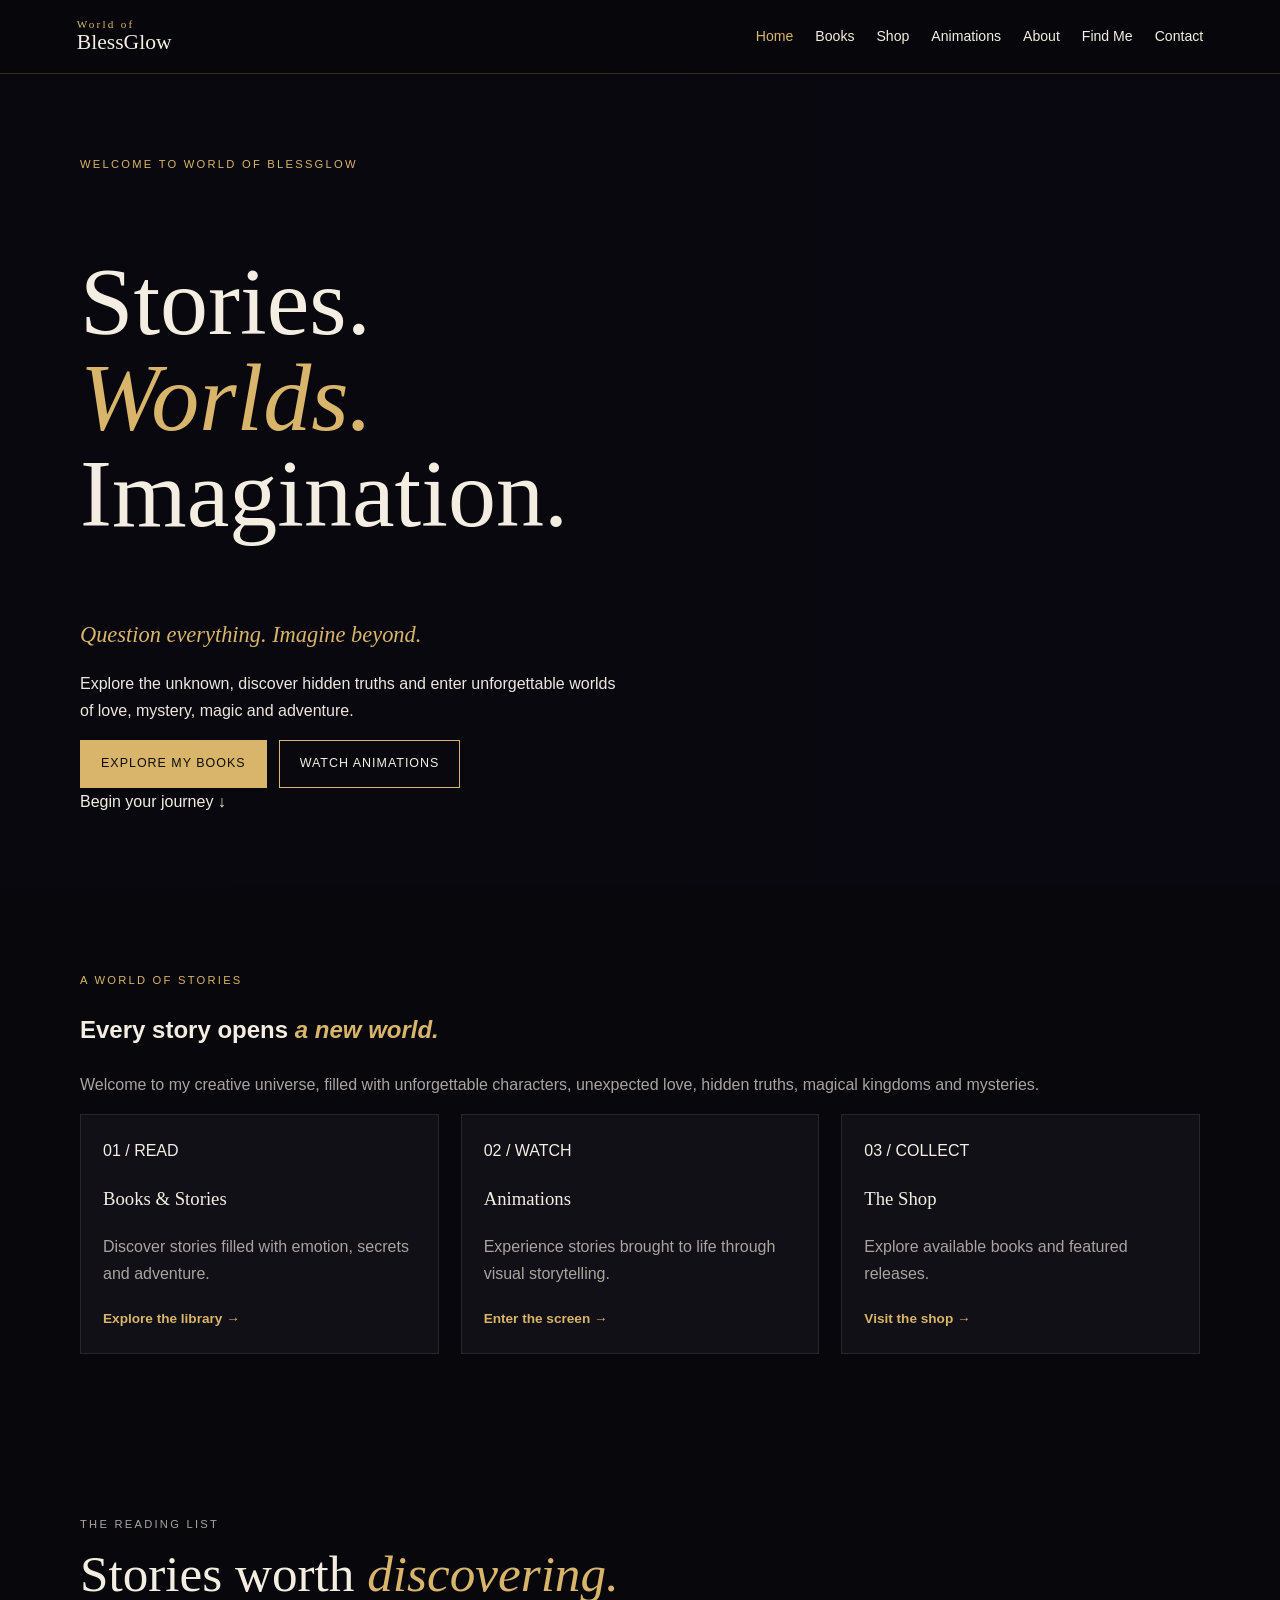
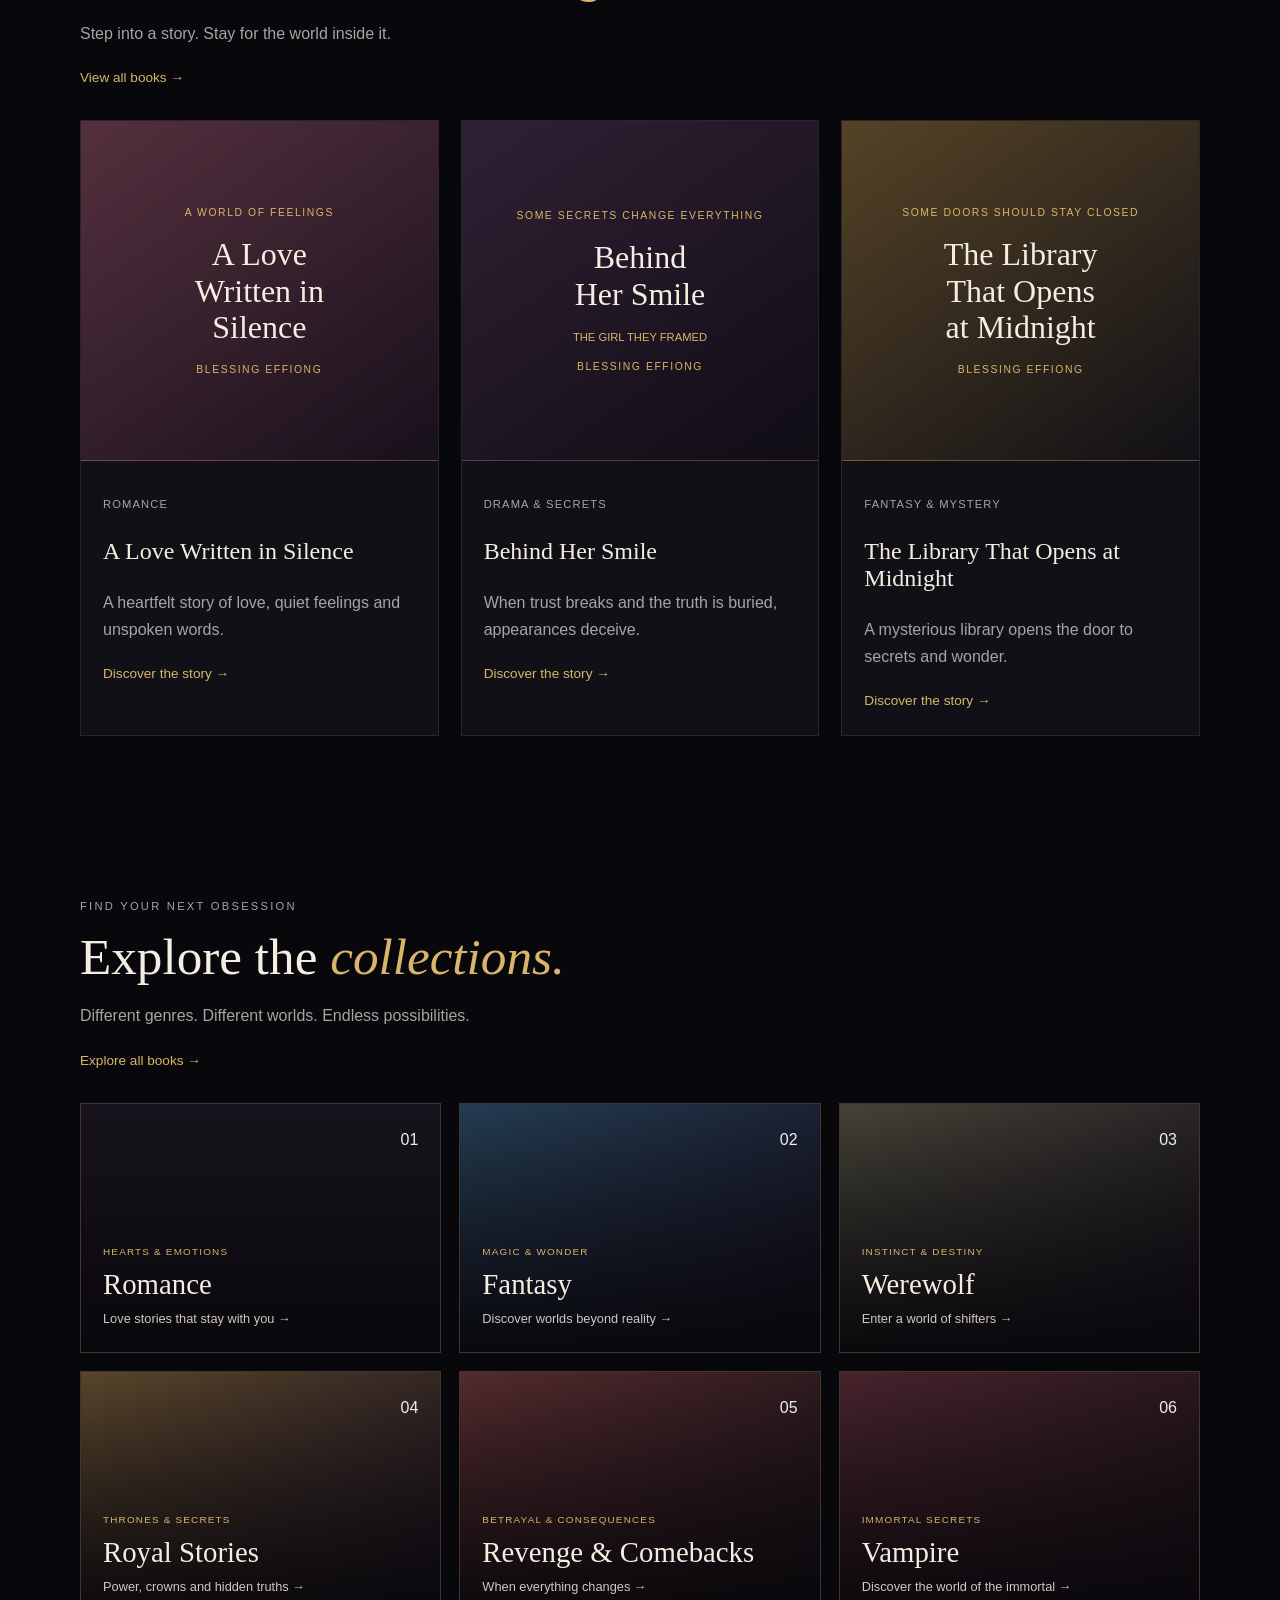
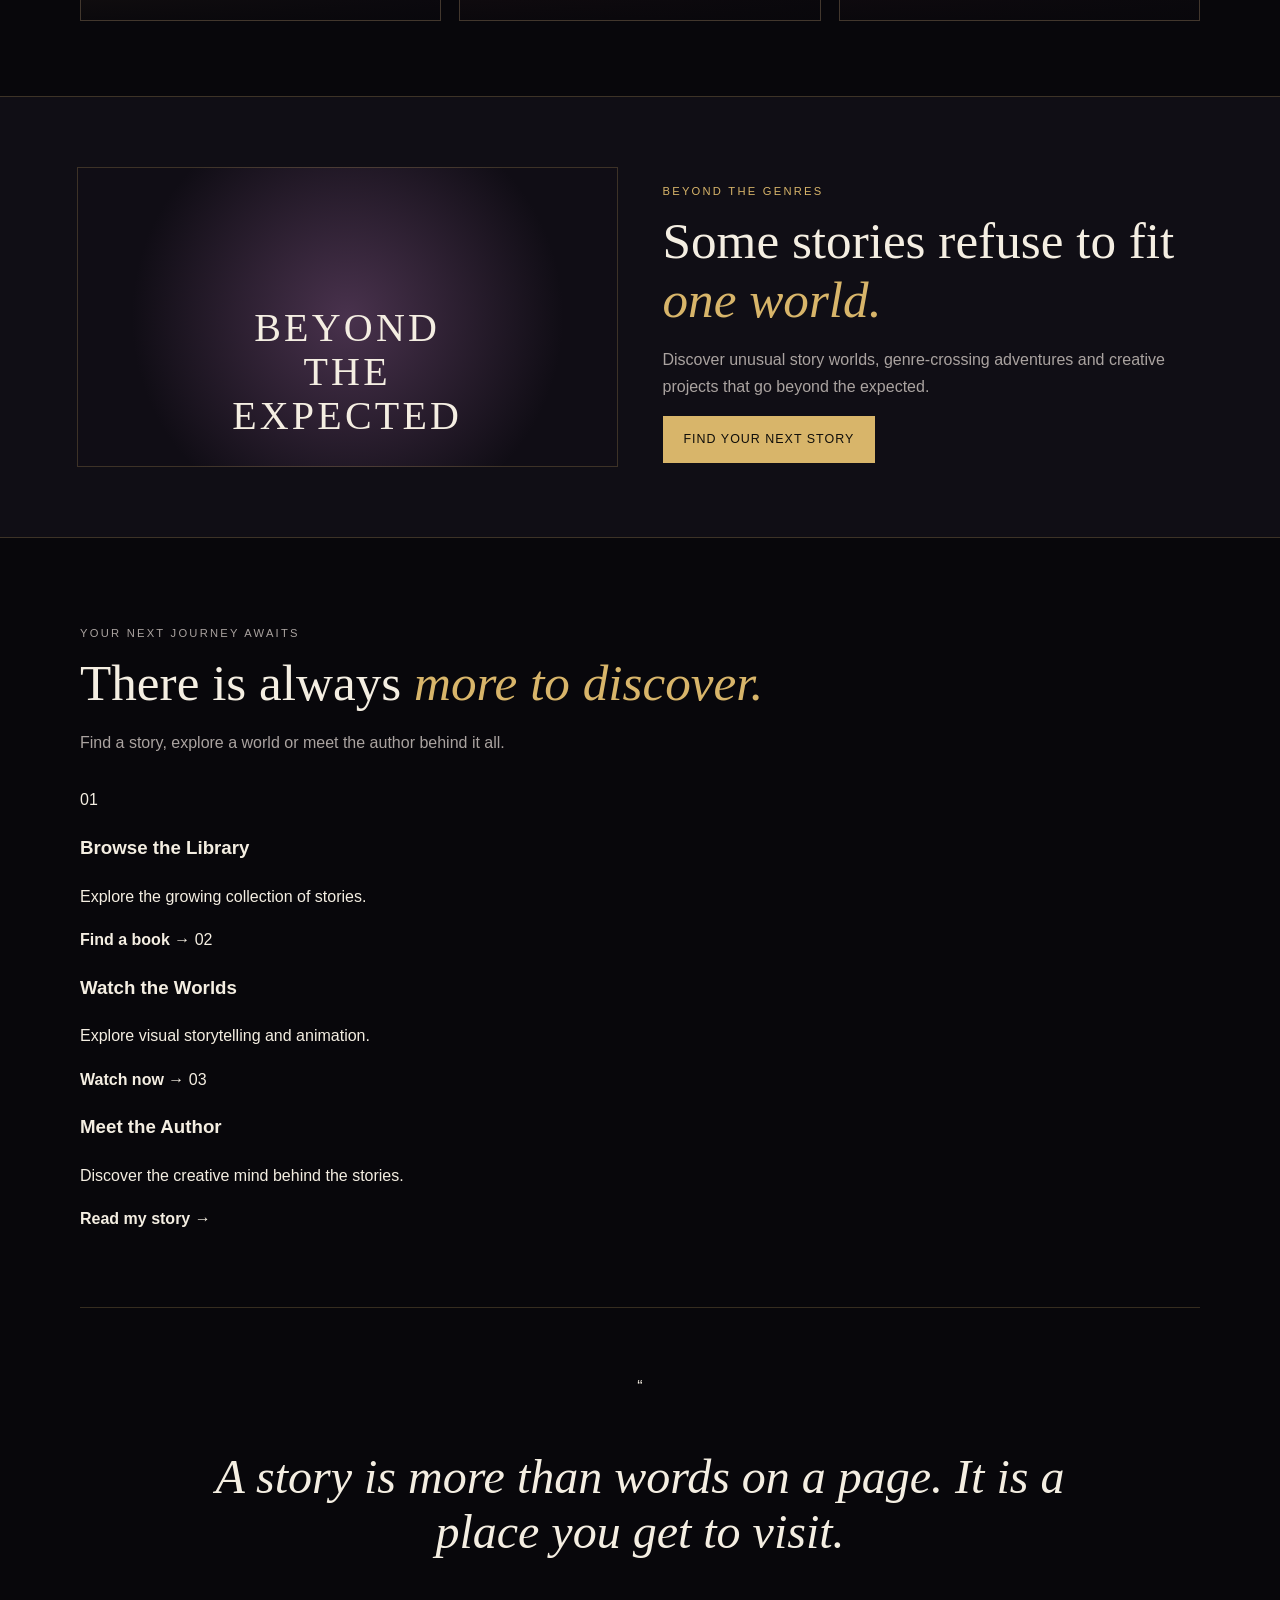
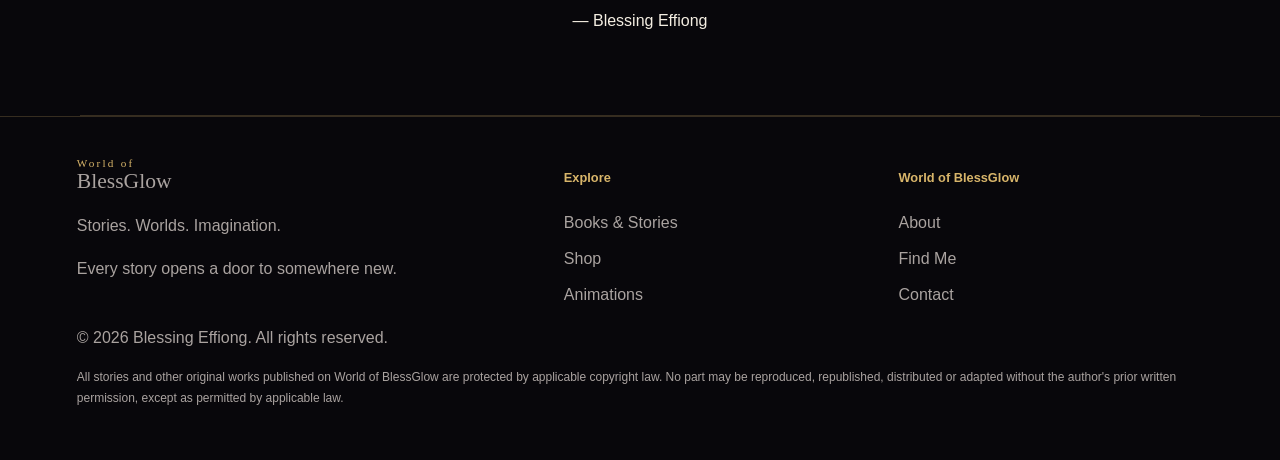
==== index.html @ dd4e397e "Update index.html" ====
<!DOCTYPE html>
<html lang="en">
<head>
  <meta charset="UTF-8">
  <meta name="viewport" content="width=device-width, initial-scale=1.0">
  <title>World of BlessGlow | Stories. Worlds. Imagination.</title>
  <meta name="description" content="Discover original books, fantasy, romance, royal stories, vampire worlds and animations by Blessing Effiong.">
  <meta name="theme-color" content="#08070b">
  <link rel="stylesheet" href="style.css">
</head>
<body>

<header class="site-header">
  <a class="brand" href="index.html"><span>World of</span> BlessGlow</a>
  <button class="menu-toggle" aria-label="Open navigation menu"
    aria-expanded="false" aria-controls="main-navigation">☰</button>
  <nav class="nav" id="main-navigation" aria-label="Main navigation">
    <a class="active" href="index.html" aria-current="page">Home</a>
    <a href="books.html">Books</a>
    <a href="shop.html">Shop</a>
    <a href="animations.html">Animations</a>
    <a href="about.html">About</a>
    <a href="find-me.html">Find Me</a>
    <a href="contact.html">Contact</a>
  </nav>
</header>

<main>

  <!-- HERO -->
  <section class="hero hero-home">
    <div class="hero-image" role="img" aria-label="A glowing portal into a magical world"></div>
    <div class="hero-shade"></div>
    <div class="hero-content">
      <p class="eyebrow">WELCOME TO WORLD OF BLESSGLOW</p>
      <h1>Stories.<br><em>Worlds.</em><br>Imagination.</h1>
      <p class="hero-slogan">Question everything. Imagine beyond.</p>
      <p class="hero-text">
        Explore the unknown, discover hidden truths and enter unforgettable
        worlds of love, mystery, magic and adventure.
      </p>
      <div class="hero-buttons">
        <a class="btn btn-gold" href="books.html">Explore My Books</a>
        <a class="btn btn-outline" href="animations.html">Watch Animations</a>
      </div>
      <a class="hero-discover" href="#discover">Begin your journey ↓</a>
    </div>
  </section>

  <!-- WELCOME -->
  <section class="section intro" id="discover">
    <p class="eyebrow">A WORLD OF STORIES</p>
    <h2>Every story opens <em>a new world.</em></h2>
    <p class="lead">
      Welcome to my creative universe, filled with unforgettable characters,
      unexpected love, hidden truths, magical kingdoms and mysteries.
    </p>

    <div class="feature-grid">
      <a class="feature-card" href="books.html">
        <span>01 / READ</span>
        <h3>Books & Stories</h3>
        <p>Discover stories filled with emotion, secrets and adventure.</p>
        <b>Explore the library →</b>
      </a>
      <a class="feature-card" href="animations.html">
        <span>02 / WATCH</span>
        <h3>Animations</h3>
        <p>Experience stories brought to life through visual storytelling.</p>
        <b>Enter the screen →</b>
      </a>
      <a class="feature-card" href="shop.html">
        <span>03 / COLLECT</span>
        <h3>The Shop</h3>
        <p>Explore available books and featured releases.</p>
        <b>Visit the shop →</b>
      </a>
    </div>
  </section>

  <!-- FEATURED BOOKS -->
  <section class="section home-featured">
    <div class="section-heading">
      <div>
        <p class="eyebrow">THE READING LIST</p>
        <h2>Stories worth <em>discovering.</em></h2>
        <p>Step into a story. Stay for the world inside it.</p>
      </div>
      <a class="text-link" href="books.html">View all books →</a>
    </div>

    <div class="featured-book-grid">

      <article class="featured-book">
        <a class="featured-cover love-cover" href="books.html"
          aria-label="A Love Written in Silence">
          <span class="cover-kicker">A WORLD OF FEELINGS</span>
          <span class="cover-title">A Love<br>Written in<br>Silence</span>
          <span class="cover-author">BLESSING EFFIONG</span>
        </a>
        <div class="featured-book-info">
          <p class="book-category">ROMANCE</p>
          <h3><a href="books.html">A Love Written in Silence</a></h3>
          <p>A heartfelt story of love, quiet feelings and unspoken words.</p>
          <a class="text-link" href="books.html">Discover the story →</a>
        </div>
      </article>

      <article class="featured-book">
        <a class="featured-cover smile-cover" href="books.html"
          aria-label="Behind Her Smile: The Girl They Framed">
          <span class="cover-kicker">SOME SECRETS CHANGE EVERYTHING</span>
          <span class="cover-title">Behind<br>Her Smile</span>
          <span class="cover-subtitle">THE GIRL THEY FRAMED</span>
          <span class="cover-author">BLESSING EFFIONG</span>
        </a>
        <div class="featured-book-info">
          <p class="book-category">DRAMA & SECRETS</p>
          <h3><a href="books.html">Behind Her Smile</a></h3>
          <p>When trust breaks and the truth is buried, appearances deceive.</p>
          <a class="text-link" href="books.html">Discover the story →</a>
        </div>
      </article>

      <article class="featured-book">
        <a class="featured-cover library-cover" href="books.html"
          aria-label="The Library That Opens at Midnight">
          <span class="cover-kicker">SOME DOORS SHOULD STAY CLOSED</span>
          <span class="cover-title">The Library<br>That Opens<br>at Midnight</span>
          <span class="cover-author">BLESSING EFFIONG</span>
        </a>
        <div class="featured-book-info">
          <p class="book-category">FANTASY & MYSTERY</p>
          <h3><a href="books.html">The Library That Opens at Midnight</a></h3>
          <p>A mysterious library opens the door to secrets and wonder.</p>
          <a class="text-link" href="books.html">Discover the story →</a>
        </div>
      </article>

    </div>
  </section>

  <!-- GENRE COLLECTIONS -->
  <section class="section home-collections">
    <div class="section-heading">
      <div>
        <p class="eyebrow">FIND YOUR NEXT OBSESSION</p>
        <h2>Explore the <em>collections.</em></h2>
        <p>Different genres. Different worlds. Endless possibilities.</p>
      </div>
      <a class="text-link" href="books.html">Explore all books →</a>
    </div>

    <div class="genre-grid">
      <a class="genre-card genre-romance" href="books.html">
        <span class="genre-number">01</span>
        <span class="genre-copy">
          <small>HEARTS & EMOTIONS</small>
          <strong>Romance</strong>
          <span>Love stories that stay with you →</span>
        </span>
      </a>

      <a class="genre-card genre-fantasy" href="books.html">
        <span class="genre-number">02</span>
        <span class="genre-copy">
          <small>MAGIC & WONDER</small>
          <strong>Fantasy</strong>
          <span>Discover worlds beyond reality →</span>
        </span>
      </a>

      <a class="genre-card genre-werewolf" href="books.html">
        <span class="genre-number">03</span>
        <span class="genre-copy">
          <small>INSTINCT & DESTINY</small>
          <strong>Werewolf</strong>
          <span>Enter a world of shifters →</span>
        </span>
      </a>

      <a class="genre-card genre-royal" href="books.html">
        <span class="genre-number">04</span>
        <span class="genre-copy">
          <small>THRONES & SECRETS</small>
          <strong>Royal Stories</strong>
          <span>Power, crowns and hidden truths →</span>
        </span>
      </a>

      <a class="genre-card genre-revenge" href="books.html">
        <span class="genre-number">05</span>
        <span class="genre-copy">
          <small>BETRAYAL & CONSEQUENCES</small>
          <strong>Revenge & Comebacks</strong>
          <span>When everything changes →</span>
        </span>
      </a>

      <a class="genre-card genre-vampire" href="books.html">
        <span class="genre-number">06</span>
        <span class="genre-copy">
          <small>IMMORTAL SECRETS</small>
          <strong>Vampire</strong>
          <span>Discover the world of the immortal →</span>
        </span>
      </a>
    </div>
  </section>

  <!-- BEYOND THE GENRES -->
  <section class="beyond-section">
    <div class="beyond-art" aria-hidden="true">
      <div class="beyond-orbit"></div>
      <div class="beyond-light"></div>
      <span>BEYOND<br>THE<br>EXPECTED</span>
    </div>
    <div class="beyond-copy">
      <p class="eyebrow">BEYOND THE GENRES</p>
      <h2>Some stories refuse to fit <em>one world.</em></h2>
      <p>
        Discover unusual story worlds, genre-crossing adventures and creative
        projects that go beyond the expected.
      </p>
      <a class="btn btn-gold" href="books.html">Find Your Next Story</a>
    </div>
  </section>

  <!-- DISCOVER MORE -->
  <section class="section discover-section">
    <div class="section-heading">
      <div>
        <p class="eyebrow">YOUR NEXT JOURNEY AWAITS</p>
        <h2>There is always <em>more to discover.</em></h2>
        <p>Find a story, explore a world or meet the author behind it all.</p>
      </div>
    </div>

    <div class="discover-grid">
      <a class="discover-card" href="books.html">
        <span>01</span>
        <h3>Browse the Library</h3>
        <p>Explore the growing collection of stories.</p>
        <b>Find a book →</b>
      </a>
      <a class="discover-card" href="animations.html">
        <span>02</span>
        <h3>Watch the Worlds</h3>
        <p>Explore visual storytelling and animation.</p>
        <b>Watch now →</b>
      </a>
      <a class="discover-card" href="about.html">
        <span>03</span>
        <h3>Meet the Author</h3>
        <p>Discover the creative mind behind the stories.</p>
        <b>Read my story →</b>
      </a>
    </div>
  </section>

  <!-- QUOTE -->
  <section class="section quote-section">
    <div class="quote-mark">“</div>
    <blockquote>
      A story is more than words on a page. It is a place you get to visit.
    </blockquote>
    <p>— Blessing Effiong</p>
  </section>

</main>

<footer class="site-footer">
  <div class="footer-main">
    <div class="footer-brand">
      <a class="brand" href="index.html"><span>World of</span> BlessGlow</a>
      <p>Stories. Worlds. Imagination.</p>
      <p class="footer-tagline">Every story opens a door to somewhere new.</p>
    </div>

    <div class="footer-column">
      <h2>Explore</h2>
      <a href="books.html">Books & Stories</a>
      <a href="shop.html">Shop</a>
      <a href="animations.html">Animations</a>
    </div>

    <div class="footer-column">
      <h2>World of BlessGlow</h2>
      <a href="about.html">About</a>
      <a href="find-me.html">Find Me</a>
      <a href="contact.html">Contact</a>
    </div>
  </div>

  <div class="footer-bottom">
    <p class="copyright">© 2026 Blessing Effiong. All rights reserved.</p>
    <p class="copyright-notice">
      All stories and other original works published on World of BlessGlow
      are protected by applicable copyright law. No part may be reproduced,
      republished, distributed or adapted without the author's prior written
      permission, except as permitted by applicable law.
    </p>
  </div>
</footer>

<script src="script.js"></script>
</body>
  </html>
---- style.css ----
:root {
  --bg: #08070b;
  --panel: #111016;
  --gold: #d8b56a;
  --cream: #f4eee2;
  --muted: #aaa3a0;
  --line: rgba(216,181,106,.22);
  --serif: Georgia, "Times New Roman", serif;
  --sans: Arial, Helvetica, sans-serif;
}

* { box-sizing: border-box; }
html { scroll-behavior: smooth; }
body {
  margin: 0;
  background: var(--bg);
  color: var(--cream);
  font-family: var(--sans);
  line-height: 1.7;
}
a { color: inherit; text-decoration: none; }
img { max-width: 100%; }

/* HEADER */
.site-header {
  position: sticky;
  top: 0;
  z-index: 20;
  display: flex;
  align-items: center;
  justify-content: space-between;
  padding: 18px 6%;
  background: rgba(8,7,11,.94);
  border-bottom: 1px solid var(--line);
  backdrop-filter: blur(14px);
}
.brand { font: 1.35rem var(--serif); }
.brand span {
  display: block;
  color: var(--gold);
  font-size: .7rem;
  letter-spacing: .2em;
}
.nav { display: flex; gap: 22px; font-size: .88rem; }
.nav a:hover, .nav a.active { color: var(--gold); }
.menu-toggle {
  display: none;
  color: var(--cream);
  background: none;
  border: 0;
  font-size: 1.5rem;
}

/* HERO — KEEP ORIGINAL IMAGE AND EMBEDDED TEXT */
.hero-home {
  position: relative;
  isolation: isolate;
  display: flex;
  align-items: center;
  min-height: 86vh;
  overflow: hidden;
  background: #090810;
}
.hero-image, .hero-shade {
  position: absolute;
  inset: 0;
  pointer-events: none;
}
.hero-image {
  z-index: -2;
  background: url("images/blessglow-hero.png") center/cover no-repeat;
}
.hero-shade {
  z-index: -1;
  background: linear-gradient(
    90deg, rgba(8,7,11,.5), rgba(8,7,11,.08) 75%
  );
}
.hero-home .hero-content {
  width: min(1120px, 88%);
  margin: auto;
  padding: 70px 0;
}
.eyebrow {
  color: var(--gold);
  font-size: .7rem;
  letter-spacing: .2em;
}
.hero-home h1, .page-hero h1 {
  font: 400 clamp(3rem, 8vw, 6rem)/1 Georgia, serif;
}
.hero-home h1 em, h2 em { color: var(--gold); }
.hero-slogan {
  color: var(--gold);
  font: italic 1.4rem var(--serif);
}
.hero-text { max-width: 540px; color: #eee7e0; }
.btn {
  display: inline-block;
  padding: 12px 20px;
  border: 1px solid var(--gold);
  font-size: .78rem;
  letter-spacing: .08em;
  text-transform: uppercase;
}
.btn-gold { background: var(--gold); color: #100e0a; }
.btn-outline { color: var(--cream); }
.btn:hover { opacity: .85; }
.hero-buttons { display: flex; flex-wrap: wrap; gap: 12px; }

/* GENERAL SECTIONS */
.section {
  width: min(1120px, 88%);
  margin: auto;
  padding: 75px 0;
}
.section-heading { margin-bottom: 30px; }
.section-heading h2, .beyond-copy h2 {
  margin: 0;
  font: 400 clamp(2rem, 4vw, 3.5rem)/1.15 var(--serif);
}
.section-heading p, .lead { color: var(--muted); }
.text-link, .feature-card b { color: var(--gold); font-size: .85rem; }

/* FEATURED BOOKS */
.featured-book-grid {
  display: grid;
  grid-template-columns: repeat(3, minmax(0, 1fr));
  gap: 22px;
}
.featured-book {
  min-width: 0;
  overflow: hidden;
  border: 1px solid rgba(255,255,255,.09);
  background: var(--panel);
  transition: .25s;
}
.featured-book:hover { transform: translateY(-4px); }
.featured-cover {
  min-height: 340px;
  padding: 25px;
  display: flex;
  flex-direction: column;
  align-items: center;
  justify-content: center;
  gap: 18px;
  text-align: center;
  font-family: var(--serif);
  border-bottom: 1px solid var(--line);
}
.love-cover { background: linear-gradient(145deg,#55303e,#17101b); }
.smile-cover { background: linear-gradient(145deg,#302034,#100d15); }
.library-cover { background: linear-gradient(145deg,#554326,#111016); }
.cover-kicker, .cover-author {
  color: var(--gold);
  font: .65rem var(--sans);
  letter-spacing: .15em;
}
.cover-title { font-size: 2rem; line-height: 1.15; }
.cover-subtitle { color: var(--gold); font: .7rem var(--sans); }
.featured-book-info { padding: 22px; }
.book-category { color: var(--gold); font-size: .7rem; letter-spacing: .1em; }
.featured-book-info h3 { font: 400 1.5rem var(--serif); }
.featured-book-info p { color: var(--muted); }

/* SEVEN COLLECTIONS */
.genre-grid {
  display: grid;
  grid-template-columns: repeat(3, minmax(0, 1fr));
  gap: 18px;
}
.genre-card {
  position: relative;
  isolation: isolate;
  min-height: 250px;
  padding: 22px;
  display: flex;
  flex-direction: column;
  justify-content: space-between;
  overflow: hidden;
  border: 1px solid var(--line);
  background: #17131c;
  transition: .25s;
}
.genre-card::before {
  content: "";
  position: absolute;
  inset: 0;
  z-index: -2;
  background-size: cover;
  background-position: center;
  transition: transform .4s;
}
.genre-card::after {
  content: "";
  position: absolute;
  inset: 0;
  z-index: -1;
  background: linear-gradient(0deg,rgba(8,7,11,.95),transparent);
}
.genre-card:hover { border-color: var(--gold); }
.genre-card:hover::before { transform: scale(1.05); }

.genre-romance::before {
  background-image: url("images/romance-collection.png");
}
.genre-dark-romance::before {
  background-image: linear-gradient(135deg,#512137,#100910);
}
.genre-fantasy::before {
  background-image: linear-gradient(135deg,#243d52,#151020);
}
.genre-werewolf::before {
  background-image: linear-gradient(135deg,#454337,#17121b);
}
.genre-royal::before {
  background-image: linear-gradient(135deg,#59452a,#1c1320);
}
.genre-revenge::before {
  background-image: linear-gradient(135deg,#542b2d,#171016);
}
.genre-vampire::before {
  background-image: linear-gradient(135deg,#48232c,#171016);
}
.genre-number { align-self: flex-end; color: #eee; }
.genre-copy { display: flex; flex-direction: column; gap: 7px; }
.genre-copy small {
  color: var(--gold);
  font-size: .62rem;
  letter-spacing: .12em;
}
.genre-copy strong { font: 400 1.8rem var(--serif); }
.genre-copy > span { color: #d0c7c1; font-size: .8rem; }

/* BEYOND THE GENRES */
.beyond-section {
  display: grid;
  grid-template-columns: 1fr 1fr;
  align-items: center;
  gap: 45px;
  padding: 70px 6%;
  border-block: 1px solid var(--line);
  background: #100e15;
}
.beyond-art {
  min-height: 300px;
  display: grid;
  place-items: center;
  text-align: center;
  border: 1px solid var(--line);
  background: radial-gradient(circle,#49324d,#100d15 70%);
}
.beyond-art > span {
  font: 2.5rem/1.1 var(--serif);
  letter-spacing: .08em;
}
.beyond-copy p:not(.eyebrow) { color: var(--muted); }

/* OTHER PAGE COMPONENTS */
.page-hero { padding: 80px 6%; text-align: center; }
.feature-grid, .shop-grid, .video-grid, .social-grid {
  display: grid;
  grid-template-columns: repeat(3, minmax(0,1fr));
  gap: 22px;
}
.feature-card, .book-card, .product, .video-card, .social-card {
  padding: 22px;
  border: 1px solid rgba(255,255,255,.09);
  background: var(--panel);
}
.feature-card h3, .about-layout h2, .contact-layout h2 {
  font-family: var(--serif);
  font-weight: 400;
}
.feature-card p, .book-info p, .product p, .video-card p,
.social-card p { color: var(--muted); }
.book-grid { display: grid; grid-template-columns: repeat(2,minmax(0,1fr)); gap: 25px; }
.book-card { display: grid; grid-template-columns: 150px 1fr; gap: 20px; }
.cover {
  min-height: 240px;
  padding: 18px;
  display: flex;
  flex-direction: column;
  justify-content: center;
  align-items: center;
  text-align: center;
  font-family: var(--serif);
  background: linear-gradient(145deg,#40372c,#17131a);
  border: 1px solid var(--line);
}
.book-cover-image img { width: 100%; aspect-ratio: 3/4; object-fit: contain; }
.tag, .price, .email-link { color: var(--gold); }
.product { display: grid; grid-template-columns: 180px 1fr; gap: 25px; }
.quote-section { padding: 65px 6%; text-align: center; border-block: 1px solid var(--line); }
.quote-section blockquote { font: italic clamp(1.6rem,4vw,3rem) var(--serif); }
.about-layout, .contact-layout { display: grid; grid-template-columns: 1fr 1fr; gap: 40px; }
.portrait-placeholder, .video-placeholder {
  min-height: 250px;
  display: grid;
  place-items: center;
  background: #17131c;
  border: 1px solid var(--line);
}
.social-card { text-align: center; }
.social-card span { color: var(--gold); }
form { display: grid; gap: 15px; }
label { display: grid; gap: 7px; }
input, textarea {
  width: 100%;
  padding: 12px;
  color: var(--cream);
  background: #0d0c11;
  border: 1px solid var(--line);
  font: inherit;
}
#form-message { color: var(--gold); }

/* FOOTER */
footer, .site-footer {
  padding: 40px 6%;
  border-top: 1px solid var(--line);
  color: var(--muted);
}
.footer-links { display: flex; flex-wrap: wrap; gap: 16px; }
.footer-main { display: grid; grid-template-columns: 1.5fr 1fr 1fr; gap: 30px; }
.footer-column { display: flex; flex-direction: column; gap: 9px; }
.footer-column h2 { color: var(--gold); font-size: .8rem; }
.copyright-notice { font-size: .75rem; }

/* TABLET */
@media (max-width: 850px) {
  .menu-toggle { display: block; }
  .nav {
    display: none;
    position: absolute;
    top: 100%;
    left: 0;
    right: 0;
    padding: 22px 6%;
    flex-direction: column;
    align-items: flex-start;
    background: #0b0a0f;
  }
  .nav.open { display: flex; }
  .featured-book-grid, .genre-grid { grid-template-columns: repeat(2,minmax(0,1fr)); }
  .feature-grid, .video-grid, .social-grid { grid-template-columns: 1fr; }
  .beyond-section, .about-layout, .contact-layout { grid-template-columns: 1fr; }
  .footer-main { grid-template-columns: 1fr 1fr; }
}

/* PHONE */
@media (max-width: 520px) {
  .site-header { padding: 15px 5%; }
  .hero-home { min-height: 84svh; }
  .hero-image { background-position: 60% center; }
  .hero-home .hero-content { width: 90%; }
  .hero-home h1 { font-size: clamp(2.8rem,13vw,4rem); }
  .section { width: 90%; padding: 55px 0; }
  .featured-book-grid, .genre-grid, .book-grid, .shop-grid,
  .footer-main { grid-template-columns: 1fr; }
  .book-card, .product { grid-template-columns: 1fr; }
  .genre-card { min-height: 230px; }
  .beyond-section { padding: 45px 5%; }
  .footer-brand { grid-column: 1 / -1; }
}
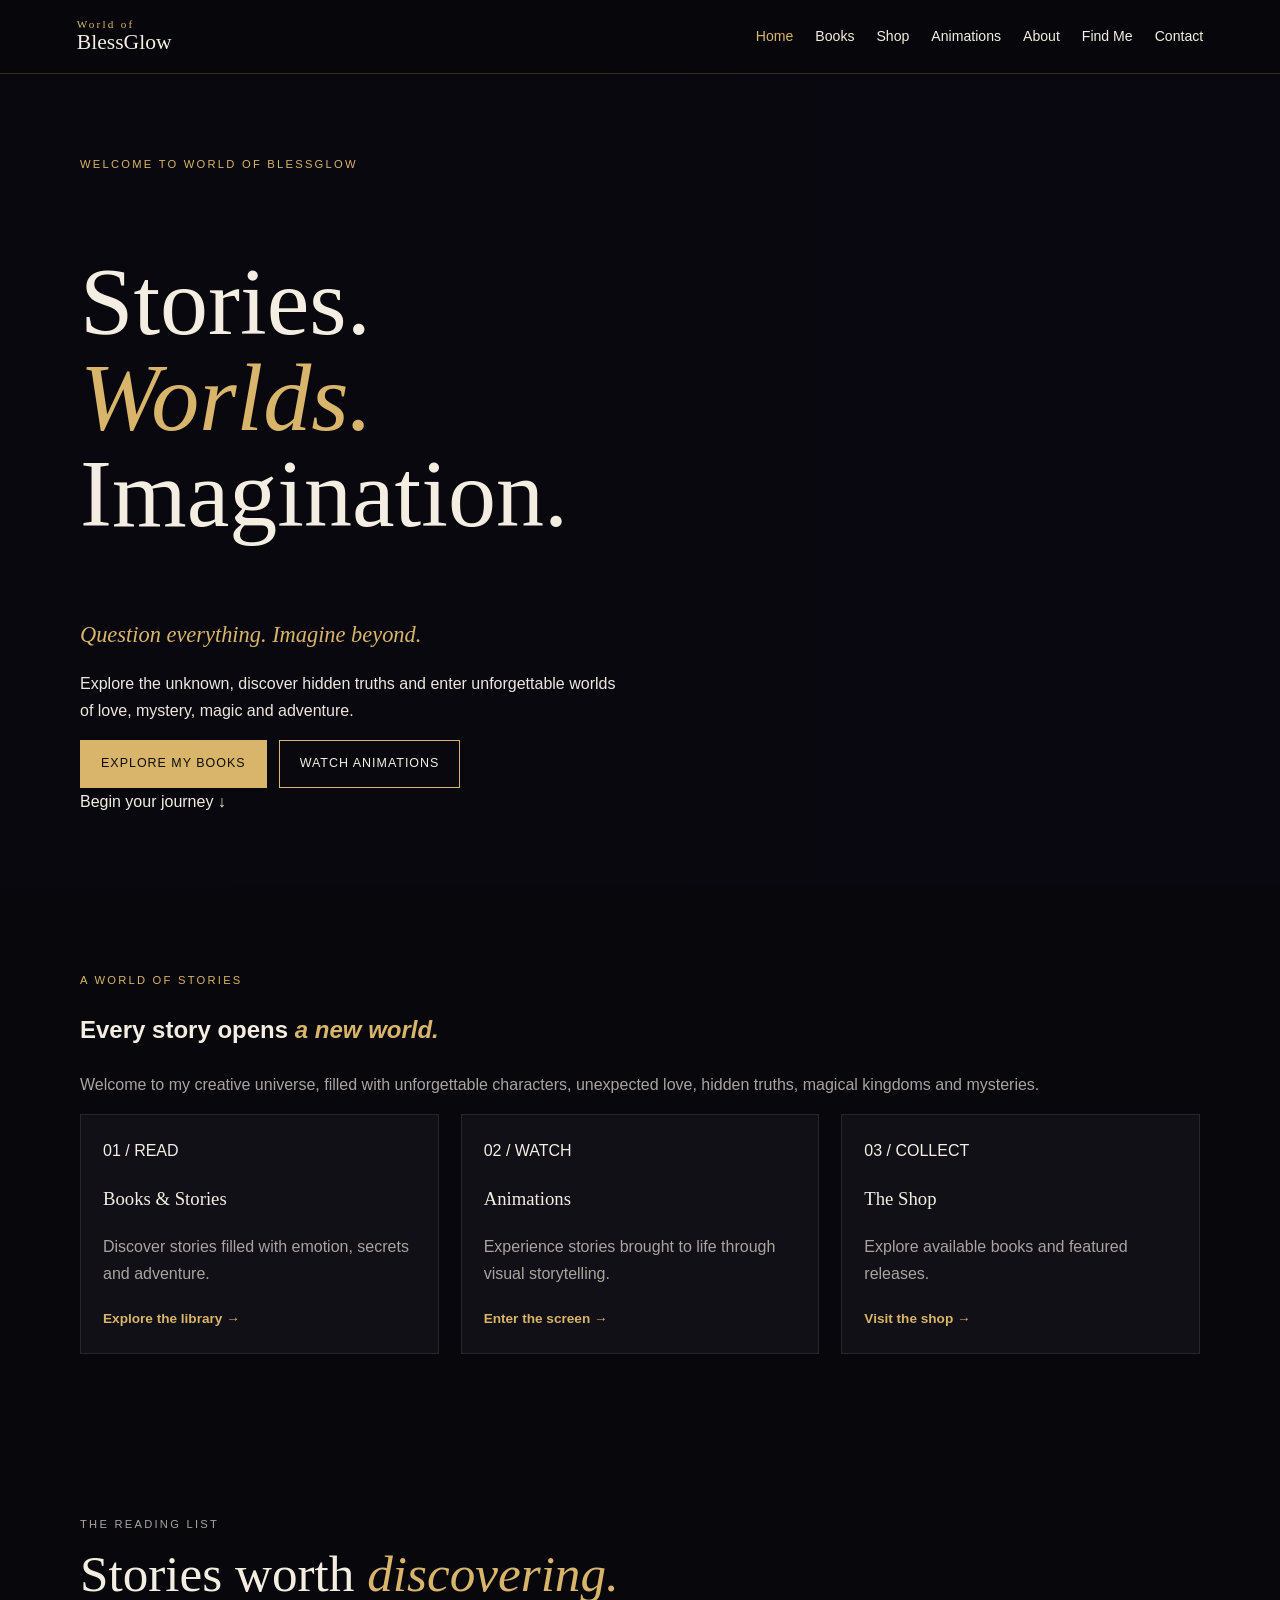
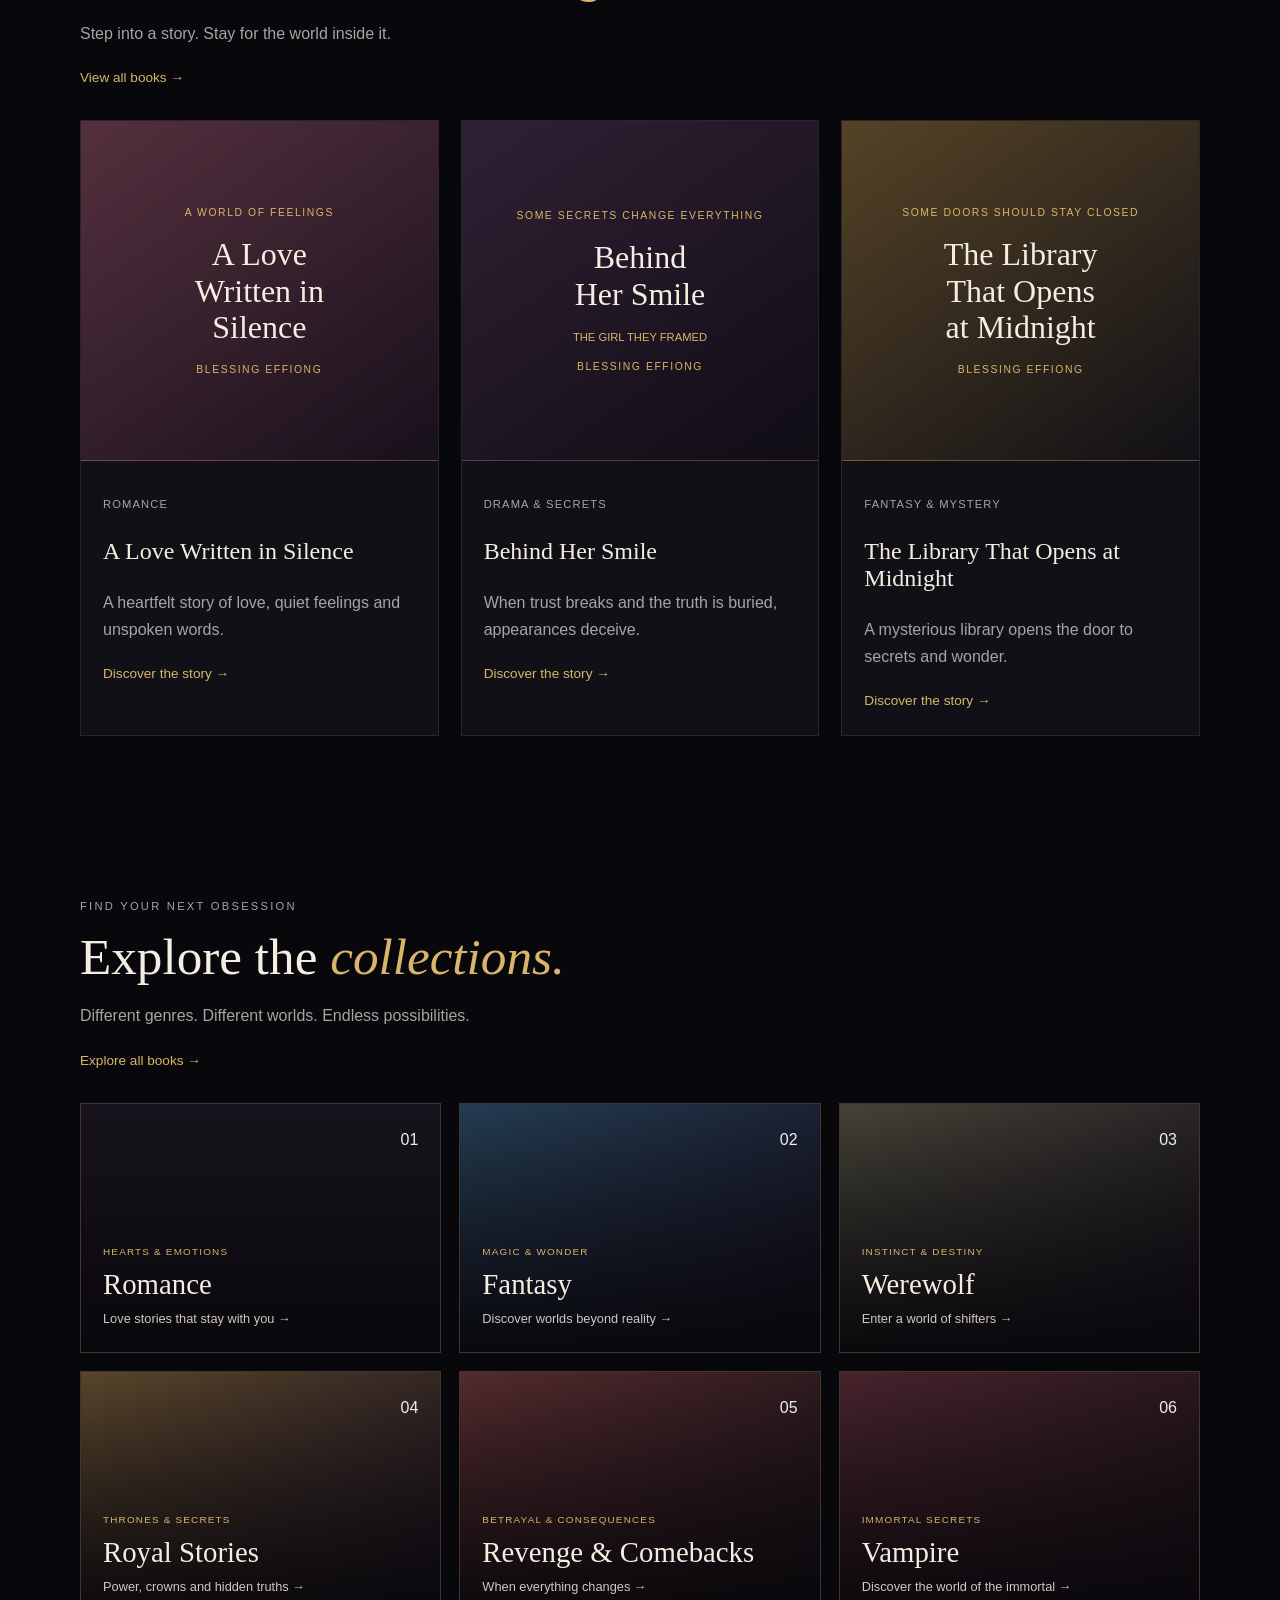
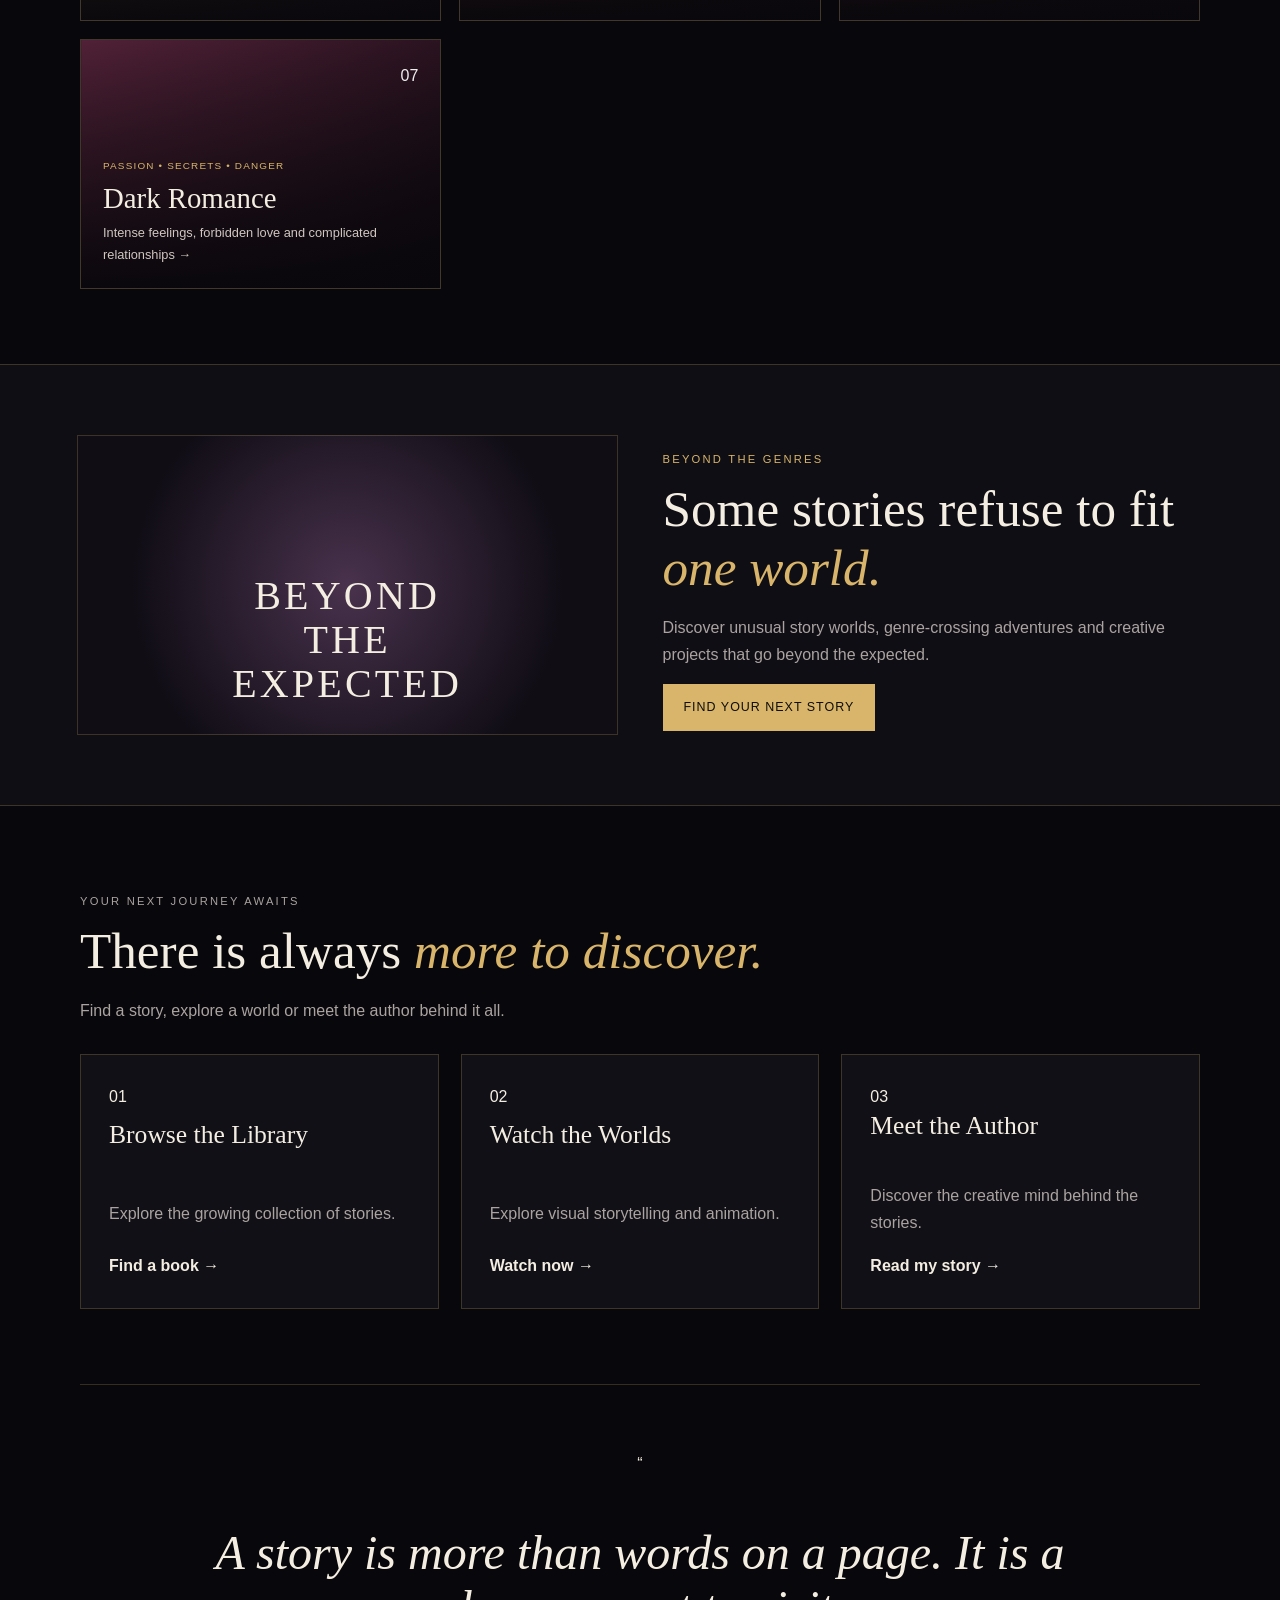
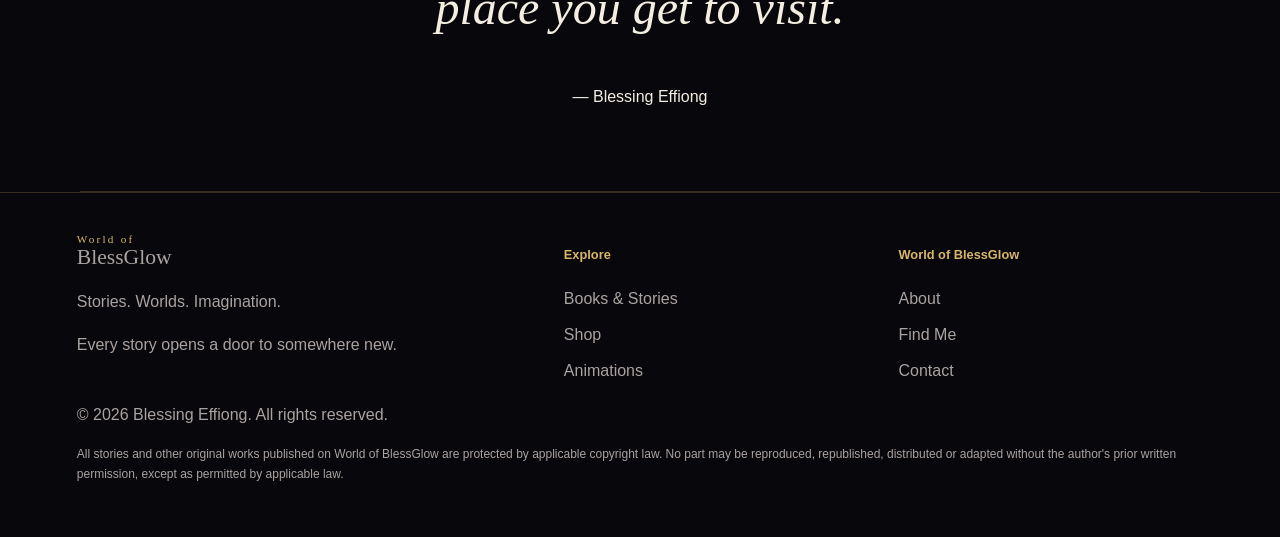
==== commit f2d7401d: "Update index.html" ====
--- a/index.html
+++ b/index.html
@@ -1,310 +1,462 @@
-
 <!DOCTYPE html>
 <html lang="en">
 <head>
   <meta charset="UTF-8">
   <meta name="viewport" content="width=device-width, initial-scale=1.0">
+
   <title>World of BlessGlow | Stories. Worlds. Imagination.</title>
-  <meta name="description" content="Discover original books, fantasy, romance, royal stories, vampire worlds and animations by Blessing Effiong.">
+  <meta name="description" content="Discover original books, romance, fantasy, royal stories, vampire worlds, dark romance and animations by Blessing Effiong.">
   <meta name="theme-color" content="#08070b">
+
   <link rel="stylesheet" href="style.css">
 </head>
+
 <body>
 
-<header class="site-header">
-  <a class="brand" href="index.html"><span>World of</span> BlessGlow</a>
-  <button class="menu-toggle" aria-label="Open navigation menu"
-    aria-expanded="false" aria-controls="main-navigation">☰</button>
-  <nav class="nav" id="main-navigation" aria-label="Main navigation">
-    <a class="active" href="index.html" aria-current="page">Home</a>
-    <a href="books.html">Books</a>
-    <a href="shop.html">Shop</a>
-    <a href="animations.html">Animations</a>
-    <a href="about.html">About</a>
-    <a href="find-me.html">Find Me</a>
-    <a href="contact.html">Contact</a>
-  </nav>
-</header>
-
-<main>
-
-  <!-- HERO -->
-  <section class="hero hero-home">
-    <div class="hero-image" role="img" aria-label="A glowing portal into a magical world"></div>
-    <div class="hero-shade"></div>
-    <div class="hero-content">
-      <p class="eyebrow">WELCOME TO WORLD OF BLESSGLOW</p>
-      <h1>Stories.<br><em>Worlds.</em><br>Imagination.</h1>
-      <p class="hero-slogan">Question everything. Imagine beyond.</p>
-      <p class="hero-text">
-        Explore the unknown, discover hidden truths and enter unforgettable
-        worlds of love, mystery, magic and adventure.
-      </p>
-      <div class="hero-buttons">
-        <a class="btn btn-gold" href="books.html">Explore My Books</a>
-        <a class="btn btn-outline" href="animations.html">Watch Animations</a>
-      </div>
-      <a class="hero-discover" href="#discover">Begin your journey ↓</a>
-    </div>
-  </section>
-
-  <!-- WELCOME -->
-  <section class="section intro" id="discover">
-    <p class="eyebrow">A WORLD OF STORIES</p>
-    <h2>Every story opens <em>a new world.</em></h2>
-    <p class="lead">
-      Welcome to my creative universe, filled with unforgettable characters,
-      unexpected love, hidden truths, magical kingdoms and mysteries.
-    </p>
-
-    <div class="feature-grid">
-      <a class="feature-card" href="books.html">
-        <span>01 / READ</span>
-        <h3>Books & Stories</h3>
-        <p>Discover stories filled with emotion, secrets and adventure.</p>
-        <b>Explore the library →</b>
-      </a>
-      <a class="feature-card" href="animations.html">
-        <span>02 / WATCH</span>
-        <h3>Animations</h3>
-        <p>Experience stories brought to life through visual storytelling.</p>
-        <b>Enter the screen →</b>
-      </a>
-      <a class="feature-card" href="shop.html">
-        <span>03 / COLLECT</span>
-        <h3>The Shop</h3>
-        <p>Explore available books and featured releases.</p>
-        <b>Visit the shop →</b>
-      </a>
-    </div>
-  </section>
-
-  <!-- FEATURED BOOKS -->
-  <section class="section home-featured">
-    <div class="section-heading">
-      <div>
-        <p class="eyebrow">THE READING LIST</p>
-        <h2>Stories worth <em>discovering.</em></h2>
-        <p>Step into a story. Stay for the world inside it.</p>
-      </div>
-      <a class="text-link" href="books.html">View all books →</a>
-    </div>
-
-    <div class="featured-book-grid">
-
-      <article class="featured-book">
-        <a class="featured-cover love-cover" href="books.html"
-          aria-label="A Love Written in Silence">
-          <span class="cover-kicker">A WORLD OF FEELINGS</span>
-          <span class="cover-title">A Love<br>Written in<br>Silence</span>
-          <span class="cover-author">BLESSING EFFIONG</span>
-        </a>
-        <div class="featured-book-info">
-          <p class="book-category">ROMANCE</p>
-          <h3><a href="books.html">A Love Written in Silence</a></h3>
-          <p>A heartfelt story of love, quiet feelings and unspoken words.</p>
-          <a class="text-link" href="books.html">Discover the story →</a>
-        </div>
-      </article>
-
-      <article class="featured-book">
-        <a class="featured-cover smile-cover" href="books.html"
-          aria-label="Behind Her Smile: The Girl They Framed">
-          <span class="cover-kicker">SOME SECRETS CHANGE EVERYTHING</span>
-          <span class="cover-title">Behind<br>Her Smile</span>
-          <span class="cover-subtitle">THE GIRL THEY FRAMED</span>
-          <span class="cover-author">BLESSING EFFIONG</span>
-        </a>
-        <div class="featured-book-info">
-          <p class="book-category">DRAMA & SECRETS</p>
-          <h3><a href="books.html">Behind Her Smile</a></h3>
-          <p>When trust breaks and the truth is buried, appearances deceive.</p>
-          <a class="text-link" href="books.html">Discover the story →</a>
-        </div>
-      </article>
-
-      <article class="featured-book">
-        <a class="featured-cover library-cover" href="books.html"
-          aria-label="The Library That Opens at Midnight">
-          <span class="cover-kicker">SOME DOORS SHOULD STAY CLOSED</span>
-          <span class="cover-title">The Library<br>That Opens<br>at Midnight</span>
-          <span class="cover-author">BLESSING EFFIONG</span>
-        </a>
-        <div class="featured-book-info">
-          <p class="book-category">FANTASY & MYSTERY</p>
-          <h3><a href="books.html">The Library That Opens at Midnight</a></h3>
-          <p>A mysterious library opens the door to secrets and wonder.</p>
-          <a class="text-link" href="books.html">Discover the story →</a>
-        </div>
-      </article>
-
-    </div>
-  </section>
-
-  <!-- GENRE COLLECTIONS -->
-  <section class="section home-collections">
-    <div class="section-heading">
-      <div>
-        <p class="eyebrow">FIND YOUR NEXT OBSESSION</p>
-        <h2>Explore the <em>collections.</em></h2>
-        <p>Different genres. Different worlds. Endless possibilities.</p>
-      </div>
-      <a class="text-link" href="books.html">Explore all books →</a>
-    </div>
-
-    <div class="genre-grid">
-      <a class="genre-card genre-romance" href="books.html">
-        <span class="genre-number">01</span>
-        <span class="genre-copy">
-          <small>HEARTS & EMOTIONS</small>
-          <strong>Romance</strong>
-          <span>Love stories that stay with you →</span>
-        </span>
-      </a>
-
-      <a class="genre-card genre-fantasy" href="books.html">
-        <span class="genre-number">02</span>
-        <span class="genre-copy">
-          <small>MAGIC & WONDER</small>
-          <strong>Fantasy</strong>
-          <span>Discover worlds beyond reality →</span>
-        </span>
-      </a>
-
-      <a class="genre-card genre-werewolf" href="books.html">
-        <span class="genre-number">03</span>
-        <span class="genre-copy">
-          <small>INSTINCT & DESTINY</small>
-          <strong>Werewolf</strong>
-          <span>Enter a world of shifters →</span>
-        </span>
-      </a>
-
-      <a class="genre-card genre-royal" href="books.html">
-        <span class="genre-number">04</span>
-        <span class="genre-copy">
-          <small>THRONES & SECRETS</small>
-          <strong>Royal Stories</strong>
-          <span>Power, crowns and hidden truths →</span>
-        </span>
-      </a>
-
-      <a class="genre-card genre-revenge" href="books.html">
-        <span class="genre-number">05</span>
-        <span class="genre-copy">
-          <small>BETRAYAL & CONSEQUENCES</small>
-          <strong>Revenge & Comebacks</strong>
-          <span>When everything changes →</span>
-        </span>
-      </a>
-
-      <a class="genre-card genre-vampire" href="books.html">
-        <span class="genre-number">06</span>
-        <span class="genre-copy">
-          <small>IMMORTAL SECRETS</small>
-          <strong>Vampire</strong>
-          <span>Discover the world of the immortal →</span>
-        </span>
-      </a>
-    </div>
-  </section>
-
-  <!-- BEYOND THE GENRES -->
-  <section class="beyond-section">
-    <div class="beyond-art" aria-hidden="true">
-      <div class="beyond-orbit"></div>
-      <div class="beyond-light"></div>
-      <span>BEYOND<br>THE<br>EXPECTED</span>
-    </div>
-    <div class="beyond-copy">
-      <p class="eyebrow">BEYOND THE GENRES</p>
-      <h2>Some stories refuse to fit <em>one world.</em></h2>
-      <p>
-        Discover unusual story worlds, genre-crossing adventures and creative
-        projects that go beyond the expected.
-      </p>
-      <a class="btn btn-gold" href="books.html">Find Your Next Story</a>
-    </div>
-  </section>
-
-  <!-- DISCOVER MORE -->
-  <section class="section discover-section">
-    <div class="section-heading">
-      <div>
-        <p class="eyebrow">YOUR NEXT JOURNEY AWAITS</p>
-        <h2>There is always <em>more to discover.</em></h2>
-        <p>Find a story, explore a world or meet the author behind it all.</p>
-      </div>
-    </div>
-
-    <div class="discover-grid">
-      <a class="discover-card" href="books.html">
-        <span>01</span>
-        <h3>Browse the Library</h3>
-        <p>Explore the growing collection of stories.</p>
-        <b>Find a book →</b>
-      </a>
-      <a class="discover-card" href="animations.html">
-        <span>02</span>
-        <h3>Watch the Worlds</h3>
-        <p>Explore visual storytelling and animation.</p>
-        <b>Watch now →</b>
-      </a>
-      <a class="discover-card" href="about.html">
-        <span>03</span>
-        <h3>Meet the Author</h3>
-        <p>Discover the creative mind behind the stories.</p>
-        <b>Read my story →</b>
-      </a>
-    </div>
-  </section>
-
-  <!-- QUOTE -->
-  <section class="section quote-section">
-    <div class="quote-mark">“</div>
-    <blockquote>
-      A story is more than words on a page. It is a place you get to visit.
-    </blockquote>
-    <p>— Blessing Effiong</p>
-  </section>
-
-</main>
-
-<footer class="site-footer">
-  <div class="footer-main">
-    <div class="footer-brand">
-      <a class="brand" href="index.html"><span>World of</span> BlessGlow</a>
-      <p>Stories. Worlds. Imagination.</p>
-      <p class="footer-tagline">Every story opens a door to somewhere new.</p>
-    </div>
-
-    <div class="footer-column">
-      <h2>Explore</h2>
-      <a href="books.html">Books & Stories</a>
+  <!-- HEADER -->
+  <header class="site-header">
+    <a class="brand" href="index.html">
+      <span>World of</span>
+      BlessGlow
+    </a>
+
+    <button
+      class="menu-toggle"
+      type="button"
+      aria-label="Open navigation menu"
+      aria-expanded="false"
+      aria-controls="main-navigation"
+    >☰</button>
+
+    <nav class="nav" id="main-navigation" aria-label="Main navigation">
+      <a class="active" href="index.html" aria-current="page">Home</a>
+      <a href="books.html">Books</a>
       <a href="shop.html">Shop</a>
       <a href="animations.html">Animations</a>
-    </div>
-
-    <div class="footer-column">
-      <h2>World of BlessGlow</h2>
       <a href="about.html">About</a>
       <a href="find-me.html">Find Me</a>
       <a href="contact.html">Contact</a>
+    </nav>
+  </header>
+
+  <main>
+
+    <!-- HERO -->
+    <section class="hero hero-home">
+      <div
+        class="hero-image"
+        role="img"
+        aria-label="A glowing portal into a magical world"
+      ></div>
+
+      <div class="hero-shade"></div>
+
+      <div class="hero-content">
+        <p class="eyebrow">WELCOME TO WORLD OF BLESSGLOW</p>
+
+        <h1>
+          Stories.<br>
+          <em>Worlds.</em><br>
+          Imagination.
+        </h1>
+
+        <p class="hero-slogan">
+          Question everything. Imagine beyond.
+        </p>
+
+        <p class="hero-text">
+          Explore the unknown, discover hidden truths and enter
+          unforgettable worlds of love, mystery, magic and adventure.
+        </p>
+
+        <div class="hero-buttons">
+          <a class="btn btn-gold" href="books.html">
+            Explore My Books
+          </a>
+
+          <a class="btn btn-outline" href="animations.html">
+            Watch Animations
+          </a>
+        </div>
+
+        <a class="hero-discover" href="#discover">
+          Begin your journey ↓
+        </a>
+      </div>
+    </section>
+
+    <!-- WELCOME -->
+    <section class="section intro" id="discover">
+      <p class="eyebrow">A WORLD OF STORIES</p>
+
+      <h2>Every story opens <em>a new world.</em></h2>
+
+      <p class="lead">
+        Welcome to my creative universe, filled with unforgettable
+        characters, unexpected love, hidden truths, magical kingdoms
+        and mysteries.
+      </p>
+
+      <div class="feature-grid">
+
+        <a class="feature-card" href="books.html">
+          <span>01 / READ</span>
+          <h3>Books &amp; Stories</h3>
+          <p>
+            Discover stories filled with emotion, secrets and adventure.
+          </p>
+          <b>Explore the library →</b>
+        </a>
+
+        <a class="feature-card" href="animations.html">
+          <span>02 / WATCH</span>
+          <h3>Animations</h3>
+          <p>
+            Experience stories brought to life through visual storytelling.
+          </p>
+          <b>Enter the screen →</b>
+        </a>
+
+        <a class="feature-card" href="shop.html">
+          <span>03 / COLLECT</span>
+          <h3>The Shop</h3>
+          <p>
+            Explore available books and featured releases.
+          </p>
+          <b>Visit the shop →</b>
+        </a>
+
+      </div>
+    </section>
+
+    <!-- FEATURED BOOKS -->
+    <section class="section home-featured">
+      <div class="section-heading">
+        <div>
+          <p class="eyebrow">THE READING LIST</p>
+          <h2>Stories worth <em>discovering.</em></h2>
+          <p>Step into a story. Stay for the world inside it.</p>
+        </div>
+
+        <a class="text-link" href="books.html">
+          View all books →
+        </a>
+      </div>
+
+      <div class="featured-book-grid">
+
+        <!-- BOOK 1 -->
+        <article class="featured-book">
+          <a
+            class="featured-cover love-cover"
+            href="books.html"
+            aria-label="A Love Written in Silence"
+          >
+            <span class="cover-kicker">A WORLD OF FEELINGS</span>
+            <span class="cover-title">
+              A Love<br>Written in<br>Silence
+            </span>
+            <span class="cover-author">BLESSING EFFIONG</span>
+          </a>
+
+          <div class="featured-book-info">
+            <p class="book-category">ROMANCE</p>
+            <h3>
+              <a href="books.html">A Love Written in Silence</a>
+            </h3>
+            <p>
+              A heartfelt story of love, quiet feelings and unspoken words.
+            </p>
+            <a class="text-link" href="books.html">
+              Discover the story →
+            </a>
+          </div>
+        </article>
+
+        <!-- BOOK 2 -->
+        <article class="featured-book">
+          <a
+            class="featured-cover smile-cover"
+            href="books.html"
+            aria-label="Behind Her Smile: The Girl They Framed"
+          >
+            <span class="cover-kicker">
+              SOME SECRETS CHANGE EVERYTHING
+            </span>
+            <span class="cover-title">
+              Behind<br>Her Smile
+            </span>
+            <span class="cover-subtitle">THE GIRL THEY FRAMED</span>
+            <span class="cover-author">BLESSING EFFIONG</span>
+          </a>
+
+          <div class="featured-book-info">
+            <p class="book-category">DRAMA &amp; SECRETS</p>
+            <h3>
+              <a href="books.html">Behind Her Smile</a>
+            </h3>
+            <p>
+              When trust breaks and the truth is buried, appearances deceive.
+            </p>
+            <a class="text-link" href="books.html">
+              Discover the story →
+            </a>
+          </div>
+        </article>
+
+        <!-- BOOK 3 -->
+        <article class="featured-book">
+          <a
+            class="featured-cover library-cover"
+            href="books.html"
+            aria-label="The Library That Opens at Midnight"
+          >
+            <span class="cover-kicker">
+              SOME DOORS SHOULD STAY CLOSED
+            </span>
+            <span class="cover-title">
+              The Library<br>That Opens<br>at Midnight
+            </span>
+            <span class="cover-author">BLESSING EFFIONG</span>
+          </a>
+
+          <div class="featured-book-info">
+            <p class="book-category">FANTASY &amp; MYSTERY</p>
+            <h3>
+              <a href="books.html">
+                The Library That Opens at Midnight
+              </a>
+            </h3>
+            <p>
+              A mysterious library opens the door to secrets and wonder.
+            </p>
+            <a class="text-link" href="books.html">
+              Discover the story →
+            </a>
+          </div>
+        </article>
+
+      </div>
+    </section>
+
+    <!-- SEVEN GENRE COLLECTIONS -->
+    <section class="section home-collections">
+      <div class="section-heading">
+        <div>
+          <p class="eyebrow">FIND YOUR NEXT OBSESSION</p>
+          <h2>Explore the <em>collections.</em></h2>
+          <p>
+            Different genres. Different worlds. Endless possibilities.
+          </p>
+        </div>
+
+        <a class="text-link" href="books.html">
+          Explore all books →
+        </a>
+      </div>
+
+      <div class="genre-grid">
+
+        <!-- 01 ROMANCE -->
+        <a class="genre-card genre-romance" href="books.html">
+          <span class="genre-number">01</span>
+          <span class="genre-copy">
+            <small>HEARTS &amp; EMOTIONS</small>
+            <strong>Romance</strong>
+            <span>Love stories that stay with you →</span>
+          </span>
+        </a>
+
+        <!-- 02 FANTASY -->
+        <a class="genre-card genre-fantasy" href="books.html">
+          <span class="genre-number">02</span>
+          <span class="genre-copy">
+            <small>MAGIC &amp; WONDER</small>
+            <strong>Fantasy</strong>
+            <span>Discover worlds beyond reality →</span>
+          </span>
+        </a>
+
+        <!-- 03 WEREWOLF -->
+        <a class="genre-card genre-werewolf" href="books.html">
+          <span class="genre-number">03</span>
+          <span class="genre-copy">
+            <small>INSTINCT &amp; DESTINY</small>
+            <strong>Werewolf</strong>
+            <span>Enter a world of shifters →</span>
+          </span>
+        </a>
+
+        <!-- 04 ROYAL STORIES -->
+        <a class="genre-card genre-royal" href="books.html">
+          <span class="genre-number">04</span>
+          <span class="genre-copy">
+            <small>THRONES &amp; SECRETS</small>
+            <strong>Royal Stories</strong>
+            <span>Power, crowns and hidden truths →</span>
+          </span>
+        </a>
+
+        <!-- 05 REVENGE & COMEBACKS -->
+        <a class="genre-card genre-revenge" href="books.html">
+          <span class="genre-number">05</span>
+          <span class="genre-copy">
+            <small>BETRAYAL &amp; CONSEQUENCES</small>
+            <strong>Revenge &amp; Comebacks</strong>
+            <span>When everything changes →</span>
+          </span>
+        </a>
+
+        <!-- 06 VAMPIRE -->
+        <a class="genre-card genre-vampire" href="books.html">
+          <span class="genre-number">06</span>
+          <span class="genre-copy">
+            <small>IMMORTAL SECRETS</small>
+            <strong>Vampire</strong>
+            <span>Discover the world of the immortal →</span>
+          </span>
+        </a>
+
+        <!-- 07 DARK ROMANCE -->
+        <a class="genre-card genre-dark-romance" href="books.html">
+          <span class="genre-number">07</span>
+          <span class="genre-copy">
+            <small>PASSION • SECRETS • DANGER</small>
+            <strong>Dark Romance</strong>
+            <span>
+              Intense feelings, forbidden love and complicated relationships →
+            </span>
+          </span>
+        </a>
+
+      </div>
+    </section>
+
+    <!-- BEYOND THE GENRES -->
+    <section class="beyond-section">
+      <div class="beyond-art" aria-hidden="true">
+        <div class="beyond-orbit"></div>
+        <div class="beyond-light"></div>
+        <span>BEYOND<br>THE<br>EXPECTED</span>
+      </div>
+
+      <div class="beyond-copy">
+        <p class="eyebrow">BEYOND THE GENRES</p>
+
+        <h2>
+          Some stories refuse to fit <em>one world.</em>
+        </h2>
+
+        <p>
+          Discover unusual story worlds, genre-crossing adventures and
+          creative projects that go beyond the expected.
+        </p>
+
+        <a class="btn btn-gold" href="books.html">
+          Find Your Next Story
+        </a>
+      </div>
+    </section>
+
+    <!-- DISCOVER MORE -->
+    <section class="section discover-section">
+      <div class="section-heading">
+        <div>
+          <p class="eyebrow">YOUR NEXT JOURNEY AWAITS</p>
+          <h2>There is always <em>more to discover.</em></h2>
+          <p>
+            Find a story, explore a world or meet the author behind it all.
+          </p>
+        </div>
+      </div>
+
+      <div class="discover-grid">
+
+        <a class="discover-card" href="books.html">
+          <span>01</span>
+          <h3>Browse the Library</h3>
+          <p>Explore the growing collection of stories.</p>
+          <b>Find a book →</b>
+        </a>
+
+        <a class="discover-card" href="animations.html">
+          <span>02</span>
+          <h3>Watch the Worlds</h3>
+          <p>Explore visual storytelling and animation.</p>
+          <b>Watch now →</b>
+        </a>
+
+        <a class="discover-card" href="about.html">
+          <span>03</span>
+          <h3>Meet the Author</h3>
+          <p>Discover the creative mind behind the stories.</p>
+          <b>Read my story →</b>
+        </a>
+
+      </div>
+    </section>
+
+    <!-- QUOTE -->
+    <section class="section quote-section">
+      <div class="quote-mark" aria-hidden="true">“</div>
+
+      <blockquote>
+        A story is more than words on a page. It is a place you get to visit.
+      </blockquote>
+
+      <p>— Blessing Effiong</p>
+    </section>
+
+  </main>
+
+  <!-- FOOTER -->
+  <footer class="site-footer">
+    <div class="footer-main">
+
+      <div class="footer-brand">
+        <a class="brand" href="index.html">
+          <span>World of</span>
+          BlessGlow
+        </a>
+
+        <p>Stories. Worlds. Imagination.</p>
+        <p class="footer-tagline">
+          Every story opens a door to somewhere new.
+        </p>
+      </div>
+
+      <div class="footer-column">
+        <h2>Explore</h2>
+        <a href="books.html">Books &amp; Stories</a>
+        <a href="shop.html">Shop</a>
+        <a href="animations.html">Animations</a>
+      </div>
+
+      <div class="footer-column">
+        <h2>World of BlessGlow</h2>
+        <a href="about.html">About</a>
+        <a href="find-me.html">Find Me</a>
+        <a href="contact.html">Contact</a>
+      </div>
+
     </div>
-  </div>
-
-  <div class="footer-bottom">
-    <p class="copyright">© 2026 Blessing Effiong. All rights reserved.</p>
-    <p class="copyright-notice">
-      All stories and other original works published on World of BlessGlow
-      are protected by applicable copyright law. No part may be reproduced,
-      republished, distributed or adapted without the author's prior written
-      permission, except as permitted by applicable law.
-    </p>
-  </div>
-</footer>
-
-<script src="script.js"></script>
+
+    <div class="footer-bottom">
+      <p class="copyright">
+        © 2026 Blessing Effiong. All rights reserved.
+      </p>
+
+      <p class="copyright-notice">
+        All stories and other original works published on World of BlessGlow
+        are protected by applicable copyright law. No part may be reproduced,
+        republished, distributed or adapted without the author's prior written
+        permission, except as permitted by applicable law.
+      </p>
+    </div>
+  </footer>
+
+  <script src="script.js"></script>
+
 </body>
   </html>
   
--- a/style.css
+++ b/style.css
@@ -1,3 +1,4 @@
+/* WORLD OF BLESSGLOW — MAIN STYLESHEET */
 
 :root {
   --bg: #08070b;
@@ -5,7 +6,7 @@
   --gold: #d8b56a;
   --cream: #f4eee2;
   --muted: #aaa3a0;
-  --line: rgba(216,181,106,.22);
+  --line: rgba(216, 181, 106, .22);
   --serif: Georgia, "Times New Roman", serif;
   --sans: Arial, Helvetica, sans-serif;
 }
@@ -20,9 +21,10 @@
   line-height: 1.7;
 }
 a { color: inherit; text-decoration: none; }
-img { max-width: 100%; }
-
-/* HEADER */
+img { display: block; max-width: 100%; }
+button, input, textarea { font: inherit; }
+
+/* HEADER AND NAVIGATION */
 .site-header {
   position: sticky;
   top: 0;
@@ -31,7 +33,7 @@
   align-items: center;
   justify-content: space-between;
   padding: 18px 6%;
-  background: rgba(8,7,11,.94);
+  background: rgba(8, 7, 11, .94);
   border-bottom: 1px solid var(--line);
   backdrop-filter: blur(14px);
 }
@@ -50,9 +52,10 @@
   background: none;
   border: 0;
   font-size: 1.5rem;
-}
-
-/* HERO — KEEP ORIGINAL IMAGE AND EMBEDDED TEXT */
+  cursor: pointer;
+}
+
+/* HOMEPAGE HERO */
 .hero-home {
   position: relative;
   isolation: isolate;
@@ -69,13 +72,11 @@
 }
 .hero-image {
   z-index: -2;
-  background: url("images/blessglow-hero.png") center/cover no-repeat;
+  background: url("images/blessglow-hero.png") center / cover no-repeat;
 }
 .hero-shade {
   z-index: -1;
-  background: linear-gradient(
-    90deg, rgba(8,7,11,.5), rgba(8,7,11,.08) 75%
-  );
+  background: linear-gradient(90deg, rgba(8,7,11,.5), rgba(8,7,11,.08) 75%);
 }
 .hero-home .hero-content {
   width: min(1120px, 88%);
@@ -88,14 +89,12 @@
   letter-spacing: .2em;
 }
 .hero-home h1, .page-hero h1 {
-  font: 400 clamp(3rem, 8vw, 6rem)/1 Georgia, serif;
+  font: 400 clamp(3rem, 8vw, 6rem)/1 var(--serif);
 }
 .hero-home h1 em, h2 em { color: var(--gold); }
-.hero-slogan {
-  color: var(--gold);
-  font: italic 1.4rem var(--serif);
-}
+.hero-slogan { color: var(--gold); font: italic 1.4rem var(--serif); }
 .hero-text { max-width: 540px; color: #eee7e0; }
+.hero-buttons { display: flex; flex-wrap: wrap; gap: 12px; }
 .btn {
   display: inline-block;
   padding: 12px 20px;
@@ -103,13 +102,13 @@
   font-size: .78rem;
   letter-spacing: .08em;
   text-transform: uppercase;
+  transition: opacity .2s, background .2s, color .2s;
 }
 .btn-gold { background: var(--gold); color: #100e0a; }
 .btn-outline { color: var(--cream); }
 .btn:hover { opacity: .85; }
-.hero-buttons { display: flex; flex-wrap: wrap; gap: 12px; }
-
-/* GENERAL SECTIONS */
+
+/* SHARED SECTIONS AND HEADINGS */
 .section {
   width: min(1120px, 88%);
   margin: auto;
@@ -121,9 +120,30 @@
   font: 400 clamp(2rem, 4vw, 3.5rem)/1.15 var(--serif);
 }
 .section-heading p, .lead { color: var(--muted); }
-.text-link, .feature-card b { color: var(--gold); font-size: .85rem; }
-
-/* FEATURED BOOKS */
+.text-link, .feature-card b {
+  color: var(--gold);
+  font-size: .85rem;
+}
+
+/* FEATURE CARDS */
+.feature-grid, .shop-grid, .video-grid, .social-grid {
+  display: grid;
+  grid-template-columns: repeat(3, minmax(0, 1fr));
+  gap: 22px;
+}
+.feature-card, .book-card, .product, .video-card, .social-card {
+  padding: 22px;
+  border: 1px solid rgba(255,255,255,.09);
+  background: var(--panel);
+}
+.feature-card h3, .about-layout h2, .contact-layout h2 {
+  font-family: var(--serif);
+  font-weight: 400;
+}
+.feature-card p, .book-info p, .product p, .video-card p,
+.social-card p { color: var(--muted); }
+
+/* FEATURED HOMEPAGE BOOKS */
 .featured-book-grid {
   display: grid;
   grid-template-columns: repeat(3, minmax(0, 1fr));
@@ -134,7 +154,7 @@
   overflow: hidden;
   border: 1px solid rgba(255,255,255,.09);
   background: var(--panel);
-  transition: .25s;
+  transition: transform .25s;
 }
 .featured-book:hover { transform: translateY(-4px); }
 .featured-cover {
@@ -149,9 +169,9 @@
   font-family: var(--serif);
   border-bottom: 1px solid var(--line);
 }
-.love-cover { background: linear-gradient(145deg,#55303e,#17101b); }
-.smile-cover { background: linear-gradient(145deg,#302034,#100d15); }
-.library-cover { background: linear-gradient(145deg,#554326,#111016); }
+.love-cover { background: linear-gradient(145deg, #55303e, #17101b); }
+.smile-cover { background: linear-gradient(145deg, #302034, #100d15); }
+.library-cover { background: linear-gradient(145deg, #554326, #111016); }
 .cover-kicker, .cover-author {
   color: var(--gold);
   font: .65rem var(--sans);
@@ -160,11 +180,15 @@
 .cover-title { font-size: 2rem; line-height: 1.15; }
 .cover-subtitle { color: var(--gold); font: .7rem var(--sans); }
 .featured-book-info { padding: 22px; }
-.book-category { color: var(--gold); font-size: .7rem; letter-spacing: .1em; }
+.book-category {
+  color: var(--gold);
+  font-size: .7rem;
+  letter-spacing: .1em;
+}
 .featured-book-info h3 { font: 400 1.5rem var(--serif); }
 .featured-book-info p { color: var(--muted); }
 
-/* SEVEN COLLECTIONS */
+/* GENRE COLLECTIONS */
 .genre-grid {
   display: grid;
   grid-template-columns: repeat(3, minmax(0, 1fr));
@@ -181,7 +205,7 @@
   overflow: hidden;
   border: 1px solid var(--line);
   background: #17131c;
-  transition: .25s;
+  transition: border-color .25s;
 }
 .genre-card::before {
   content: "";
@@ -197,7 +221,7 @@
   position: absolute;
   inset: 0;
   z-index: -1;
-  background: linear-gradient(0deg,rgba(8,7,11,.95),transparent);
+  background: linear-gradient(0deg, rgba(8,7,11,.95), transparent);
 }
 .genre-card:hover { border-color: var(--gold); }
 .genre-card:hover::before { transform: scale(1.05); }
@@ -206,22 +230,22 @@
   background-image: url("images/romance-collection.png");
 }
 .genre-dark-romance::before {
-  background-image: linear-gradient(135deg,#512137,#100910);
+  background-image: linear-gradient(135deg, #512137, #100910);
 }
 .genre-fantasy::before {
-  background-image: linear-gradient(135deg,#243d52,#151020);
+  background-image: linear-gradient(135deg, #243d52, #151020);
 }
 .genre-werewolf::before {
-  background-image: linear-gradient(135deg,#454337,#17121b);
+  background-image: linear-gradient(135deg, #454337, #17121b);
 }
 .genre-royal::before {
-  background-image: linear-gradient(135deg,#59452a,#1c1320);
+  background-image: linear-gradient(135deg, #59452a, #1c1320);
 }
 .genre-revenge::before {
-  background-image: linear-gradient(135deg,#542b2d,#171016);
+  background-image: linear-gradient(135deg, #542b2d, #171016);
 }
 .genre-vampire::before {
-  background-image: linear-gradient(135deg,#48232c,#171016);
+  background-image: linear-gradient(135deg, #48232c, #171016);
 }
 .genre-number { align-self: flex-end; color: #eee; }
 .genre-copy { display: flex; flex-direction: column; gap: 7px; }
@@ -233,7 +257,7 @@
 .genre-copy strong { font: 400 1.8rem var(--serif); }
 .genre-copy > span { color: #d0c7c1; font-size: .8rem; }
 
-/* BEYOND THE GENRES */
+/* BEYOND THE GENRES SPOTLIGHT */
 .beyond-section {
   display: grid;
   grid-template-columns: 1fr 1fr;
@@ -249,7 +273,7 @@
   place-items: center;
   text-align: center;
   border: 1px solid var(--line);
-  background: radial-gradient(circle,#49324d,#100d15 70%);
+  background: radial-gradient(circle, #49324d, #100d15 70%);
 }
 .beyond-art > span {
   font: 2.5rem/1.1 var(--serif);
@@ -257,25 +281,13 @@
 }
 .beyond-copy p:not(.eyebrow) { color: var(--muted); }
 
-/* OTHER PAGE COMPONENTS */
+/* OTHER PAGES: HERO, BOOKS, SHOP, VIDEOS, ABOUT, CONTACT */
 .page-hero { padding: 80px 6%; text-align: center; }
-.feature-grid, .shop-grid, .video-grid, .social-grid {
-  display: grid;
-  grid-template-columns: repeat(3, minmax(0,1fr));
-  gap: 22px;
-}
-.feature-card, .book-card, .product, .video-card, .social-card {
-  padding: 22px;
-  border: 1px solid rgba(255,255,255,.09);
-  background: var(--panel);
-}
-.feature-card h3, .about-layout h2, .contact-layout h2 {
-  font-family: var(--serif);
-  font-weight: 400;
-}
-.feature-card p, .book-info p, .product p, .video-card p,
-.social-card p { color: var(--muted); }
-.book-grid { display: grid; grid-template-columns: repeat(2,minmax(0,1fr)); gap: 25px; }
+.book-grid {
+  display: grid;
+  grid-template-columns: repeat(2, minmax(0, 1fr));
+  gap: 25px;
+}
 .book-card { display: grid; grid-template-columns: 150px 1fr; gap: 20px; }
 .cover {
   min-height: 240px;
@@ -286,15 +298,29 @@
   align-items: center;
   text-align: center;
   font-family: var(--serif);
-  background: linear-gradient(145deg,#40372c,#17131a);
-  border: 1px solid var(--line);
-}
-.book-cover-image img { width: 100%; aspect-ratio: 3/4; object-fit: contain; }
+  background: linear-gradient(145deg, #40372c, #17131a);
+  border: 1px solid var(--line);
+}
+.book-cover-image img {
+  width: 100%;
+  aspect-ratio: 3 / 4;
+  object-fit: contain;
+}
+.product { display: grid; grid-template-columns: 180px 1fr; gap: 25px; }
 .tag, .price, .email-link { color: var(--gold); }
-.product { display: grid; grid-template-columns: 180px 1fr; gap: 25px; }
-.quote-section { padding: 65px 6%; text-align: center; border-block: 1px solid var(--line); }
-.quote-section blockquote { font: italic clamp(1.6rem,4vw,3rem) var(--serif); }
-.about-layout, .contact-layout { display: grid; grid-template-columns: 1fr 1fr; gap: 40px; }
+.quote-section {
+  padding: 65px 6%;
+  text-align: center;
+  border-block: 1px solid var(--line);
+}
+.quote-section blockquote {
+  font: italic clamp(1.6rem, 4vw, 3rem) var(--serif);
+}
+.about-layout, .contact-layout {
+  display: grid;
+  grid-template-columns: 1fr 1fr;
+  gap: 40px;
+}
 .portrait-placeholder, .video-placeholder {
   min-height: 250px;
   display: grid;
@@ -304,6 +330,8 @@
 }
 .social-card { text-align: center; }
 .social-card span { color: var(--gold); }
+
+/* FORMS */
 form { display: grid; gap: 15px; }
 label { display: grid; gap: 7px; }
 input, textarea {
@@ -314,6 +342,10 @@
   border: 1px solid var(--line);
   font: inherit;
 }
+input:focus, textarea:focus {
+  outline: 1px solid var(--gold);
+  border-color: var(--gold);
+}
 #form-message { color: var(--gold); }
 
 /* FOOTER */
@@ -323,7 +355,11 @@
   color: var(--muted);
 }
 .footer-links { display: flex; flex-wrap: wrap; gap: 16px; }
-.footer-main { display: grid; grid-template-columns: 1.5fr 1fr 1fr; gap: 30px; }
+.footer-main {
+  display: grid;
+  grid-template-columns: 1.5fr 1fr 1fr;
+  gap: 30px;
+}
 .footer-column { display: flex; flex-direction: column; gap: 9px; }
 .footer-column h2 { color: var(--gold); font-size: .8rem; }
 .copyright-notice { font-size: .75rem; }
@@ -343,7 +379,7 @@
     background: #0b0a0f;
   }
   .nav.open { display: flex; }
-  .featured-book-grid, .genre-grid { grid-template-columns: repeat(2,minmax(0,1fr)); }
+  .featured-book-grid, .genre-grid { grid-template-columns: repeat(2, minmax(0, 1fr)); }
   .feature-grid, .video-grid, .social-grid { grid-template-columns: 1fr; }
   .beyond-section, .about-layout, .contact-layout { grid-template-columns: 1fr; }
   .footer-main { grid-template-columns: 1fr 1fr; }
@@ -355,7 +391,7 @@
   .hero-home { min-height: 84svh; }
   .hero-image { background-position: 60% center; }
   .hero-home .hero-content { width: 90%; }
-  .hero-home h1 { font-size: clamp(2.8rem,13vw,4rem); }
+  .hero-home h1 { font-size: clamp(2.8rem, 13vw, 4rem); }
   .section { width: 90%; padding: 55px 0; }
   .featured-book-grid, .genre-grid, .book-grid, .shop-grid,
   .footer-main { grid-template-columns: 1fr; }
@@ -363,4 +399,53 @@
   .genre-card { min-height: 230px; }
   .beyond-section { padding: 45px 5%; }
   .footer-brand { grid-column: 1 / -1; }
-}
+  }
+  
+/* DISCOVER MORE CARDS */
+.discover-grid {
+  display: grid;
+  grid-template-columns: repeat(3, minmax(0, 1fr));
+  gap: 22px;
+}
+
+.discover-card {
+  display: flex;
+  flex-direction: column;
+  justify-content: space-between;
+  min-height: 220px;
+  padding: 28px;
+  background: var(--panel);
+  border: 1px solid var(--line);
+  transition: transform 0.25s ease, border-color 0.25s ease;
+}
+
+.discover-card:hover {
+  transform: translateY(-4px);
+  border-color: var(--gold);
+}
+
+.discover-card h3 {
+  margin-top: 0;
+  color: var(--cream);
+  font: 400 1.6rem var(--serif);
+}
+
+.discover-card p {
+  color: var(--muted);
+}
+
+.discover-card .text-link {
+  margin-top: 18px;
+  color: var(--gold);
+}
+
+@media (max-width: 850px) {
+  .discover-grid {
+    grid-template-columns: 1fr;
+  }
+
+  .discover-card {
+    min-height: 180px;
+  }
+}
+
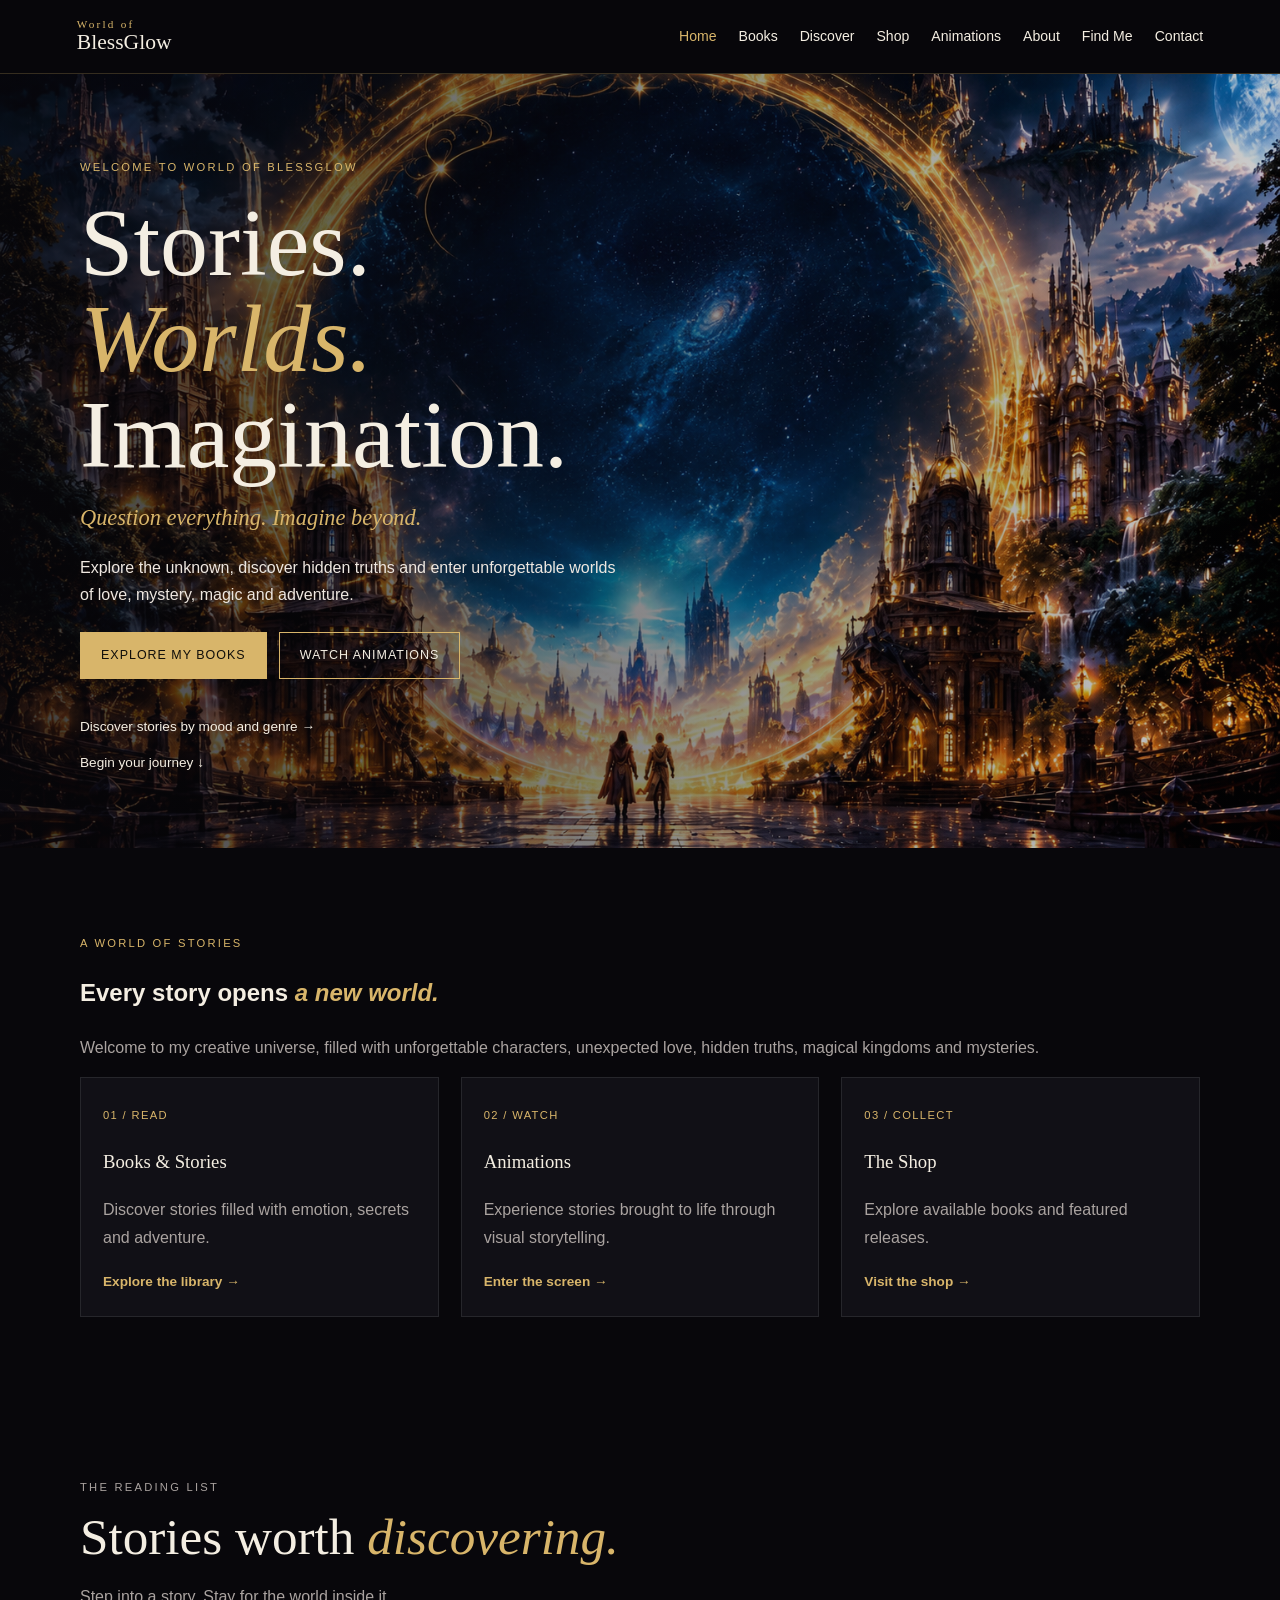
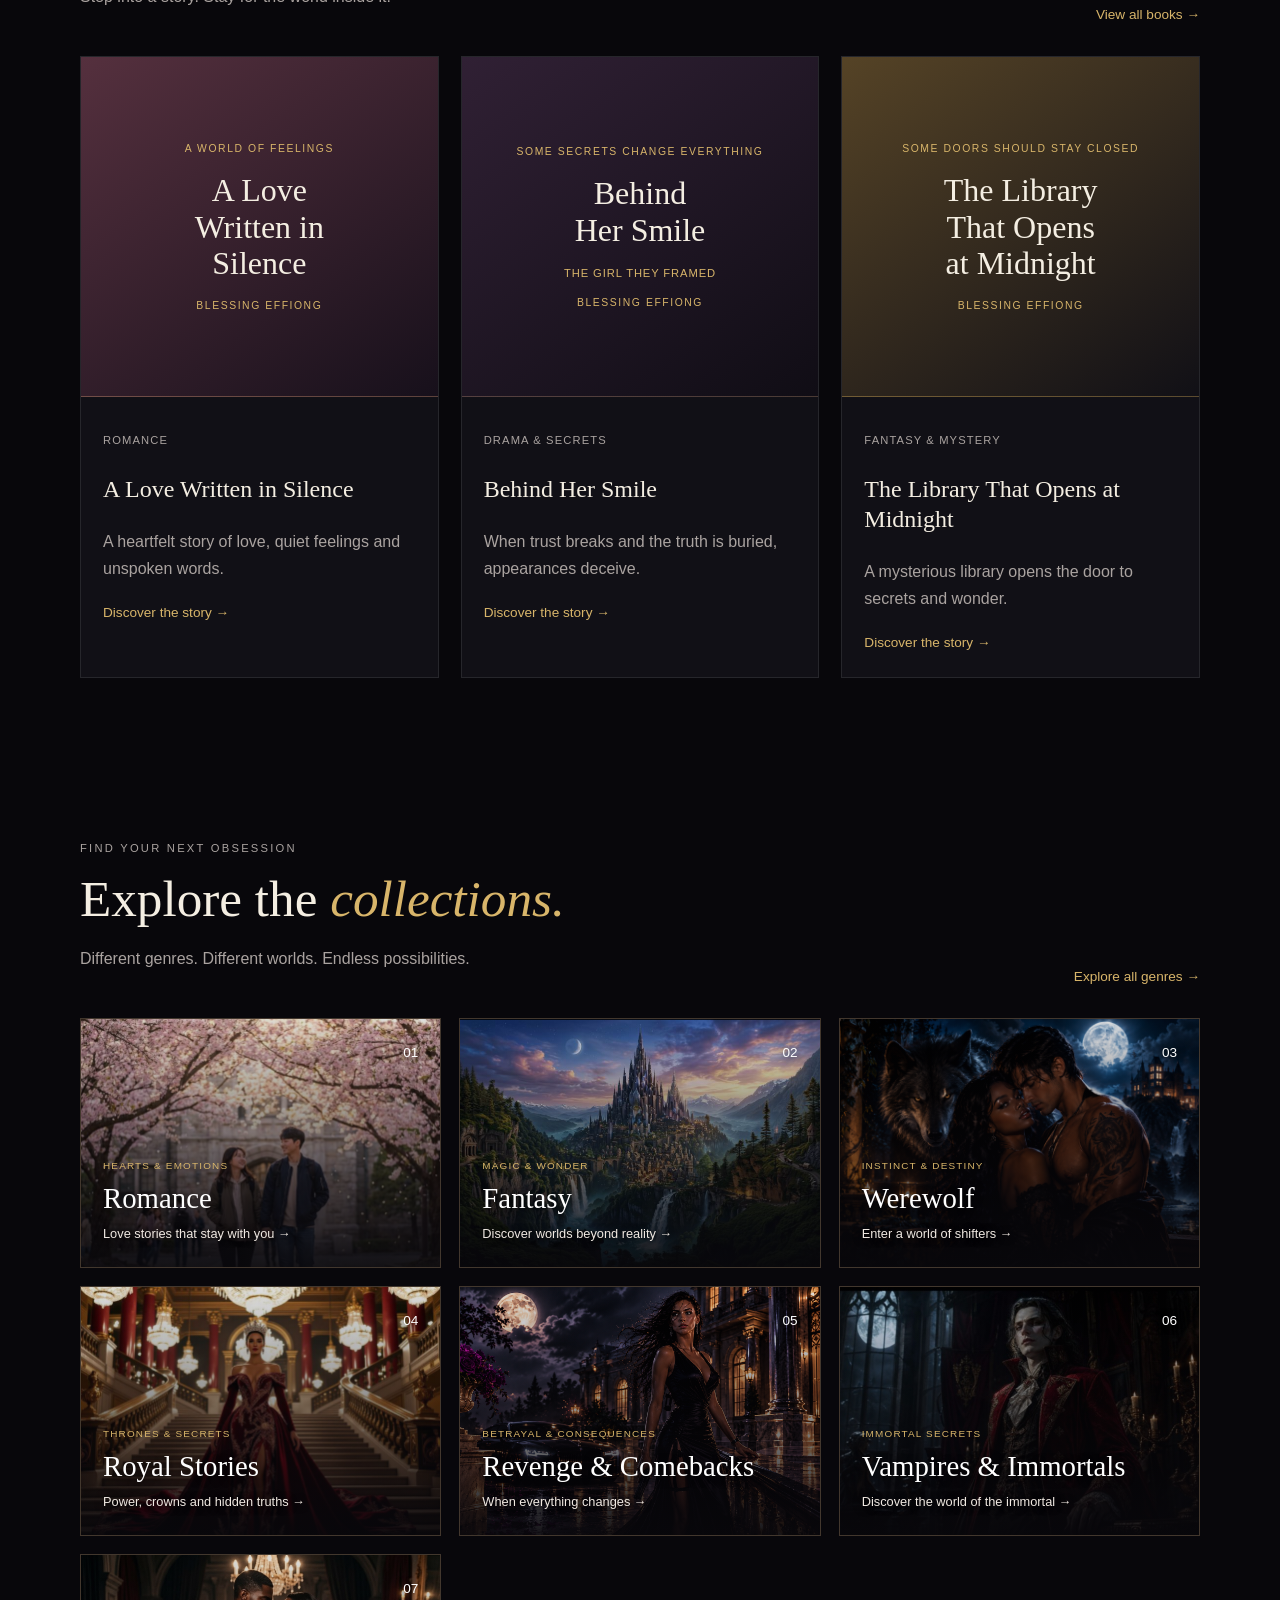
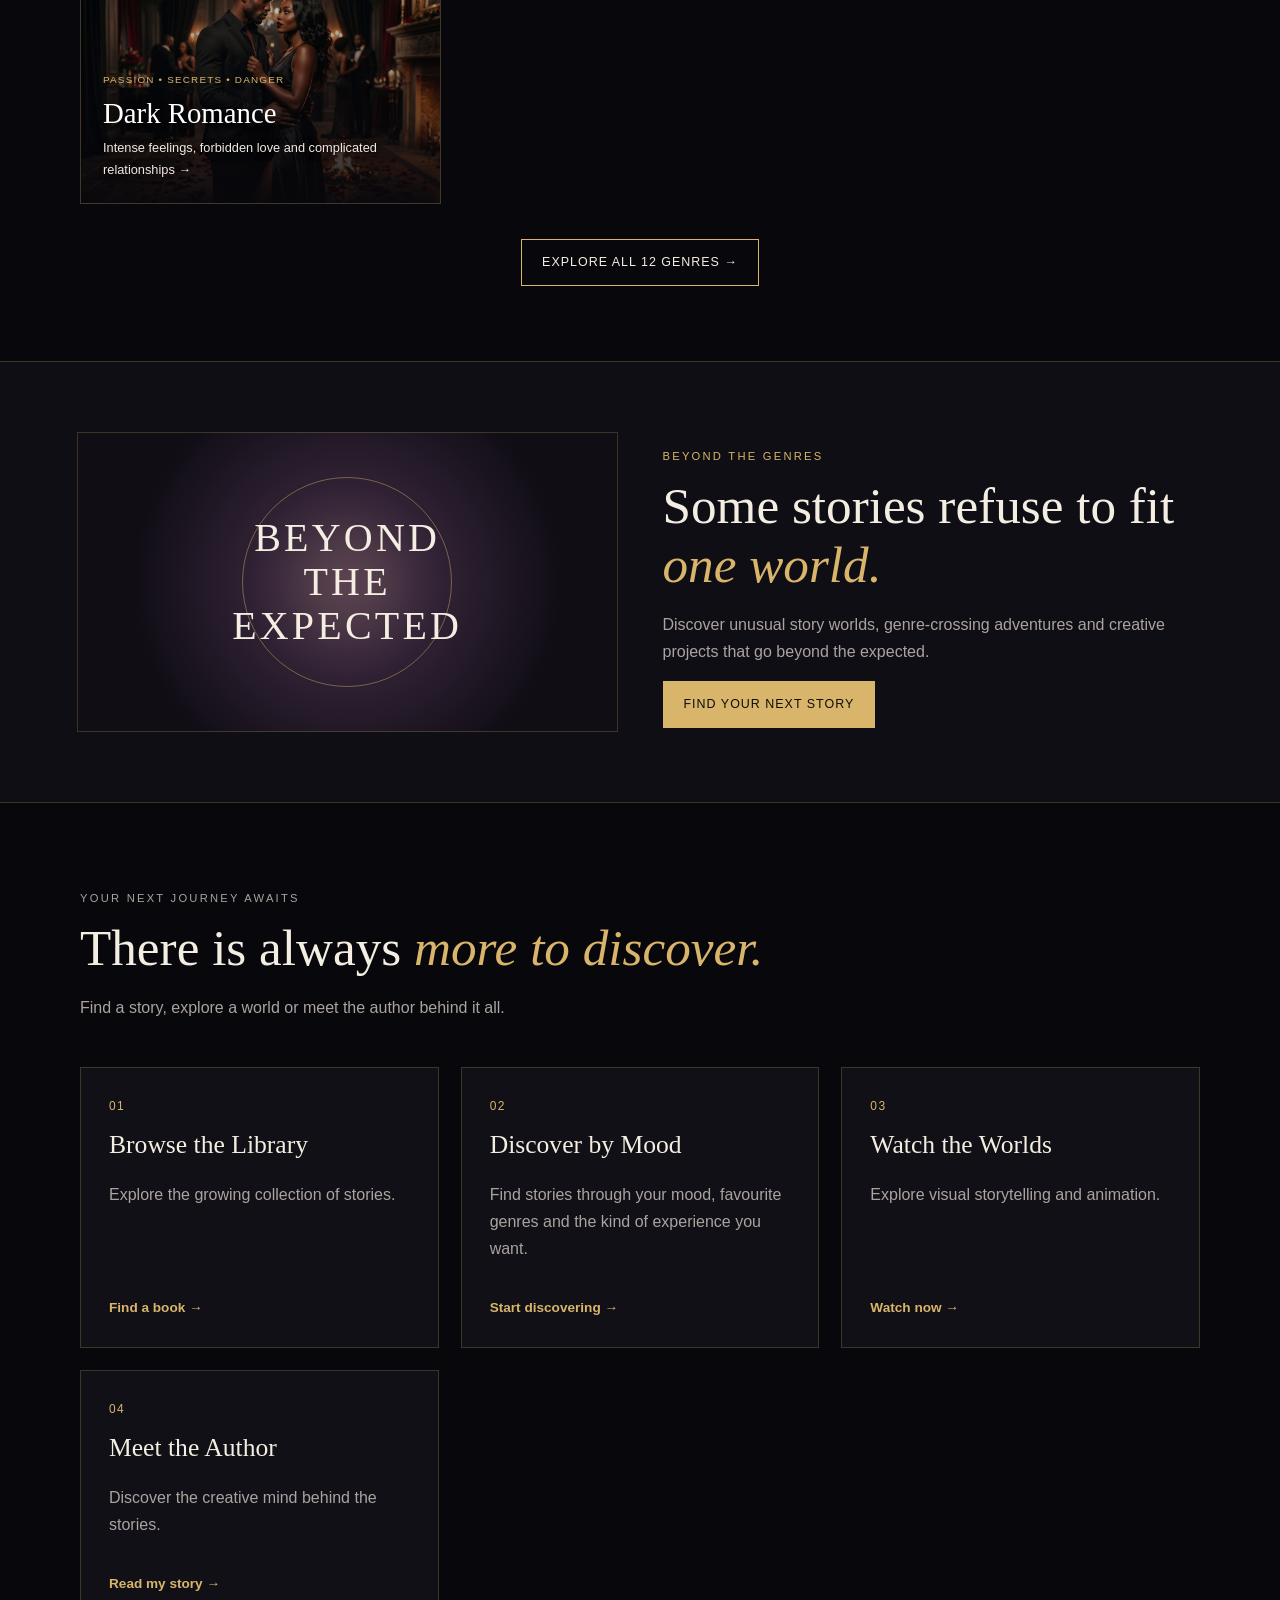
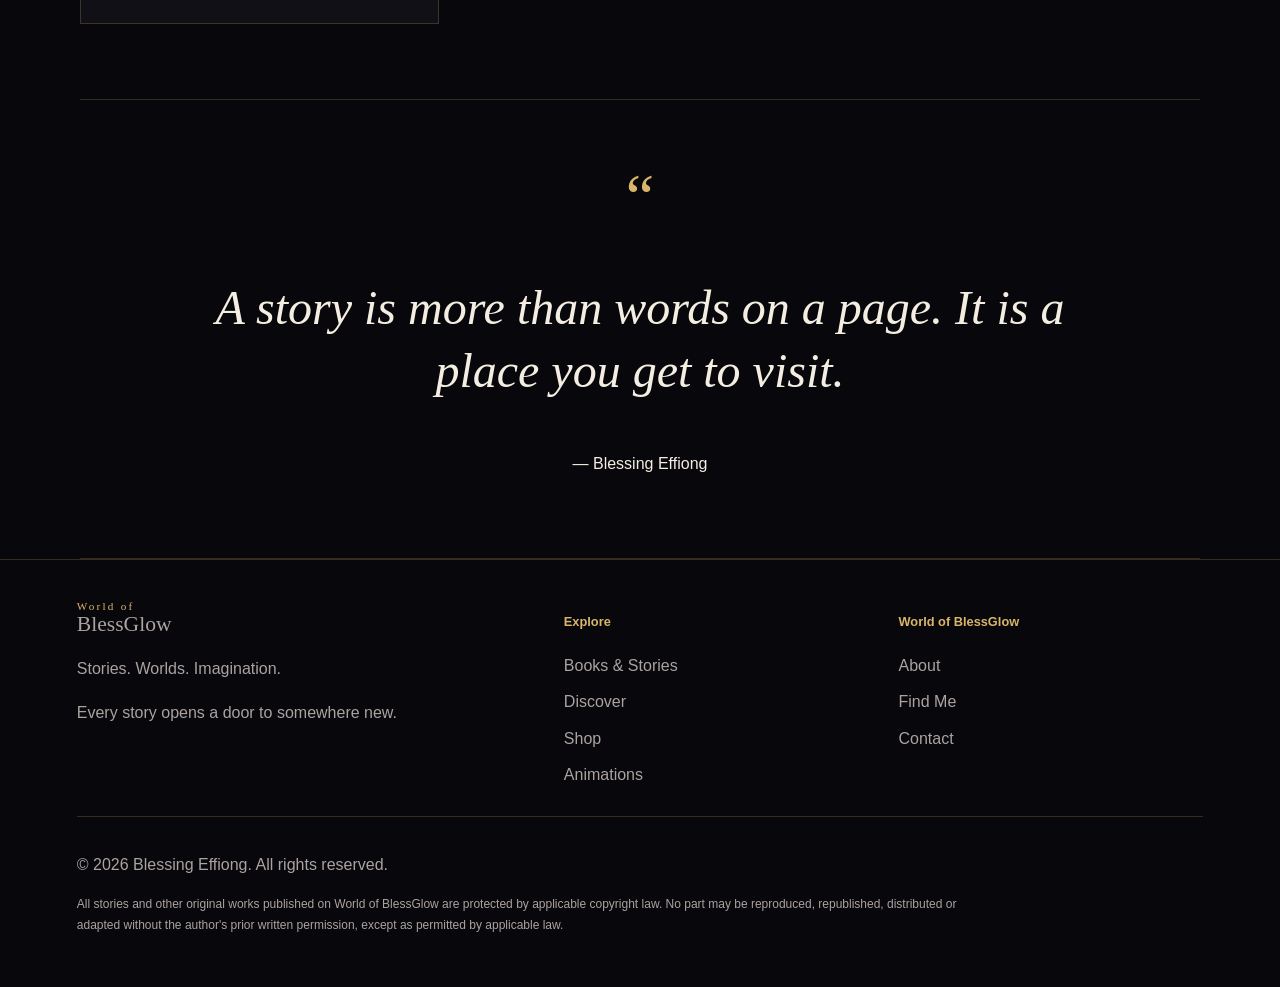
==== commit fba5aac0: "Update index.html" ====
--- a/index.html
+++ b/index.html
@@ -1,3 +1,4 @@
+
 <!DOCTYPE html>
 <html lang="en">
 <head>
@@ -5,7 +6,7 @@
   <meta name="viewport" content="width=device-width, initial-scale=1.0">
 
   <title>World of BlessGlow | Stories. Worlds. Imagination.</title>
-  <meta name="description" content="Discover original books, romance, fantasy, royal stories, vampire worlds, dark romance and animations by Blessing Effiong.">
+  <meta name="description" content="Discover original books, romance, fantasy, royal stories, vampire worlds, dark romance, mysteries and animations by Blessing Effiong.">
   <meta name="theme-color" content="#08070b">
 
   <link rel="stylesheet" href="style.css">
@@ -31,6 +32,7 @@
     <nav class="nav" id="main-navigation" aria-label="Main navigation">
       <a class="active" href="index.html" aria-current="page">Home</a>
       <a href="books.html">Books</a>
+      <a href="discover.html">Discover</a>
       <a href="shop.html">Shop</a>
       <a href="animations.html">Animations</a>
       <a href="about.html">About</a>
@@ -78,6 +80,12 @@
             Watch Animations
           </a>
         </div>
+
+        <a class="hero-discover" href="discover.html">
+          Discover stories by mood and genre →
+        </a>
+
+        <br>
 
         <a class="hero-discover" href="#discover">
           Begin your journey ↓
@@ -239,7 +247,7 @@
       </div>
     </section>
 
-    <!-- SEVEN GENRE COLLECTIONS -->
+    <!-- SEVEN FEATURED GENRE COLLECTIONS -->
     <section class="section home-collections">
       <div class="section-heading">
         <div>
@@ -250,15 +258,15 @@
           </p>
         </div>
 
-        <a class="text-link" href="books.html">
-          Explore all books →
+        <a class="text-link" href="discover.html">
+          Explore all genres →
         </a>
       </div>
 
       <div class="genre-grid">
 
         <!-- 01 ROMANCE -->
-        <a class="genre-card genre-romance" href="books.html">
+        <a class="genre-card genre-romance" href="discover.html">
           <span class="genre-number">01</span>
           <span class="genre-copy">
             <small>HEARTS &amp; EMOTIONS</small>
@@ -268,7 +276,7 @@
         </a>
 
         <!-- 02 FANTASY -->
-        <a class="genre-card genre-fantasy" href="books.html">
+        <a class="genre-card genre-fantasy" href="discover.html">
           <span class="genre-number">02</span>
           <span class="genre-copy">
             <small>MAGIC &amp; WONDER</small>
@@ -278,7 +286,7 @@
         </a>
 
         <!-- 03 WEREWOLF -->
-        <a class="genre-card genre-werewolf" href="books.html">
+        <a class="genre-card genre-werewolf" href="discover.html">
           <span class="genre-number">03</span>
           <span class="genre-copy">
             <small>INSTINCT &amp; DESTINY</small>
@@ -288,7 +296,7 @@
         </a>
 
         <!-- 04 ROYAL STORIES -->
-        <a class="genre-card genre-royal" href="books.html">
+        <a class="genre-card genre-royal" href="discover.html">
           <span class="genre-number">04</span>
           <span class="genre-copy">
             <small>THRONES &amp; SECRETS</small>
@@ -298,7 +306,7 @@
         </a>
 
         <!-- 05 REVENGE & COMEBACKS -->
-        <a class="genre-card genre-revenge" href="books.html">
+        <a class="genre-card genre-revenge" href="discover.html">
           <span class="genre-number">05</span>
           <span class="genre-copy">
             <small>BETRAYAL &amp; CONSEQUENCES</small>
@@ -307,18 +315,18 @@
           </span>
         </a>
 
-        <!-- 06 VAMPIRE -->
-        <a class="genre-card genre-vampire" href="books.html">
+        <!-- 06 VAMPIRES -->
+        <a class="genre-card genre-vampire" href="discover.html">
           <span class="genre-number">06</span>
           <span class="genre-copy">
             <small>IMMORTAL SECRETS</small>
-            <strong>Vampire</strong>
+            <strong>Vampires &amp; Immortals</strong>
             <span>Discover the world of the immortal →</span>
           </span>
         </a>
 
         <!-- 07 DARK ROMANCE -->
-        <a class="genre-card genre-dark-romance" href="books.html">
+        <a class="genre-card genre-dark-romance" href="discover.html">
           <span class="genre-number">07</span>
           <span class="genre-copy">
             <small>PASSION • SECRETS • DANGER</small>
@@ -329,6 +337,12 @@
           </span>
         </a>
 
+      </div>
+
+      <div style="text-align:center;margin-top:35px;">
+        <a class="btn btn-outline" href="discover.html">
+          Explore All 12 Genres →
+        </a>
       </div>
     </section>
 
@@ -352,7 +366,7 @@
           creative projects that go beyond the expected.
         </p>
 
-        <a class="btn btn-gold" href="books.html">
+        <a class="btn btn-gold" href="discover.html">
           Find Your Next Story
         </a>
       </div>
@@ -379,15 +393,25 @@
           <b>Find a book →</b>
         </a>
 
+        <a class="discover-card" href="discover.html">
+          <span>02</span>
+          <h3>Discover by Mood</h3>
+          <p>
+            Find stories through your mood, favourite genres
+            and the kind of experience you want.
+          </p>
+          <b>Start discovering →</b>
+        </a>
+
         <a class="discover-card" href="animations.html">
-          <span>02</span>
+          <span>03</span>
           <h3>Watch the Worlds</h3>
           <p>Explore visual storytelling and animation.</p>
           <b>Watch now →</b>
         </a>
 
         <a class="discover-card" href="about.html">
-          <span>03</span>
+          <span>04</span>
           <h3>Meet the Author</h3>
           <p>Discover the creative mind behind the stories.</p>
           <b>Read my story →</b>
@@ -428,6 +452,7 @@
       <div class="footer-column">
         <h2>Explore</h2>
         <a href="books.html">Books &amp; Stories</a>
+        <a href="discover.html">Discover</a>
         <a href="shop.html">Shop</a>
         <a href="animations.html">Animations</a>
       </div>
@@ -458,5 +483,5 @@
   <script src="script.js"></script>
 
 </body>
-  </html>
+              </html>
   
--- a/style.css
+++ b/style.css
@@ -23,6 +23,7 @@
 a { color: inherit; text-decoration: none; }
 img { display: block; max-width: 100%; }
 button, input, textarea { font: inherit; }
+button, a { -webkit-tap-highlight-color: transparent; }
 
 /* HEADER AND NAVIGATION */
 .site-header {
@@ -32,8 +33,9 @@
   display: flex;
   align-items: center;
   justify-content: space-between;
+  gap: 20px;
   padding: 18px 6%;
-  background: rgba(8, 7, 11, .94);
+  background: rgba(8, 7, 11, .96);
   border-bottom: 1px solid var(--line);
   backdrop-filter: blur(14px);
 }
@@ -44,12 +46,14 @@
   font-size: .7rem;
   letter-spacing: .2em;
 }
-.nav { display: flex; gap: 22px; font-size: .88rem; }
+.nav { display: flex; align-items: center; gap: 22px; font-size: .88rem; }
+.nav a { transition: color .2s ease; }
 .nav a:hover, .nav a.active { color: var(--gold); }
 .menu-toggle {
   display: none;
+  padding: 4px 8px;
   color: var(--cream);
-  background: none;
+  background: transparent;
   border: 0;
   font-size: 1.5rem;
   cursor: pointer;
@@ -62,6 +66,7 @@
   display: flex;
   align-items: center;
   min-height: 86vh;
+  min-height: 86svh;
   overflow: hidden;
   background: #090810;
 }
@@ -72,11 +77,14 @@
 }
 .hero-image {
   z-index: -2;
-  background: url("images/blessglow-hero.png") center / cover no-repeat;
+  background-image: url("blessglow-hero.png");
+  background-position: center;
+  background-size: cover;
+  background-repeat: no-repeat;
 }
 .hero-shade {
   z-index: -1;
-  background: linear-gradient(90deg, rgba(8,7,11,.5), rgba(8,7,11,.08) 75%);
+  background: linear-gradient(90deg, rgba(8, 7, 11, .78), rgba(8, 7, 11, .43) 58%, rgba(8, 7, 11, .2));
 }
 .hero-home .hero-content {
   width: min(1120px, 88%);
@@ -87,26 +95,31 @@
   color: var(--gold);
   font-size: .7rem;
   letter-spacing: .2em;
+  text-transform: uppercase;
 }
 .hero-home h1, .page-hero h1 {
+  margin: 18px 0;
   font: 400 clamp(3rem, 8vw, 6rem)/1 var(--serif);
 }
 .hero-home h1 em, h2 em { color: var(--gold); }
 .hero-slogan { color: var(--gold); font: italic 1.4rem var(--serif); }
 .hero-text { max-width: 540px; color: #eee7e0; }
-.hero-buttons { display: flex; flex-wrap: wrap; gap: 12px; }
+.hero-buttons { display: flex; flex-wrap: wrap; gap: 12px; margin: 24px 0; }
+.hero-discover { display: inline-block; margin-top: 12px; color: var(--cream); font-size: .85rem; }
+.hero-discover:hover { color: var(--gold); }
 .btn {
   display: inline-block;
   padding: 12px 20px;
   border: 1px solid var(--gold);
   font-size: .78rem;
   letter-spacing: .08em;
+  text-align: center;
   text-transform: uppercase;
-  transition: opacity .2s, background .2s, color .2s;
+  transition: opacity .2s, background .2s, color .2s, transform .2s;
 }
 .btn-gold { background: var(--gold); color: #100e0a; }
 .btn-outline { color: var(--cream); }
-.btn:hover { opacity: .85; }
+.btn:hover { opacity: .9; transform: translateY(-2px); }
 
 /* SHARED SECTIONS AND HEADINGS */
 .section {
@@ -114,18 +127,22 @@
   margin: auto;
   padding: 75px 0;
 }
-.section-heading { margin-bottom: 30px; }
+.section-heading {
+  display: flex;
+  align-items: end;
+  justify-content: space-between;
+  gap: 24px;
+  margin-bottom: 30px;
+}
 .section-heading h2, .beyond-copy h2 {
   margin: 0;
   font: 400 clamp(2rem, 4vw, 3.5rem)/1.15 var(--serif);
 }
 .section-heading p, .lead { color: var(--muted); }
-.text-link, .feature-card b {
-  color: var(--gold);
-  font-size: .85rem;
-}
-
-/* FEATURE CARDS */
+.text-link, .feature-card b { color: var(--gold); font-size: .85rem; }
+.text-link:hover, .feature-card b:hover { text-decoration: underline; }
+
+/* WELCOME FEATURE CARDS */
 .feature-grid, .shop-grid, .video-grid, .social-grid {
   display: grid;
   grid-template-columns: repeat(3, minmax(0, 1fr));
@@ -133,15 +150,17 @@
 }
 .feature-card, .book-card, .product, .video-card, .social-card {
   padding: 22px;
-  border: 1px solid rgba(255,255,255,.09);
+  border: 1px solid rgba(255, 255, 255, .09);
   background: var(--panel);
 }
+.feature-card { transition: transform .25s ease, border-color .25s ease; }
+.feature-card:hover { transform: translateY(-4px); border-color: var(--gold); }
+.feature-card > span { color: var(--gold); font-size: .7rem; letter-spacing: .12em; }
 .feature-card h3, .about-layout h2, .contact-layout h2 {
   font-family: var(--serif);
   font-weight: 400;
 }
-.feature-card p, .book-info p, .product p, .video-card p,
-.social-card p { color: var(--muted); }
+.feature-card p, .book-info p, .product p, .video-card p, .social-card p { color: var(--muted); }
 
 /* FEATURED HOMEPAGE BOOKS */
 .featured-book-grid {
@@ -152,11 +171,11 @@
 .featured-book {
   min-width: 0;
   overflow: hidden;
-  border: 1px solid rgba(255,255,255,.09);
+  border: 1px solid rgba(255, 255, 255, .09);
   background: var(--panel);
-  transition: transform .25s;
-}
-.featured-book:hover { transform: translateY(-4px); }
+  transition: transform .25s ease, border-color .25s ease;
+}
+.featured-book:hover { transform: translateY(-4px); border-color: var(--line); }
 .featured-cover {
   min-height: 340px;
   padding: 25px;
@@ -178,17 +197,14 @@
   letter-spacing: .15em;
 }
 .cover-title { font-size: 2rem; line-height: 1.15; }
-.cover-subtitle { color: var(--gold); font: .7rem var(--sans); }
+.cover-subtitle { color: var(--gold); font: .7rem var(--sans); letter-spacing: .08em; }
 .featured-book-info { padding: 22px; }
-.book-category {
-  color: var(--gold);
-  font-size: .7rem;
-  letter-spacing: .1em;
-}
-.featured-book-info h3 { font: 400 1.5rem var(--serif); }
+.book-category { color: var(--gold); font-size: .7rem; letter-spacing: .1em; }
+.featured-book-info h3 { font: 400 1.5rem/1.25 var(--serif); }
+.featured-book-info h3 a:hover { color: var(--gold); }
 .featured-book-info p { color: var(--muted); }
 
-/* GENRE COLLECTIONS */
+/* SEVEN GENRE COLLECTIONS — IMAGE FILES IN REPOSITORY ROOT */
 .genre-grid {
   display: grid;
   grid-template-columns: repeat(3, minmax(0, 1fr));
@@ -197,6 +213,7 @@
 .genre-card {
   position: relative;
   isolation: isolate;
+  min-width: 0;
   min-height: 250px;
   padding: 22px;
   display: flex;
@@ -205,7 +222,7 @@
   overflow: hidden;
   border: 1px solid var(--line);
   background: #17131c;
-  transition: border-color .25s;
+  transition: border-color .25s ease, transform .25s ease;
 }
 .genre-card::before {
   content: "";
@@ -214,53 +231,45 @@
   z-index: -2;
   background-size: cover;
   background-position: center;
-  transition: transform .4s;
+  background-repeat: no-repeat;
+  transition: transform .45s ease;
 }
 .genre-card::after {
   content: "";
   position: absolute;
   inset: 0;
   z-index: -1;
-  background: linear-gradient(0deg, rgba(8,7,11,.95), transparent);
-}
-.genre-card:hover { border-color: var(--gold); }
+  background: linear-gradient(
+    0deg,
+    rgba(8, 7, 11, .94) 0%,
+    rgba(8, 7, 11, .48) 48%,
+    rgba(8, 7, 11, .12) 100%
+  );
+}
+.genre-card:hover { border-color: var(--gold); transform: translateY(-3px); }
 .genre-card:hover::before { transform: scale(1.05); }
-
-.genre-romance::before {
-  background-image: url("images/romance-collection.png");
-}
-.genre-dark-romance::before {
-  background-image: linear-gradient(135deg, #512137, #100910);
-}
-.genre-fantasy::before {
-  background-image: linear-gradient(135deg, #243d52, #151020);
-}
-.genre-werewolf::before {
-  background-image: linear-gradient(135deg, #454337, #17121b);
-}
-.genre-royal::before {
-  background-image: linear-gradient(135deg, #59452a, #1c1320);
-}
-.genre-revenge::before {
-  background-image: linear-gradient(135deg, #542b2d, #171016);
-}
-.genre-vampire::before {
-  background-image: linear-gradient(135deg, #48232c, #171016);
-}
-.genre-number { align-self: flex-end; color: #eee; }
+.genre-romance::before { background-image: url("romance-collection.png"); }
+.genre-fantasy::before { background-image: url("fantasy-collection.png"); }
+.genre-werewolf::before { background-image: url("werewolf-collection.png"); }
+.genre-royal::before { background-image: url("royal-collection.png"); }
+.genre-revenge::before { background-image: url("revenge-collection.png"); }
+.genre-vampire::before { background-image: url("vampire-collection.png"); }
+.genre-dark-romance::before { background-image: url("dark-romance-collection.png"); }
+.genre-number { align-self: flex-end; color: #fff; font-size: .85rem; text-shadow: 0 1px 8px rgba(0, 0, 0, .8); }
 .genre-copy { display: flex; flex-direction: column; gap: 7px; }
-.genre-copy small {
-  color: var(--gold);
-  font-size: .62rem;
-  letter-spacing: .12em;
-}
-.genre-copy strong { font: 400 1.8rem var(--serif); }
-.genre-copy > span { color: #d0c7c1; font-size: .8rem; }
+.genre-copy small { color: var(--gold); font-size: .62rem; letter-spacing: .12em; }
+.genre-copy strong {
+  color: #fff;
+  font: 400 1.8rem/1.2 var(--serif);
+  overflow-wrap: anywhere;
+  text-shadow: 0 2px 10px rgba(0, 0, 0, .65);
+}
+.genre-copy > span { color: #f0e9e2; font-size: .8rem; text-shadow: 0 1px 8px rgba(0, 0, 0, .8); }
 
 /* BEYOND THE GENRES SPOTLIGHT */
 .beyond-section {
   display: grid;
-  grid-template-columns: 1fr 1fr;
+  grid-template-columns: minmax(0, 1fr) minmax(0, 1fr);
   align-items: center;
   gap: 45px;
   padding: 70px 6%;
@@ -268,18 +277,56 @@
   background: #100e15;
 }
 .beyond-art {
+  position: relative;
+  isolation: isolate;
   min-height: 300px;
   display: grid;
   place-items: center;
+  overflow: hidden;
   text-align: center;
   border: 1px solid var(--line);
   background: radial-gradient(circle, #49324d, #100d15 70%);
 }
-.beyond-art > span {
-  font: 2.5rem/1.1 var(--serif);
-  letter-spacing: .08em;
+.beyond-art > span { z-index: 1; font: 2.5rem/1.1 var(--serif); letter-spacing: .08em; }
+.beyond-orbit {
+  position: absolute;
+  width: 210px;
+  height: 210px;
+  border: 1px solid rgba(216, 181, 106, .45);
+  border-radius: 50%;
+}
+.beyond-light {
+  position: absolute;
+  width: 120px;
+  height: 120px;
+  border-radius: 50%;
+  background: rgba(216, 181, 106, .13);
+  filter: blur(25px);
 }
 .beyond-copy p:not(.eyebrow) { color: var(--muted); }
+
+/* DISCOVER MORE CARDS */
+.discover-grid {
+  display: grid;
+  grid-template-columns: repeat(3, minmax(0, 1fr));
+  gap: 22px;
+}
+.discover-card {
+  display: flex;
+  flex-direction: column;
+  align-items: flex-start;
+  min-width: 0;
+  min-height: 220px;
+  padding: 28px;
+  background: var(--panel);
+  border: 1px solid var(--line);
+  transition: transform .25s ease, border-color .25s ease, background .25s ease;
+}
+.discover-card:hover { transform: translateY(-4px); border-color: var(--gold); background: #15121b; }
+.discover-card > span { color: var(--gold); font-size: .75rem; letter-spacing: .12em; }
+.discover-card h3 { margin: 12px 0 4px; color: var(--cream); font: 400 1.6rem/1.25 var(--serif); }
+.discover-card p { flex: 1; color: var(--muted); }
+.discover-card b { margin-top: 18px; color: var(--gold); font-size: .85rem; }
 
 /* OTHER PAGES: HERO, BOOKS, SHOP, VIDEOS, ABOUT, CONTACT */
 .page-hero { padding: 80px 6%; text-align: center; }
@@ -288,7 +335,7 @@
   grid-template-columns: repeat(2, minmax(0, 1fr));
   gap: 25px;
 }
-.book-card { display: grid; grid-template-columns: 150px 1fr; gap: 20px; }
+.book-card { display: grid; grid-template-columns: 150px minmax(0, 1fr); gap: 20px; }
 .cover {
   min-height: 240px;
   padding: 18px;
@@ -301,24 +348,15 @@
   background: linear-gradient(145deg, #40372c, #17131a);
   border: 1px solid var(--line);
 }
-.book-cover-image img {
-  width: 100%;
-  aspect-ratio: 3 / 4;
-  object-fit: contain;
-}
-.product { display: grid; grid-template-columns: 180px 1fr; gap: 25px; }
+.book-cover-image img { width: 100%; aspect-ratio: 3 / 4; object-fit: contain; }
+.product { display: grid; grid-template-columns: 180px minmax(0, 1fr); gap: 25px; }
 .tag, .price, .email-link { color: var(--gold); }
-.quote-section {
-  padding: 65px 6%;
-  text-align: center;
-  border-block: 1px solid var(--line);
-}
-.quote-section blockquote {
-  font: italic clamp(1.6rem, 4vw, 3rem) var(--serif);
-}
+.quote-section { padding: 65px 6%; text-align: center; border-block: 1px solid var(--line); }
+.quote-section blockquote { font: italic clamp(1.6rem, 4vw, 3rem)/1.3 var(--serif); }
+.quote-mark { color: var(--gold); font: 4rem/1 var(--serif); }
 .about-layout, .contact-layout {
   display: grid;
-  grid-template-columns: 1fr 1fr;
+  grid-template-columns: minmax(0, 1fr) minmax(0, 1fr);
   gap: 40px;
 }
 .portrait-placeholder, .video-placeholder {
@@ -342,10 +380,7 @@
   border: 1px solid var(--line);
   font: inherit;
 }
-input:focus, textarea:focus {
-  outline: 1px solid var(--gold);
-  border-color: var(--gold);
-}
+input:focus, textarea:focus { outline: 1px solid var(--gold); border-color: var(--gold); }
 #form-message { color: var(--gold); }
 
 /* FOOTER */
@@ -362,7 +397,9 @@
 }
 .footer-column { display: flex; flex-direction: column; gap: 9px; }
 .footer-column h2 { color: var(--gold); font-size: .8rem; }
-.copyright-notice { font-size: .75rem; }
+.footer-column a:hover { color: var(--gold); }
+.footer-bottom { margin-top: 28px; padding-top: 18px; border-top: 1px solid var(--line); }
+.copyright-notice { max-width: 900px; font-size: .75rem; }
 
 /* TABLET */
 @media (max-width: 850px) {
@@ -376,11 +413,15 @@
     padding: 22px 6%;
     flex-direction: column;
     align-items: flex-start;
+    gap: 14px;
     background: #0b0a0f;
+    border-bottom: 1px solid var(--line);
   }
   .nav.open { display: flex; }
   .featured-book-grid, .genre-grid { grid-template-columns: repeat(2, minmax(0, 1fr)); }
   .feature-grid, .video-grid, .social-grid { grid-template-columns: 1fr; }
+  .discover-grid { grid-template-columns: 1fr; }
+  .discover-card { min-height: 180px; }
   .beyond-section, .about-layout, .contact-layout { grid-template-columns: 1fr; }
   .footer-main { grid-template-columns: 1fr 1fr; }
 }
@@ -388,64 +429,25 @@
 /* PHONE */
 @media (max-width: 520px) {
   .site-header { padding: 15px 5%; }
-  .hero-home { min-height: 84svh; }
+  .brand { font-size: 1.2rem; }
+  .hero-home { min-height: 84vh; min-height: 84svh; }
   .hero-image { background-position: 60% center; }
-  .hero-home .hero-content { width: 90%; }
+  .hero-shade { background: linear-gradient(90deg, rgba(8, 7, 11, .84), rgba(8, 7, 11, .52)); }
+  .hero-home .hero-content { width: 90%; padding: 55px 0; }
   .hero-home h1 { font-size: clamp(2.8rem, 13vw, 4rem); }
+  .hero-slogan { font-size: 1.2rem; }
+  .hero-buttons { align-items: stretch; }
+  .hero-buttons .btn { width: 100%; }
   .section { width: 90%; padding: 55px 0; }
-  .featured-book-grid, .genre-grid, .book-grid, .shop-grid,
-  .footer-main { grid-template-columns: 1fr; }
+  .section-heading { align-items: flex-start; flex-direction: column; gap: 10px; }
+  .featured-book-grid, .genre-grid, .book-grid, .shop-grid, .footer-main { grid-template-columns: 1fr; }
+  .featured-cover { min-height: 300px; }
   .book-card, .product { grid-template-columns: 1fr; }
   .genre-card { min-height: 230px; }
-  .beyond-section { padding: 45px 5%; }
-  .footer-brand { grid-column: 1 / -1; }
-  }
-  
-/* DISCOVER MORE CARDS */
-.discover-grid {
-  display: grid;
-  grid-template-columns: repeat(3, minmax(0, 1fr));
-  gap: 22px;
-}
-
-.discover-card {
-  display: flex;
-  flex-direction: column;
-  justify-content: space-between;
-  min-height: 220px;
-  padding: 28px;
-  background: var(--panel);
-  border: 1px solid var(--line);
-  transition: transform 0.25s ease, border-color 0.25s ease;
-}
-
-.discover-card:hover {
-  transform: translateY(-4px);
-  border-color: var(--gold);
-}
-
-.discover-card h3 {
-  margin-top: 0;
-  color: var(--cream);
-  font: 400 1.6rem var(--serif);
-}
-
-.discover-card p {
-  color: var(--muted);
-}
-
-.discover-card .text-link {
-  margin-top: 18px;
-  color: var(--gold);
-}
-
-@media (max-width: 850px) {
-  .discover-grid {
-    grid-template-columns: 1fr;
-  }
-
-  .discover-card {
-    min-height: 180px;
-  }
-}
-
+  .genre-copy strong { font-size: 1.65rem; }
+  .beyond-section { padding: 45px 5%; gap: 28px; }
+  .beyond-art { min-height: 240px; }
+  .beyond-art > span { font-size: 2rem; }
+  .discover-card { padding: 24px; }
+                                                      }
+    
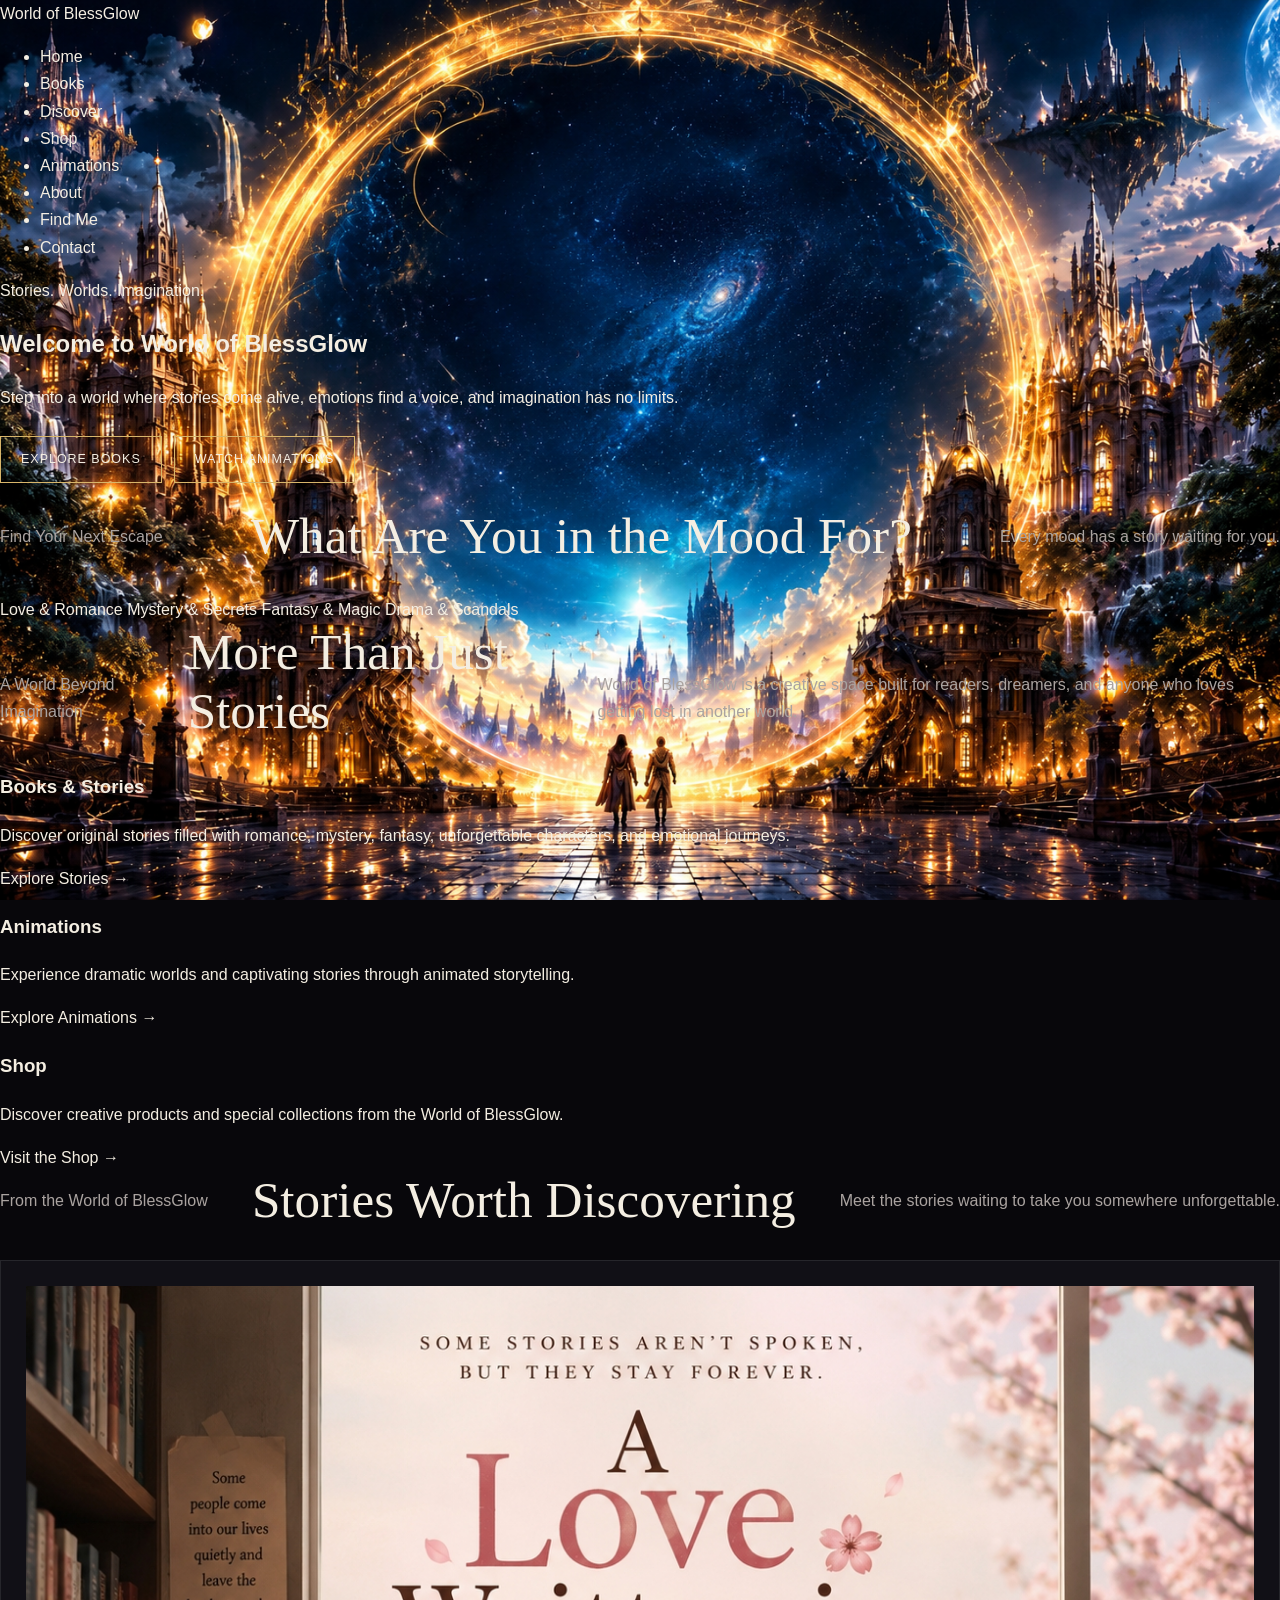
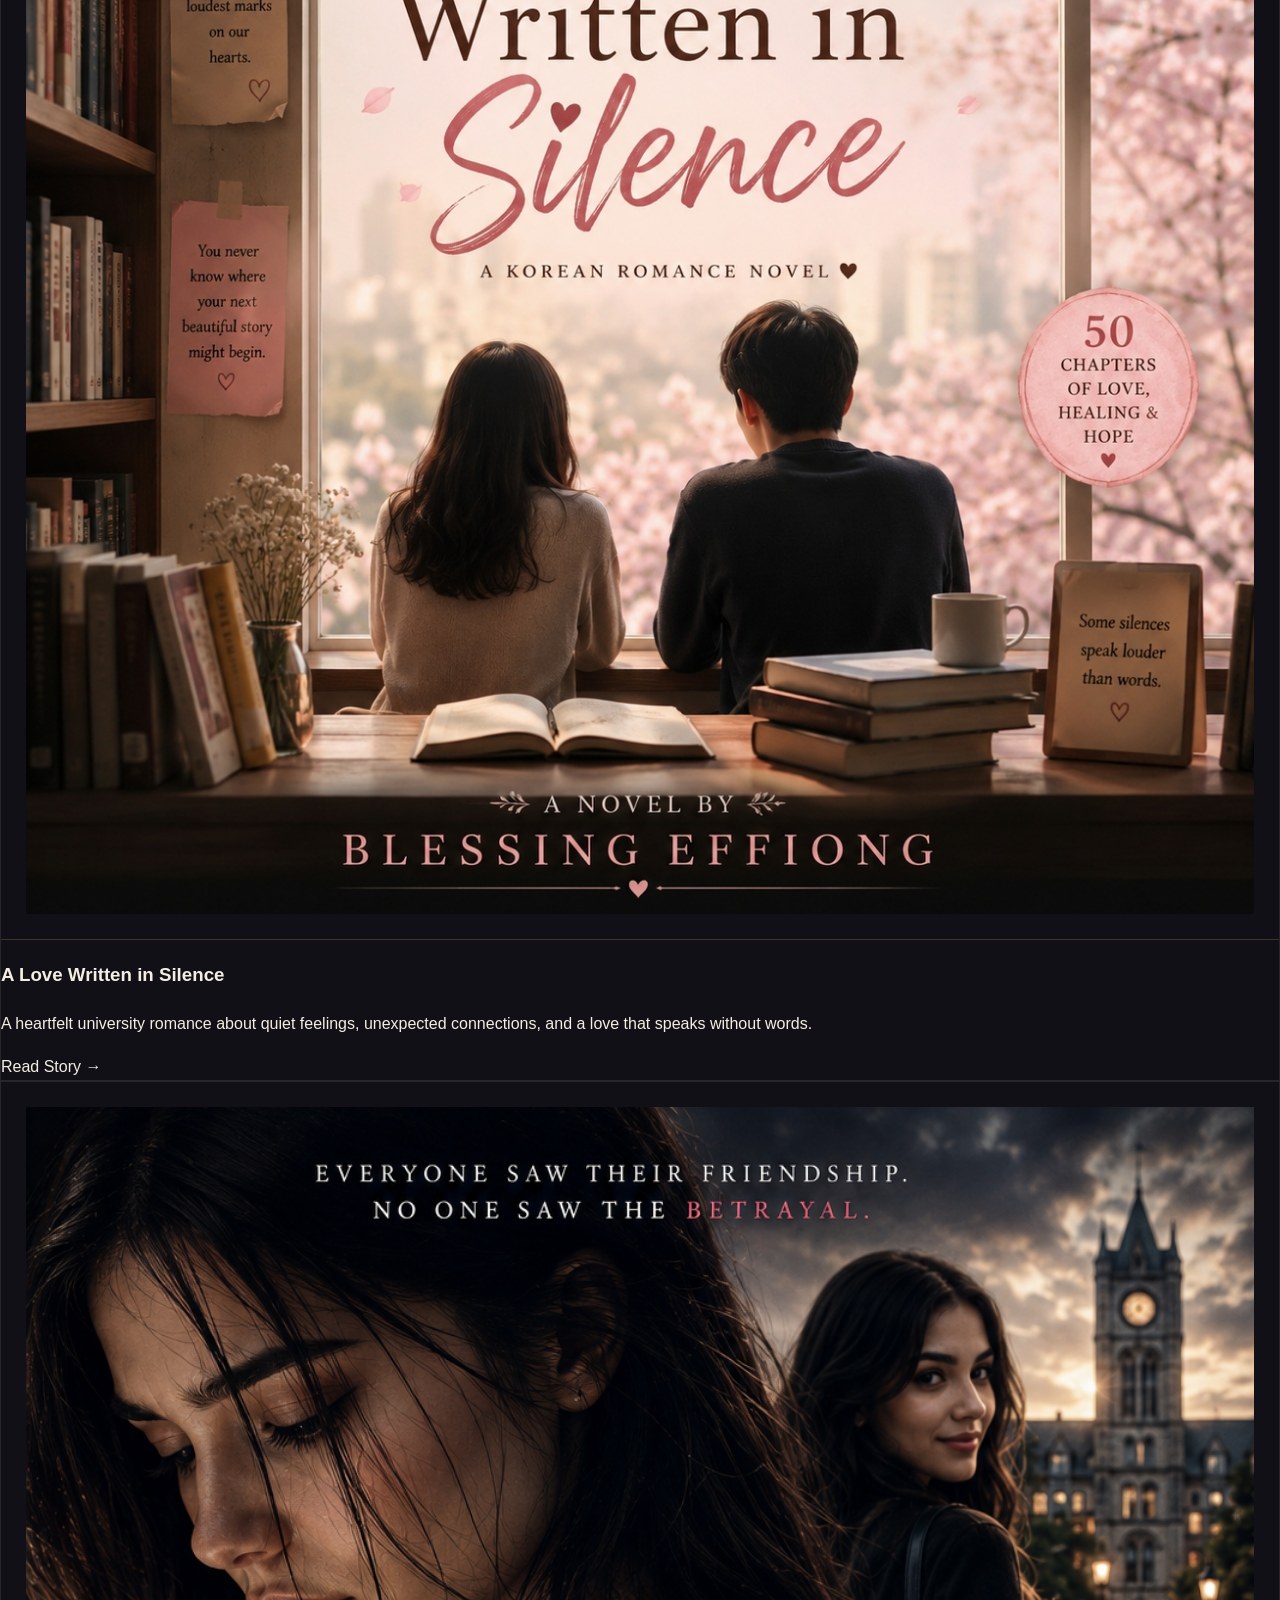
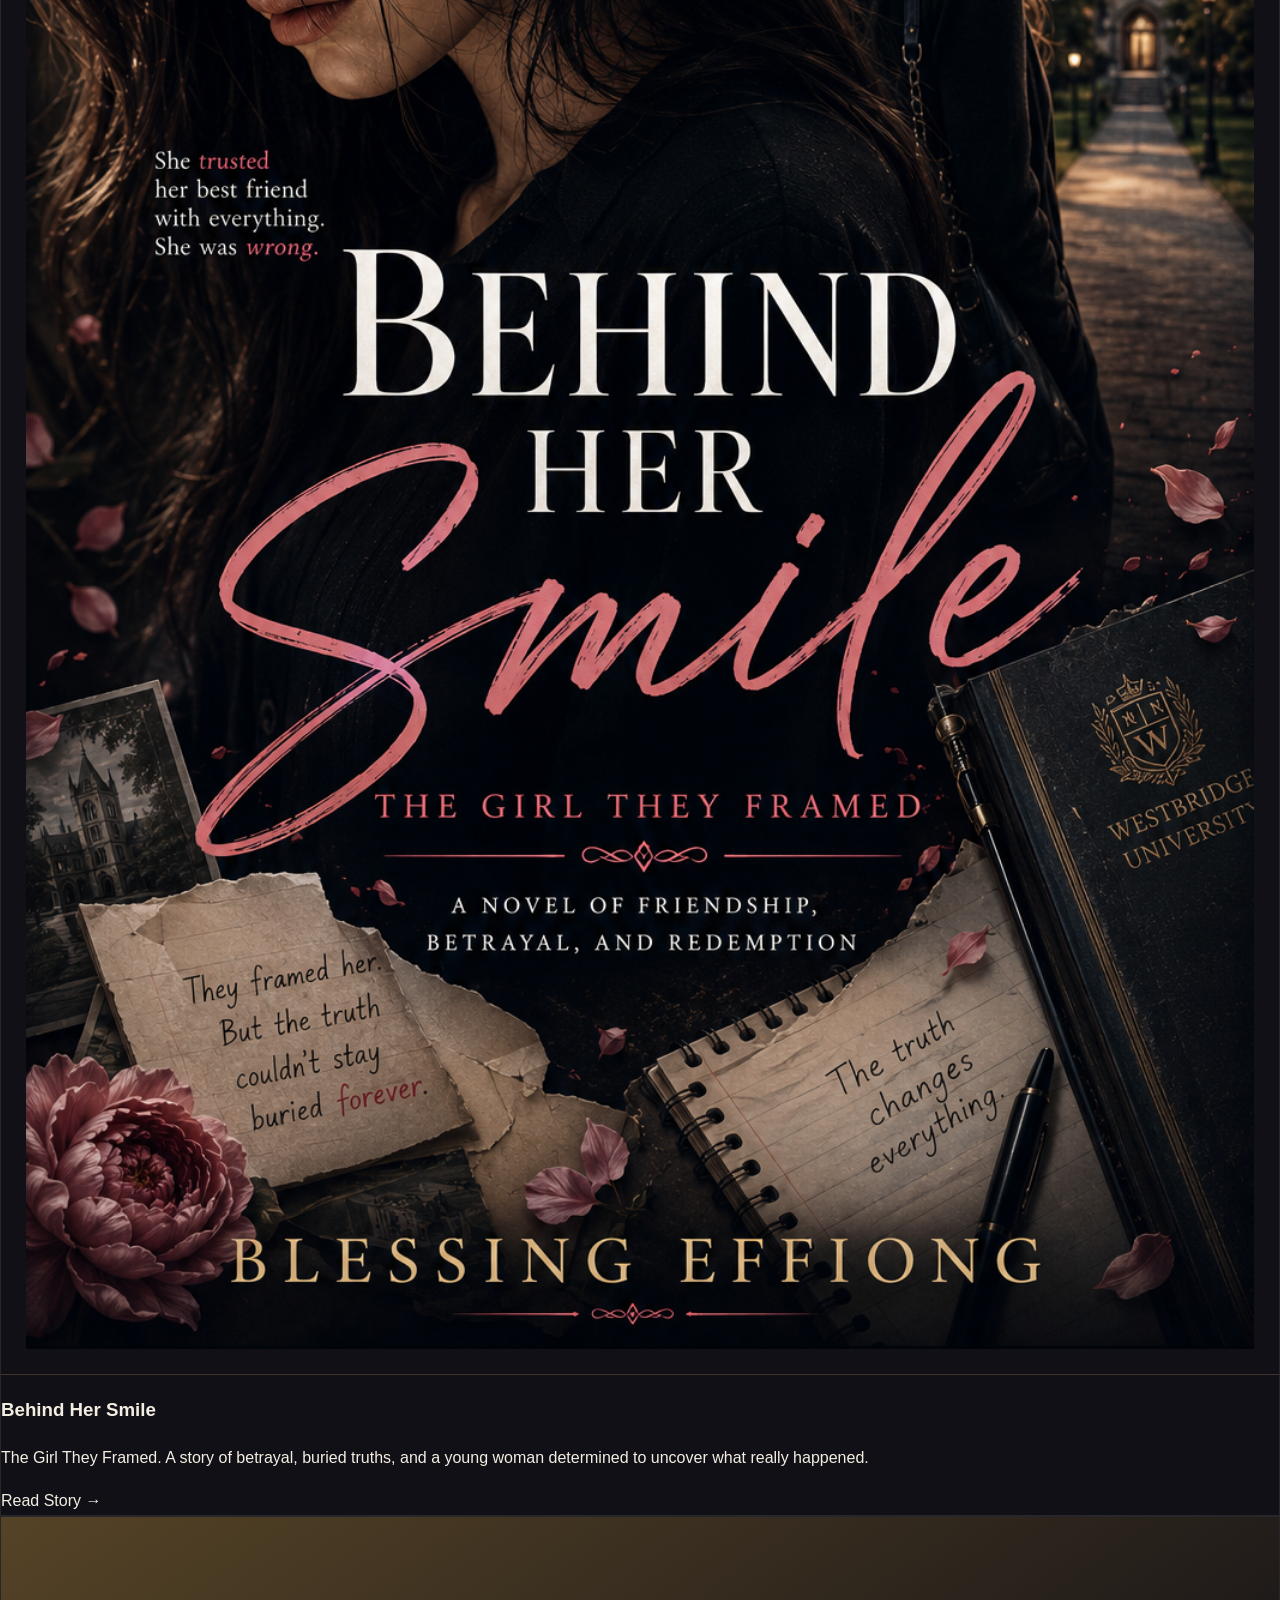
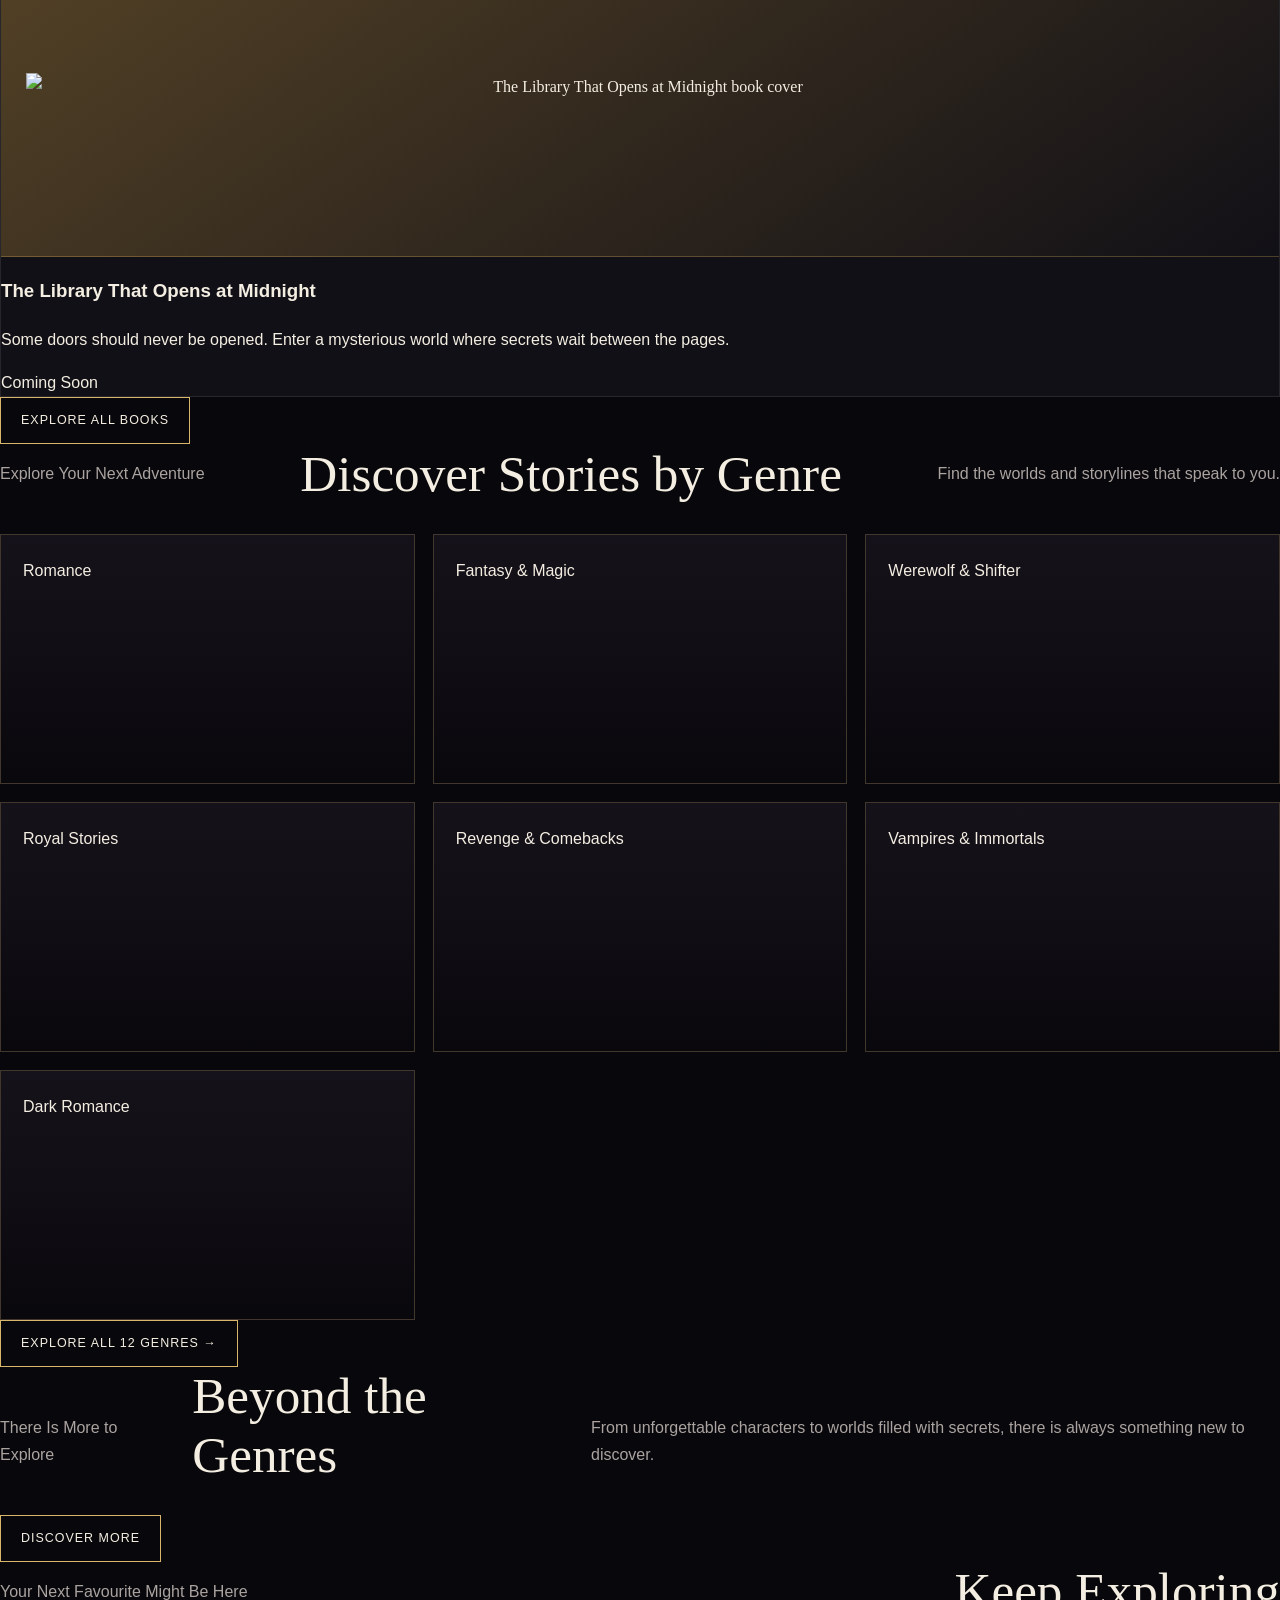
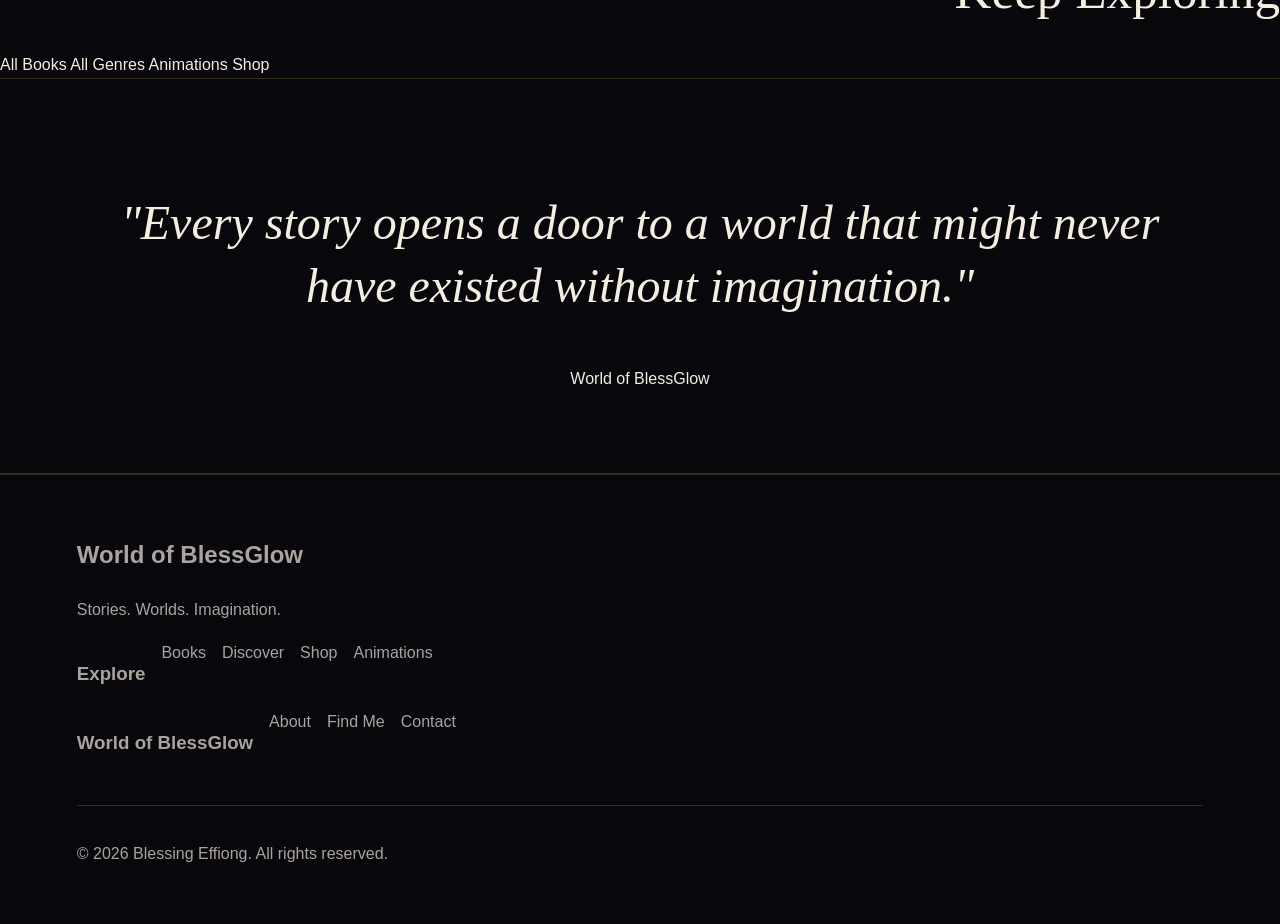
==== commit 8d6448d1: "Update index.html" ====
--- a/index.html
+++ b/index.html
@@ -1,487 +1,331 @@
-
 <!DOCTYPE html>
 <html lang="en">
 <head>
-  <meta charset="UTF-8">
-  <meta name="viewport" content="width=device-width, initial-scale=1.0">
-
-  <title>World of BlessGlow | Stories. Worlds. Imagination.</title>
-  <meta name="description" content="Discover original books, romance, fantasy, royal stories, vampire worlds, dark romance, mysteries and animations by Blessing Effiong.">
-  <meta name="theme-color" content="#08070b">
-
-  <link rel="stylesheet" href="style.css">
+    <meta charset="UTF-8">
+    <meta name="viewport" content="width=device-width, initial-scale=1.0">
+    <title>World of BlessGlow | Stories. Worlds. Imagination.</title>
+    <link rel="stylesheet" href="style.css">
 </head>
 
 <body>
 
-  <!-- HEADER -->
-  <header class="site-header">
-    <a class="brand" href="index.html">
-      <span>World of</span>
-      BlessGlow
-    </a>
-
-    <button
-      class="menu-toggle"
-      type="button"
-      aria-label="Open navigation menu"
-      aria-expanded="false"
-      aria-controls="main-navigation"
-    >☰</button>
-
-    <nav class="nav" id="main-navigation" aria-label="Main navigation">
-      <a class="active" href="index.html" aria-current="page">Home</a>
-      <a href="books.html">Books</a>
-      <a href="discover.html">Discover</a>
-      <a href="shop.html">Shop</a>
-      <a href="animations.html">Animations</a>
-      <a href="about.html">About</a>
-      <a href="find-me.html">Find Me</a>
-      <a href="contact.html">Contact</a>
-    </nav>
-  </header>
-
-  <main>
-
-    <!-- HERO -->
-    <section class="hero hero-home">
-      <div
-        class="hero-image"
-        role="img"
-        aria-label="A glowing portal into a magical world"
-      ></div>
-
-      <div class="hero-shade"></div>
-
-      <div class="hero-content">
-        <p class="eyebrow">WELCOME TO WORLD OF BLESSGLOW</p>
-
-        <h1>
-          Stories.<br>
-          <em>Worlds.</em><br>
-          Imagination.
-        </h1>
-
-        <p class="hero-slogan">
-          Question everything. Imagine beyond.
-        </p>
-
-        <p class="hero-text">
-          Explore the unknown, discover hidden truths and enter
-          unforgettable worlds of love, mystery, magic and adventure.
-        </p>
-
-        <div class="hero-buttons">
-          <a class="btn btn-gold" href="books.html">
-            Explore My Books
-          </a>
-
-          <a class="btn btn-outline" href="animations.html">
-            Watch Animations
-          </a>
-        </div>
-
-        <a class="hero-discover" href="discover.html">
-          Discover stories by mood and genre →
-        </a>
-
-        <br>
-
-        <a class="hero-discover" href="#discover">
-          Begin your journey ↓
-        </a>
-      </div>
-    </section>
-
-    <!-- WELCOME -->
-    <section class="section intro" id="discover">
-      <p class="eyebrow">A WORLD OF STORIES</p>
-
-      <h2>Every story opens <em>a new world.</em></h2>
-
-      <p class="lead">
-        Welcome to my creative universe, filled with unforgettable
-        characters, unexpected love, hidden truths, magical kingdoms
-        and mysteries.
-      </p>
-
-      <div class="feature-grid">
-
-        <a class="feature-card" href="books.html">
-          <span>01 / READ</span>
-          <h3>Books &amp; Stories</h3>
-          <p>
-            Discover stories filled with emotion, secrets and adventure.
-          </p>
-          <b>Explore the library →</b>
-        </a>
-
-        <a class="feature-card" href="animations.html">
-          <span>02 / WATCH</span>
-          <h3>Animations</h3>
-          <p>
-            Experience stories brought to life through visual storytelling.
-          </p>
-          <b>Enter the screen →</b>
-        </a>
-
-        <a class="feature-card" href="shop.html">
-          <span>03 / COLLECT</span>
-          <h3>The Shop</h3>
-          <p>
-            Explore available books and featured releases.
-          </p>
-          <b>Visit the shop →</b>
-        </a>
-
-      </div>
-    </section>
-
-    <!-- FEATURED BOOKS -->
-    <section class="section home-featured">
-      <div class="section-heading">
-        <div>
-          <p class="eyebrow">THE READING LIST</p>
-          <h2>Stories worth <em>discovering.</em></h2>
-          <p>Step into a story. Stay for the world inside it.</p>
-        </div>
-
-        <a class="text-link" href="books.html">
-          View all books →
-        </a>
-      </div>
-
-      <div class="featured-book-grid">
-
-        <!-- BOOK 1 -->
-        <article class="featured-book">
-          <a
-            class="featured-cover love-cover"
-            href="books.html"
-            aria-label="A Love Written in Silence"
-          >
-            <span class="cover-kicker">A WORLD OF FEELINGS</span>
-            <span class="cover-title">
-              A Love<br>Written in<br>Silence
-            </span>
-            <span class="cover-author">BLESSING EFFIONG</span>
-          </a>
-
-          <div class="featured-book-info">
-            <p class="book-category">ROMANCE</p>
-            <h3>
-              <a href="books.html">A Love Written in Silence</a>
-            </h3>
+    <!-- HEADER -->
+    <header>
+        <nav class="navbar">
+            <a href="index.html" class="logo">World of BlessGlow</a>
+
+            <button class="menu-toggle" aria-label="Toggle navigation">
+                ☰
+            </button>
+
+            <ul class="nav-links">
+                <li><a href="index.html">Home</a></li>
+                <li><a href="books.html">Books</a></li>
+                <li><a href="discover.html">Discover</a></li>
+                <li><a href="shop.html">Shop</a></li>
+                <li><a href="animations.html">Animations</a></li>
+                <li><a href="about.html">About</a></li>
+                <li><a href="find-me.html">Find Me</a></li>
+                <li><a href="contact.html">Contact</a></li>
+            </ul>
+        </nav>
+    </header>
+
+
+    <!-- HERO SECTION -->
+    <section class="hero">
+        <div class="hero-image"></div>
+
+        <div class="hero-content">
+            <p class="hero-subtitle">Stories. Worlds. Imagination.</p>
+
+            <h1>Welcome to World of BlessGlow</h1>
+
             <p>
-              A heartfelt story of love, quiet feelings and unspoken words.
+                Step into a world where stories come alive, emotions find a voice,
+                and imagination has no limits.
             </p>
-            <a class="text-link" href="books.html">
-              Discover the story →
-            </a>
-          </div>
-        </article>
-
-        <!-- BOOK 2 -->
-        <article class="featured-book">
-          <a
-            class="featured-cover smile-cover"
-            href="books.html"
-            aria-label="Behind Her Smile: The Girl They Framed"
-          >
-            <span class="cover-kicker">
-              SOME SECRETS CHANGE EVERYTHING
-            </span>
-            <span class="cover-title">
-              Behind<br>Her Smile
-            </span>
-            <span class="cover-subtitle">THE GIRL THEY FRAMED</span>
-            <span class="cover-author">BLESSING EFFIONG</span>
-          </a>
-
-          <div class="featured-book-info">
-            <p class="book-category">DRAMA &amp; SECRETS</p>
-            <h3>
-              <a href="books.html">Behind Her Smile</a>
-            </h3>
+
+            <div class="hero-buttons">
+                <a href="books.html" class="btn">Explore Books</a>
+                <a href="animations.html" class="btn btn-outline">Watch Animations</a>
+            </div>
+        </div>
+    </section>
+
+
+    <!-- DISCOVER BY MOOD -->
+    <section class="discover-mood">
+        <div class="section-heading">
+            <p class="section-subtitle">Find Your Next Escape</p>
+            <h2>What Are You in the Mood For?</h2>
+            <p>Every mood has a story waiting for you.</p>
+        </div>
+
+        <div class="mood-buttons">
+            <a href="discover.html">Love & Romance</a>
+            <a href="discover.html">Mystery & Secrets</a>
+            <a href="discover.html">Fantasy & Magic</a>
+            <a href="discover.html">Drama & Scandals</a>
+        </div>
+    </section>
+
+
+    <!-- WELCOME INTRO -->
+    <section class="welcome-section">
+        <div class="section-heading">
+            <p class="section-subtitle">A World Beyond Imagination</p>
+            <h2>More Than Just Stories</h2>
             <p>
-              When trust breaks and the truth is buried, appearances deceive.
+                World of BlessGlow is a creative space built for readers,
+                dreamers, and anyone who loves getting lost in another world.
             </p>
-            <a class="text-link" href="books.html">
-              Discover the story →
-            </a>
-          </div>
-        </article>
-
-        <!-- BOOK 3 -->
-        <article class="featured-book">
-          <a
-            class="featured-cover library-cover"
-            href="books.html"
-            aria-label="The Library That Opens at Midnight"
-          >
-            <span class="cover-kicker">
-              SOME DOORS SHOULD STAY CLOSED
-            </span>
-            <span class="cover-title">
-              The Library<br>That Opens<br>at Midnight
-            </span>
-            <span class="cover-author">BLESSING EFFIONG</span>
-          </a>
-
-          <div class="featured-book-info">
-            <p class="book-category">FANTASY &amp; MYSTERY</p>
-            <h3>
-              <a href="books.html">
-                The Library That Opens at Midnight
-              </a>
-            </h3>
+        </div>
+
+        <div class="welcome-grid">
+
+            <div class="welcome-card">
+                <h3>Books & Stories</h3>
+                <p>
+                    Discover original stories filled with romance, mystery,
+                    fantasy, unforgettable characters, and emotional journeys.
+                </p>
+                <a href="books.html">Explore Stories →</a>
+            </div>
+
+            <div class="welcome-card">
+                <h3>Animations</h3>
+                <p>
+                    Experience dramatic worlds and captivating stories
+                    through animated storytelling.
+                </p>
+                <a href="animations.html">Explore Animations →</a>
+            </div>
+
+            <div class="welcome-card">
+                <h3>Shop</h3>
+                <p>
+                    Discover creative products and special collections
+                    from the World of BlessGlow.
+                </p>
+                <a href="shop.html">Visit the Shop →</a>
+            </div>
+
+        </div>
+    </section>
+
+
+    <!-- FEATURED STORIES -->
+    <section class="featured-stories">
+        <div class="section-heading">
+            <p class="section-subtitle">From the World of BlessGlow</p>
+            <h2>Stories Worth Discovering</h2>
+            <p>Meet the stories waiting to take you somewhere unforgettable.</p>
+        </div>
+
+        <div class="featured-grid">
+
+            <!-- BOOK 1 -->
+            <div class="featured-book">
+                <a href="read-love.html" class="featured-cover">
+                    <img
+                        src="20260710_225250_0000.jpg"
+                        alt="A Love Written in Silence book cover"
+                        style="width:100%; height:100%; object-fit:cover; display:block;"
+                    >
+                </a>
+
+                <div class="featured-info">
+                    <h3>
+                        <a href="read-love.html">A Love Written in Silence</a>
+                    </h3>
+
+                    <p>
+                        A heartfelt university romance about quiet feelings,
+                        unexpected connections, and a love that speaks without words.
+                    </p>
+
+                    <a href="read-love.html" class="read-link">Read Story →</a>
+                </div>
+            </div>
+
+
+            <!-- BOOK 2 -->
+            <div class="featured-book">
+                <a href="read-smile.html" class="featured-cover">
+                    <img
+                        src="file_00000000aea081f4b70cba513cf1c0d8.png"
+                        alt="Behind Her Smile: The Girl They Framed book cover"
+                        style="width:100%; height:100%; object-fit:cover; display:block;"
+                    >
+                </a>
+
+                <div class="featured-info">
+                    <h3>
+                        <a href="read-smile.html">Behind Her Smile</a>
+                    </h3>
+
+                    <p>
+                        The Girl They Framed. A story of betrayal, buried truths,
+                        and a young woman determined to uncover what really happened.
+                    </p>
+
+                    <a href="read-smile.html" class="read-link">Read Story →</a>
+                </div>
+            </div>
+
+
+            <!-- BOOK 3 -->
+            <div class="featured-book">
+                <div class="featured-cover library-cover">
+                    <img
+                        src="library-cover.png"
+                        alt="The Library That Opens at Midnight book cover"
+                        style="width:100%; height:100%; object-fit:cover; display:block;"
+                    >
+                </div>
+
+                <div class="featured-info">
+                    <h3>The Library That Opens at Midnight</h3>
+
+                    <p>
+                        Some doors should never be opened. Enter a mysterious
+                        world where secrets wait between the pages.
+                    </p>
+
+                    <span class="read-link coming-soon">Coming Soon</span>
+                </div>
+            </div>
+
+        </div>
+
+        <div class="section-button">
+            <a href="books.html" class="btn">Explore All Books</a>
+        </div>
+    </section>
+
+
+    <!-- FEATURED GENRES -->
+    <section class="featured-genres">
+        <div class="section-heading">
+            <p class="section-subtitle">Explore Your Next Adventure</p>
+            <h2>Discover Stories by Genre</h2>
+            <p>Find the worlds and storylines that speak to you.</p>
+        </div>
+
+        <div class="genre-grid">
+
+            <a href="discover.html" class="genre-card romance">
+                <span>Romance</span>
+            </a>
+
+            <a href="discover.html" class="genre-card fantasy">
+                <span>Fantasy & Magic</span>
+            </a>
+
+            <a href="discover.html" class="genre-card werewolf">
+                <span>Werewolf & Shifter</span>
+            </a>
+
+            <a href="discover.html" class="genre-card royal">
+                <span>Royal Stories</span>
+            </a>
+
+            <a href="discover.html" class="genre-card revenge">
+                <span>Revenge & Comebacks</span>
+            </a>
+
+            <a href="discover.html" class="genre-card vampire">
+                <span>Vampires & Immortals</span>
+            </a>
+
+            <a href="discover.html" class="genre-card dark-romance">
+                <span>Dark Romance</span>
+            </a>
+
+        </div>
+
+        <div class="section-button">
+            <a href="discover.html" class="btn">Explore All 12 Genres →</a>
+        </div>
+    </section>
+
+
+    <!-- BEYOND THE GENRES -->
+    <section class="beyond-genres">
+        <div class="section-heading">
+            <p class="section-subtitle">There Is More to Explore</p>
+            <h2>Beyond the Genres</h2>
             <p>
-              A mysterious library opens the door to secrets and wonder.
+                From unforgettable characters to worlds filled with secrets,
+                there is always something new to discover.
             </p>
-            <a class="text-link" href="books.html">
-              Discover the story →
-            </a>
-          </div>
-        </article>
-
-      </div>
-    </section>
-
-    <!-- SEVEN FEATURED GENRE COLLECTIONS -->
-    <section class="section home-collections">
-      <div class="section-heading">
-        <div>
-          <p class="eyebrow">FIND YOUR NEXT OBSESSION</p>
-          <h2>Explore the <em>collections.</em></h2>
-          <p>
-            Different genres. Different worlds. Endless possibilities.
-          </p>
-        </div>
-
-        <a class="text-link" href="discover.html">
-          Explore all genres →
-        </a>
-      </div>
-
-      <div class="genre-grid">
-
-        <!-- 01 ROMANCE -->
-        <a class="genre-card genre-romance" href="discover.html">
-          <span class="genre-number">01</span>
-          <span class="genre-copy">
-            <small>HEARTS &amp; EMOTIONS</small>
-            <strong>Romance</strong>
-            <span>Love stories that stay with you →</span>
-          </span>
-        </a>
-
-        <!-- 02 FANTASY -->
-        <a class="genre-card genre-fantasy" href="discover.html">
-          <span class="genre-number">02</span>
-          <span class="genre-copy">
-            <small>MAGIC &amp; WONDER</small>
-            <strong>Fantasy</strong>
-            <span>Discover worlds beyond reality →</span>
-          </span>
-        </a>
-
-        <!-- 03 WEREWOLF -->
-        <a class="genre-card genre-werewolf" href="discover.html">
-          <span class="genre-number">03</span>
-          <span class="genre-copy">
-            <small>INSTINCT &amp; DESTINY</small>
-            <strong>Werewolf</strong>
-            <span>Enter a world of shifters →</span>
-          </span>
-        </a>
-
-        <!-- 04 ROYAL STORIES -->
-        <a class="genre-card genre-royal" href="discover.html">
-          <span class="genre-number">04</span>
-          <span class="genre-copy">
-            <small>THRONES &amp; SECRETS</small>
-            <strong>Royal Stories</strong>
-            <span>Power, crowns and hidden truths →</span>
-          </span>
-        </a>
-
-        <!-- 05 REVENGE & COMEBACKS -->
-        <a class="genre-card genre-revenge" href="discover.html">
-          <span class="genre-number">05</span>
-          <span class="genre-copy">
-            <small>BETRAYAL &amp; CONSEQUENCES</small>
-            <strong>Revenge &amp; Comebacks</strong>
-            <span>When everything changes →</span>
-          </span>
-        </a>
-
-        <!-- 06 VAMPIRES -->
-        <a class="genre-card genre-vampire" href="discover.html">
-          <span class="genre-number">06</span>
-          <span class="genre-copy">
-            <small>IMMORTAL SECRETS</small>
-            <strong>Vampires &amp; Immortals</strong>
-            <span>Discover the world of the immortal →</span>
-          </span>
-        </a>
-
-        <!-- 07 DARK ROMANCE -->
-        <a class="genre-card genre-dark-romance" href="discover.html">
-          <span class="genre-number">07</span>
-          <span class="genre-copy">
-            <small>PASSION • SECRETS • DANGER</small>
-            <strong>Dark Romance</strong>
-            <span>
-              Intense feelings, forbidden love and complicated relationships →
-            </span>
-          </span>
-        </a>
-
-      </div>
-
-      <div style="text-align:center;margin-top:35px;">
-        <a class="btn btn-outline" href="discover.html">
-          Explore All 12 Genres →
-        </a>
-      </div>
-    </section>
-
-    <!-- BEYOND THE GENRES -->
-    <section class="beyond-section">
-      <div class="beyond-art" aria-hidden="true">
-        <div class="beyond-orbit"></div>
-        <div class="beyond-light"></div>
-        <span>BEYOND<br>THE<br>EXPECTED</span>
-      </div>
-
-      <div class="beyond-copy">
-        <p class="eyebrow">BEYOND THE GENRES</p>
-
-        <h2>
-          Some stories refuse to fit <em>one world.</em>
-        </h2>
-
-        <p>
-          Discover unusual story worlds, genre-crossing adventures and
-          creative projects that go beyond the expected.
-        </p>
-
-        <a class="btn btn-gold" href="discover.html">
-          Find Your Next Story
-        </a>
-      </div>
-    </section>
+        </div>
+
+        <a href="discover.html" class="btn">Discover More</a>
+    </section>
+
 
     <!-- DISCOVER MORE -->
-    <section class="section discover-section">
-      <div class="section-heading">
-        <div>
-          <p class="eyebrow">YOUR NEXT JOURNEY AWAITS</p>
-          <h2>There is always <em>more to discover.</em></h2>
-          <p>
-            Find a story, explore a world or meet the author behind it all.
-          </p>
-        </div>
-      </div>
-
-      <div class="discover-grid">
-
-        <a class="discover-card" href="books.html">
-          <span>01</span>
-          <h3>Browse the Library</h3>
-          <p>Explore the growing collection of stories.</p>
-          <b>Find a book →</b>
-        </a>
-
-        <a class="discover-card" href="discover.html">
-          <span>02</span>
-          <h3>Discover by Mood</h3>
-          <p>
-            Find stories through your mood, favourite genres
-            and the kind of experience you want.
-          </p>
-          <b>Start discovering →</b>
-        </a>
-
-        <a class="discover-card" href="animations.html">
-          <span>03</span>
-          <h3>Watch the Worlds</h3>
-          <p>Explore visual storytelling and animation.</p>
-          <b>Watch now →</b>
-        </a>
-
-        <a class="discover-card" href="about.html">
-          <span>04</span>
-          <h3>Meet the Author</h3>
-          <p>Discover the creative mind behind the stories.</p>
-          <b>Read my story →</b>
-        </a>
-
-      </div>
-    </section>
-
-    <!-- QUOTE -->
-    <section class="section quote-section">
-      <div class="quote-mark" aria-hidden="true">“</div>
-
-      <blockquote>
-        A story is more than words on a page. It is a place you get to visit.
-      </blockquote>
-
-      <p>— Blessing Effiong</p>
-    </section>
-
-  </main>
-
-  <!-- FOOTER -->
-  <footer class="site-footer">
-    <div class="footer-main">
-
-      <div class="footer-brand">
-        <a class="brand" href="index.html">
-          <span>World of</span>
-          BlessGlow
-        </a>
-
-        <p>Stories. Worlds. Imagination.</p>
-        <p class="footer-tagline">
-          Every story opens a door to somewhere new.
-        </p>
-      </div>
-
-      <div class="footer-column">
-        <h2>Explore</h2>
-        <a href="books.html">Books &amp; Stories</a>
-        <a href="discover.html">Discover</a>
-        <a href="shop.html">Shop</a>
-        <a href="animations.html">Animations</a>
-      </div>
-
-      <div class="footer-column">
-        <h2>World of BlessGlow</h2>
-        <a href="about.html">About</a>
-        <a href="find-me.html">Find Me</a>
-        <a href="contact.html">Contact</a>
-      </div>
-
-    </div>
-
-    <div class="footer-bottom">
-      <p class="copyright">
-        © 2026 Blessing Effiong. All rights reserved.
-      </p>
-
-      <p class="copyright-notice">
-        All stories and other original works published on World of BlessGlow
-        are protected by applicable copyright law. No part may be reproduced,
-        republished, distributed or adapted without the author's prior written
-        permission, except as permitted by applicable law.
-      </p>
-    </div>
-  </footer>
-
-  <script src="script.js"></script>
+    <section class="discover-more">
+        <div class="section-heading">
+            <p class="section-subtitle">Your Next Favourite Might Be Here</p>
+            <h2>Keep Exploring</h2>
+        </div>
+
+        <div class="discover-more-grid">
+            <a href="books.html">All Books</a>
+            <a href="discover.html">All Genres</a>
+            <a href="animations.html">Animations</a>
+            <a href="shop.html">Shop</a>
+        </div>
+    </section>
+
+
+    <!-- QUOTE SECTION -->
+    <section class="quote-section">
+        <blockquote>
+            "Every story opens a door to a world that might never have existed
+            without imagination."
+        </blockquote>
+
+        <p>World of BlessGlow</p>
+    </section>
+
+
+    <!-- FOOTER -->
+    <footer class="footer">
+        <div class="footer-content">
+
+            <div class="footer-brand">
+                <h2>World of BlessGlow</h2>
+                <p>Stories. Worlds. Imagination.</p>
+            </div>
+
+            <div class="footer-links">
+                <h3>Explore</h3>
+                <a href="books.html">Books</a>
+                <a href="discover.html">Discover</a>
+                <a href="shop.html">Shop</a>
+                <a href="animations.html">Animations</a>
+            </div>
+
+            <div class="footer-links">
+                <h3>World of BlessGlow</h3>
+                <a href="about.html">About</a>
+                <a href="find-me.html">Find Me</a>
+                <a href="contact.html">Contact</a>
+            </div>
+
+        </div>
+
+        <div class="footer-bottom">
+            <p>© 2026 Blessing Effiong. All rights reserved.</p>
+        </div>
+    </footer>
+
+
+    <script src="script.js"></script>
 
 </body>
-              </html>
-  
+  </html>
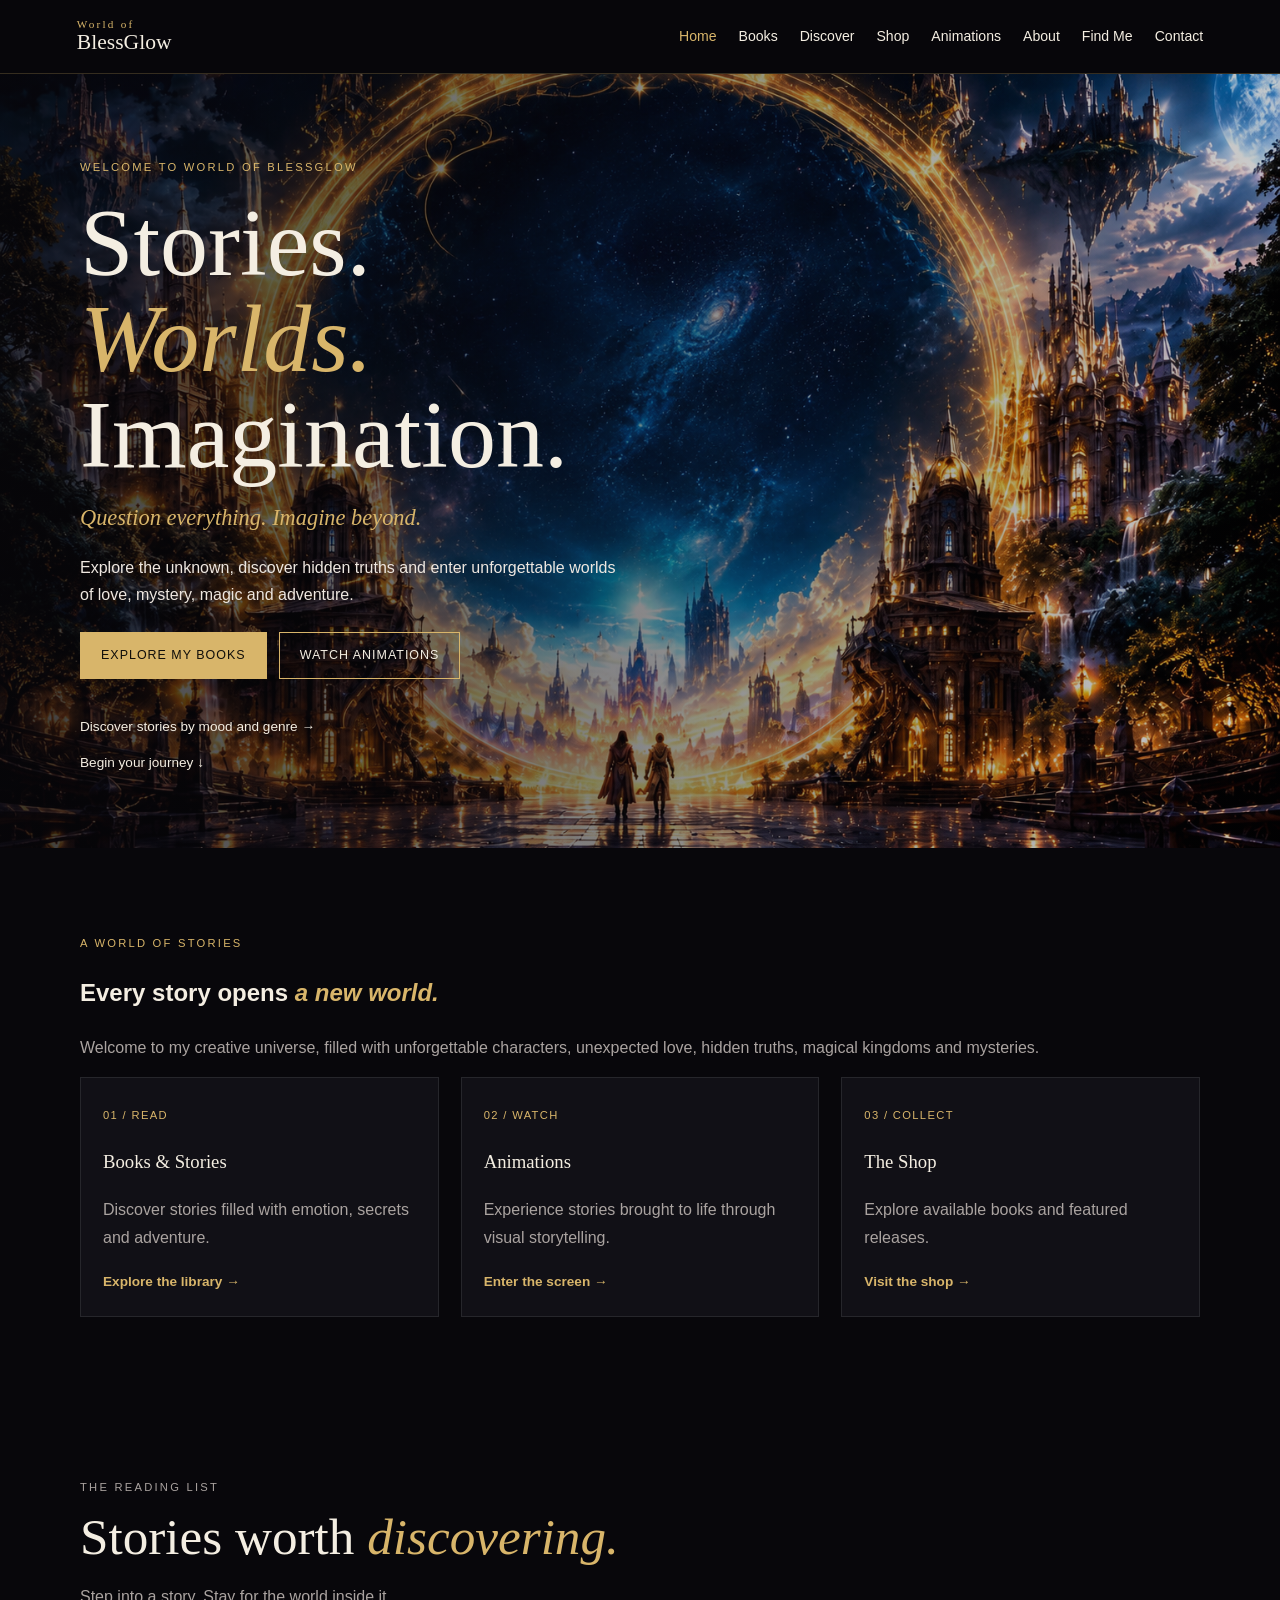
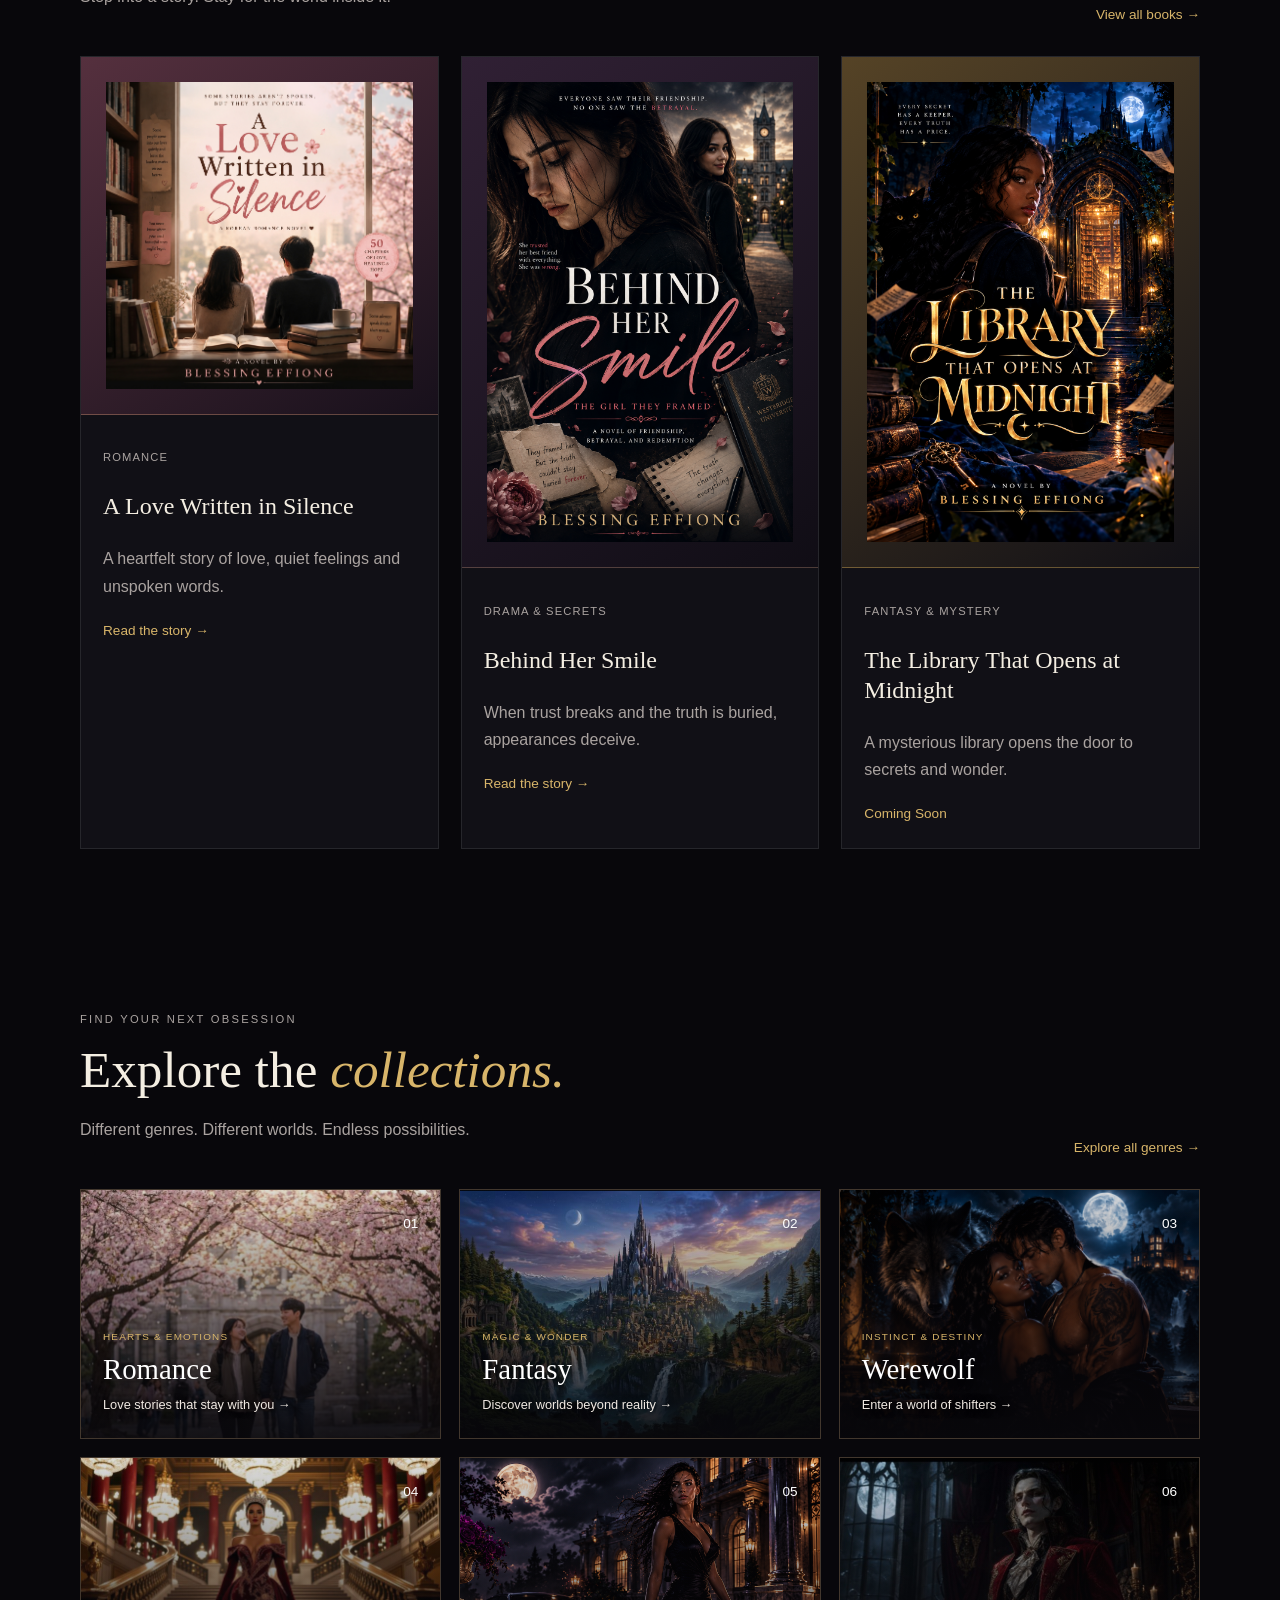
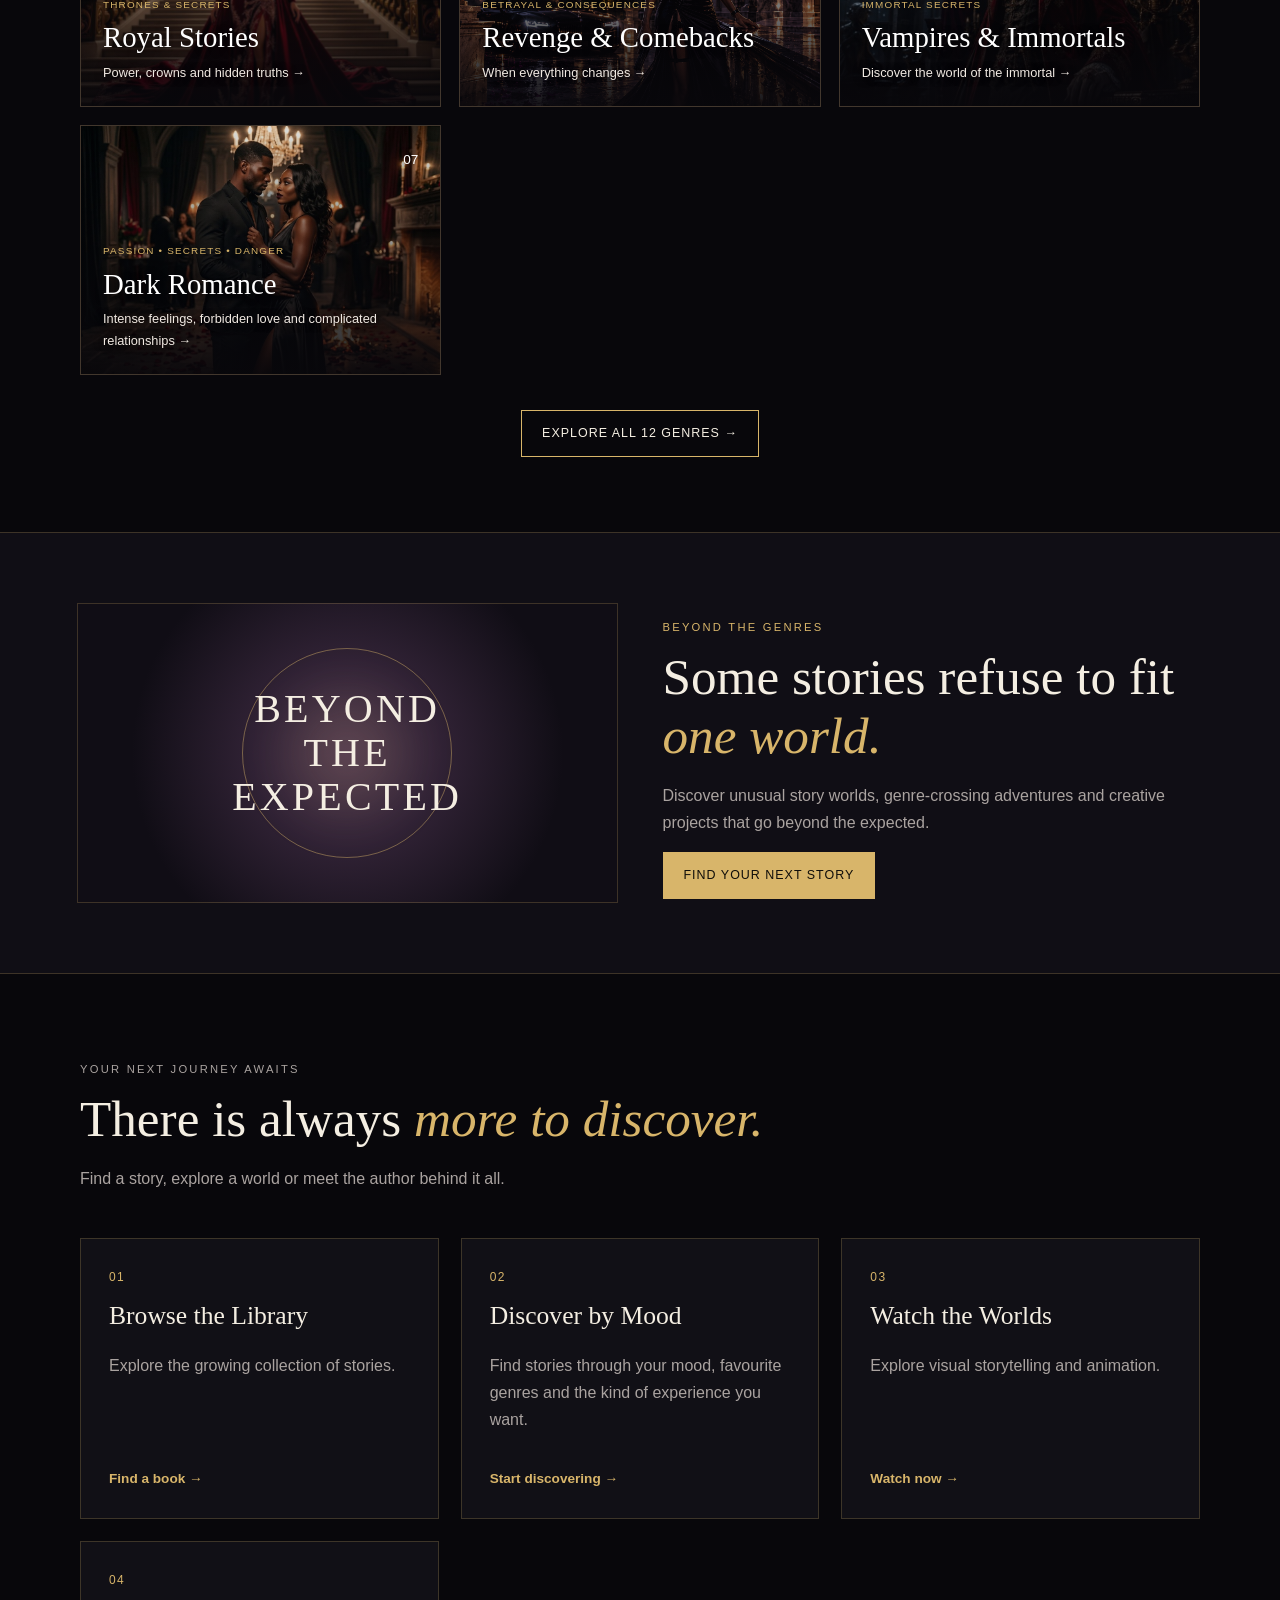
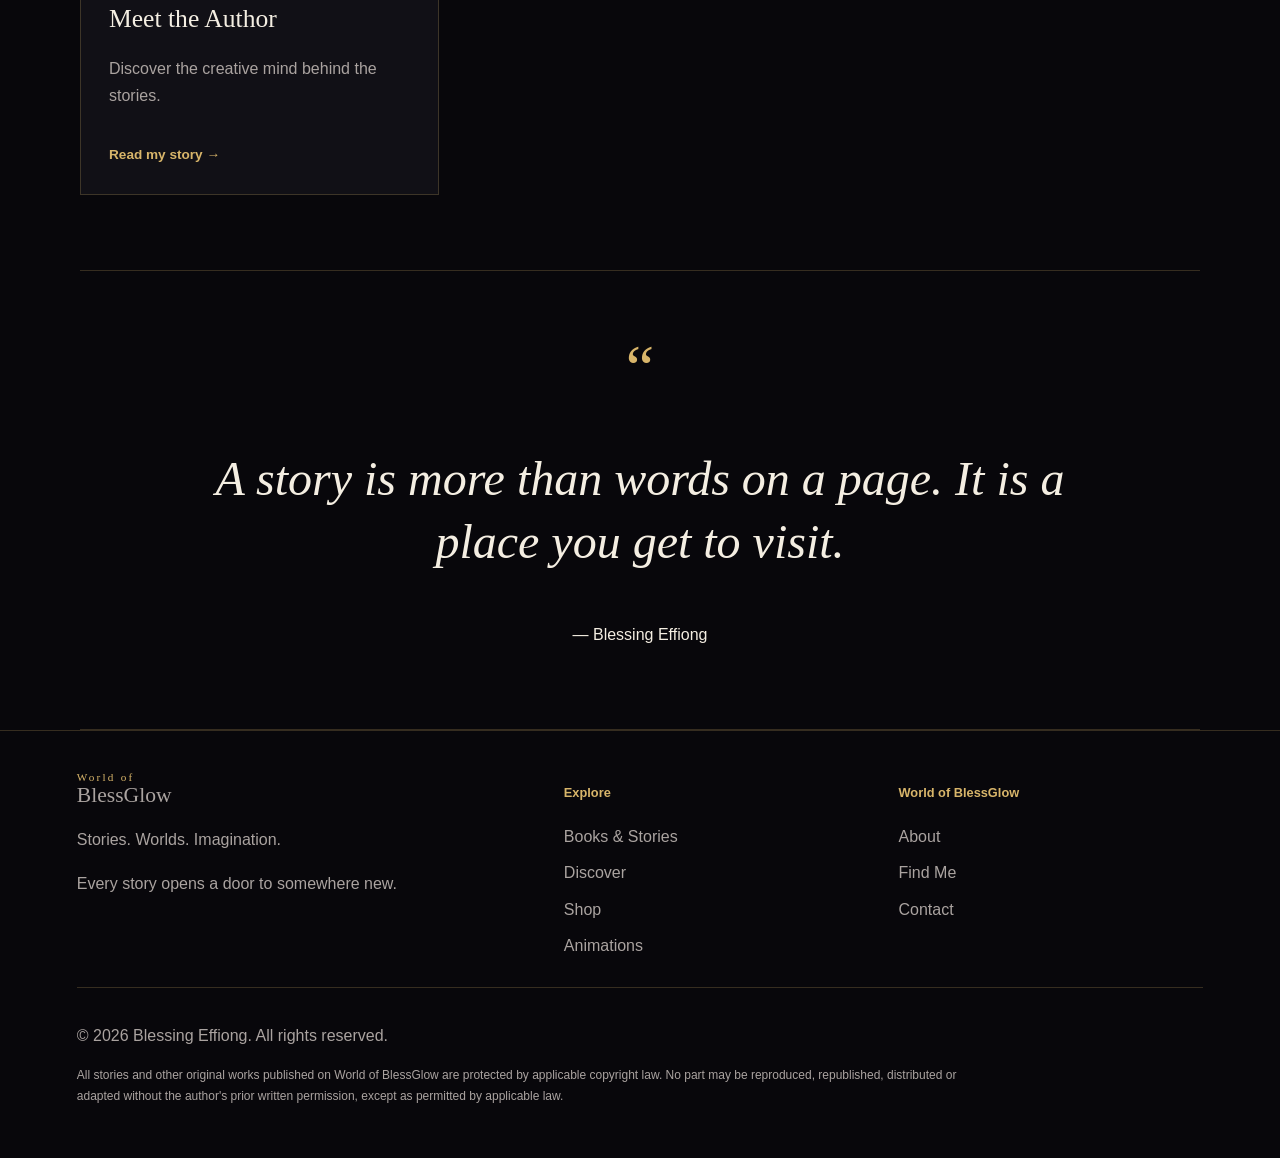
==== commit fd886691: "Update index.html" ====
--- a/index.html
+++ b/index.html
@@ -1,331 +1,482 @@
 <!DOCTYPE html>
 <html lang="en">
 <head>
-    <meta charset="UTF-8">
-    <meta name="viewport" content="width=device-width, initial-scale=1.0">
-    <title>World of BlessGlow | Stories. Worlds. Imagination.</title>
-    <link rel="stylesheet" href="style.css">
+  <meta charset="UTF-8">
+  <meta name="viewport" content="width=device-width, initial-scale=1.0">
+
+  <title>World of BlessGlow | Stories. Worlds. Imagination.</title>
+  <meta name="description" content="Discover original books, romance, fantasy, royal stories, vampire worlds, dark romance, mysteries and animations by Blessing Effiong.">
+  <meta name="theme-color" content="#08070b">
+
+  <link rel="stylesheet" href="style.css">
 </head>
 
 <body>
 
-    <!-- HEADER -->
-    <header>
-        <nav class="navbar">
-            <a href="index.html" class="logo">World of BlessGlow</a>
-
-            <button class="menu-toggle" aria-label="Toggle navigation">
-                ☰
-            </button>
-
-            <ul class="nav-links">
-                <li><a href="index.html">Home</a></li>
-                <li><a href="books.html">Books</a></li>
-                <li><a href="discover.html">Discover</a></li>
-                <li><a href="shop.html">Shop</a></li>
-                <li><a href="animations.html">Animations</a></li>
-                <li><a href="about.html">About</a></li>
-                <li><a href="find-me.html">Find Me</a></li>
-                <li><a href="contact.html">Contact</a></li>
-            </ul>
-        </nav>
-    </header>
-
-
-    <!-- HERO SECTION -->
-    <section class="hero">
-        <div class="hero-image"></div>
-
-        <div class="hero-content">
-            <p class="hero-subtitle">Stories. Worlds. Imagination.</p>
-
-            <h1>Welcome to World of BlessGlow</h1>
+  <!-- HEADER -->
+  <header class="site-header">
+    <a class="brand" href="index.html">
+      <span>World of</span>
+      BlessGlow
+    </a>
+
+    <button
+      class="menu-toggle"
+      type="button"
+      aria-label="Open navigation menu"
+      aria-expanded="false"
+      aria-controls="main-navigation"
+    >☰</button>
+
+    <nav class="nav" id="main-navigation" aria-label="Main navigation">
+      <a class="active" href="index.html" aria-current="page">Home</a>
+      <a href="books.html">Books</a>
+      <a href="discover.html">Discover</a>
+      <a href="shop.html">Shop</a>
+      <a href="animations.html">Animations</a>
+      <a href="about.html">About</a>
+      <a href="find-me.html">Find Me</a>
+      <a href="contact.html">Contact</a>
+    </nav>
+  </header>
+
+  <main>
+
+    <!-- HERO -->
+    <section class="hero hero-home">
+      <div
+        class="hero-image"
+        role="img"
+        aria-label="A glowing portal into a magical world"
+      ></div>
+
+      <div class="hero-shade"></div>
+
+      <div class="hero-content">
+        <p class="eyebrow">WELCOME TO WORLD OF BLESSGLOW</p>
+
+        <h1>
+          Stories.<br>
+          <em>Worlds.</em><br>
+          Imagination.
+        </h1>
+
+        <p class="hero-slogan">
+          Question everything. Imagine beyond.
+        </p>
+
+        <p class="hero-text">
+          Explore the unknown, discover hidden truths and enter
+          unforgettable worlds of love, mystery, magic and adventure.
+        </p>
+
+        <div class="hero-buttons">
+          <a class="btn btn-gold" href="books.html">
+            Explore My Books
+          </a>
+
+          <a class="btn btn-outline" href="animations.html">
+            Watch Animations
+          </a>
+        </div>
+
+        <a class="hero-discover" href="discover.html">
+          Discover stories by mood and genre →
+        </a>
+
+        <br>
+
+        <a class="hero-discover" href="#discover">
+          Begin your journey ↓
+        </a>
+      </div>
+    </section>
+
+    <!-- WELCOME -->
+    <section class="section intro" id="discover">
+      <p class="eyebrow">A WORLD OF STORIES</p>
+
+      <h2>Every story opens <em>a new world.</em></h2>
+
+      <p class="lead">
+        Welcome to my creative universe, filled with unforgettable
+        characters, unexpected love, hidden truths, magical kingdoms
+        and mysteries.
+      </p>
+
+      <div class="feature-grid">
+
+        <a class="feature-card" href="books.html">
+          <span>01 / READ</span>
+          <h3>Books &amp; Stories</h3>
+          <p>
+            Discover stories filled with emotion, secrets and adventure.
+          </p>
+          <b>Explore the library →</b>
+        </a>
+
+        <a class="feature-card" href="animations.html">
+          <span>02 / WATCH</span>
+          <h3>Animations</h3>
+          <p>
+            Experience stories brought to life through visual storytelling.
+          </p>
+          <b>Enter the screen →</b>
+        </a>
+
+        <a class="feature-card" href="shop.html">
+          <span>03 / COLLECT</span>
+          <h3>The Shop</h3>
+          <p>
+            Explore available books and featured releases.
+          </p>
+          <b>Visit the shop →</b>
+        </a>
+
+      </div>
+    </section>
+
+    <!-- FEATURED BOOKS -->
+    <section class="section home-featured">
+      <div class="section-heading">
+        <div>
+          <p class="eyebrow">THE READING LIST</p>
+          <h2>Stories worth <em>discovering.</em></h2>
+          <p>Step into a story. Stay for the world inside it.</p>
+        </div>
+
+        <a class="text-link" href="books.html">
+          View all books →
+        </a>
+      </div>
+
+      <div class="featured-book-grid">
+
+        <!-- BOOK 1 -->
+        <article class="featured-book">
+          <a
+            class="featured-cover love-cover"
+            href="read-love.html"
+            aria-label="Read A Love Written in Silence"
+          >
+            <img
+              src="20260710_225250_0000.jpg"
+              alt="A Love Written in Silence book cover"
+              style="width:100%;height:100%;object-fit:cover;display:block;"
+            >
+          </a>
+
+          <div class="featured-book-info">
+            <p class="book-category">ROMANCE</p>
+
+            <h3>
+              <a href="read-love.html">A Love Written in Silence</a>
+            </h3>
 
             <p>
-                Step into a world where stories come alive, emotions find a voice,
-                and imagination has no limits.
+              A heartfelt story of love, quiet feelings and unspoken words.
             </p>
 
-            <div class="hero-buttons">
-                <a href="books.html" class="btn">Explore Books</a>
-                <a href="animations.html" class="btn btn-outline">Watch Animations</a>
-            </div>
+            <a class="text-link" href="read-love.html">
+              Read the story →
+            </a>
+          </div>
+        </article>
+
+        <!-- BOOK 2 -->
+        <article class="featured-book">
+          <a
+            class="featured-cover smile-cover"
+            href="read-smile.html"
+            aria-label="Read Behind Her Smile: The Girl They Framed"
+          >
+            <img
+              src="file_00000000aea081f4b70cba513cf1c0d8.png"
+              alt="Behind Her Smile: The Girl They Framed book cover"
+              style="width:100%;height:100%;object-fit:cover;display:block;"
+            >
+          </a>
+
+          <div class="featured-book-info">
+            <p class="book-category">DRAMA &amp; SECRETS</p>
+
+            <h3>
+              <a href="read-smile.html">Behind Her Smile</a>
+            </h3>
+
+            <p>
+              When trust breaks and the truth is buried, appearances deceive.
+            </p>
+
+            <a class="text-link" href="read-smile.html">
+              Read the story →
+            </a>
+          </div>
+        </article>
+
+        <!-- BOOK 3 -->
+        <article class="featured-book">
+          <div
+            class="featured-cover library-cover"
+            aria-label="The Library That Opens at Midnight book cover"
+          >
+            <img
+              src="library-cover.png"
+              alt="The Library That Opens at Midnight book cover"
+              style="width:100%;height:100%;object-fit:cover;display:block;"
+            >
+          </div>
+
+          <div class="featured-book-info">
+            <p class="book-category">FANTASY &amp; MYSTERY</p>
+
+            <h3>The Library That Opens at Midnight</h3>
+
+            <p>
+              A mysterious library opens the door to secrets and wonder.
+            </p>
+
+            <span class="text-link">Coming Soon</span>
+          </div>
+        </article>
+
+      </div>
+    </section>
+
+    <!-- SEVEN FEATURED GENRE COLLECTIONS -->
+    <section class="section home-collections">
+      <div class="section-heading">
+        <div>
+          <p class="eyebrow">FIND YOUR NEXT OBSESSION</p>
+          <h2>Explore the <em>collections.</em></h2>
+          <p>
+            Different genres. Different worlds. Endless possibilities.
+          </p>
         </div>
-    </section>
-
-
-    <!-- DISCOVER BY MOOD -->
-    <section class="discover-mood">
-        <div class="section-heading">
-            <p class="section-subtitle">Find Your Next Escape</p>
-            <h2>What Are You in the Mood For?</h2>
-            <p>Every mood has a story waiting for you.</p>
+
+        <a class="text-link" href="discover.html">
+          Explore all genres →
+        </a>
+      </div>
+
+      <div class="genre-grid">
+
+        <!-- 01 ROMANCE -->
+        <a class="genre-card genre-romance" href="discover.html">
+          <span class="genre-number">01</span>
+          <span class="genre-copy">
+            <small>HEARTS &amp; EMOTIONS</small>
+            <strong>Romance</strong>
+            <span>Love stories that stay with you →</span>
+          </span>
+        </a>
+
+        <!-- 02 FANTASY -->
+        <a class="genre-card genre-fantasy" href="discover.html">
+          <span class="genre-number">02</span>
+          <span class="genre-copy">
+            <small>MAGIC &amp; WONDER</small>
+            <strong>Fantasy</strong>
+            <span>Discover worlds beyond reality →</span>
+          </span>
+        </a>
+
+        <!-- 03 WEREWOLF -->
+        <a class="genre-card genre-werewolf" href="discover.html">
+          <span class="genre-number">03</span>
+          <span class="genre-copy">
+            <small>INSTINCT &amp; DESTINY</small>
+            <strong>Werewolf</strong>
+            <span>Enter a world of shifters →</span>
+          </span>
+        </a>
+
+        <!-- 04 ROYAL STORIES -->
+        <a class="genre-card genre-royal" href="discover.html">
+          <span class="genre-number">04</span>
+          <span class="genre-copy">
+            <small>THRONES &amp; SECRETS</small>
+            <strong>Royal Stories</strong>
+            <span>Power, crowns and hidden truths →</span>
+          </span>
+        </a>
+
+        <!-- 05 REVENGE & COMEBACKS -->
+        <a class="genre-card genre-revenge" href="discover.html">
+          <span class="genre-number">05</span>
+          <span class="genre-copy">
+            <small>BETRAYAL &amp; CONSEQUENCES</small>
+            <strong>Revenge &amp; Comebacks</strong>
+            <span>When everything changes →</span>
+          </span>
+        </a>
+
+        <!-- 06 VAMPIRES -->
+        <a class="genre-card genre-vampire" href="discover.html">
+          <span class="genre-number">06</span>
+          <span class="genre-copy">
+            <small>IMMORTAL SECRETS</small>
+            <strong>Vampires &amp; Immortals</strong>
+            <span>Discover the world of the immortal →</span>
+          </span>
+        </a>
+
+        <!-- 07 DARK ROMANCE -->
+        <a class="genre-card genre-dark-romance" href="discover.html">
+          <span class="genre-number">07</span>
+          <span class="genre-copy">
+            <small>PASSION • SECRETS • DANGER</small>
+            <strong>Dark Romance</strong>
+            <span>
+              Intense feelings, forbidden love and complicated relationships →
+            </span>
+          </span>
+        </a>
+
+      </div>
+
+      <div style="text-align:center;margin-top:35px;">
+        <a class="btn btn-outline" href="discover.html">
+          Explore All 12 Genres →
+        </a>
+      </div>
+    </section>
+
+    <!-- BEYOND THE GENRES -->
+    <section class="beyond-section">
+      <div class="beyond-art" aria-hidden="true">
+        <div class="beyond-orbit"></div>
+        <div class="beyond-light"></div>
+        <span>BEYOND<br>THE<br>EXPECTED</span>
+      </div>
+
+      <div class="beyond-copy">
+        <p class="eyebrow">BEYOND THE GENRES</p>
+
+        <h2>
+          Some stories refuse to fit <em>one world.</em>
+        </h2>
+
+        <p>
+          Discover unusual story worlds, genre-crossing adventures and
+          creative projects that go beyond the expected.
+        </p>
+
+        <a class="btn btn-gold" href="discover.html">
+          Find Your Next Story
+        </a>
+      </div>
+    </section>
+
+    <!-- DISCOVER MORE -->
+    <section class="section discover-section">
+      <div class="section-heading">
+        <div>
+          <p class="eyebrow">YOUR NEXT JOURNEY AWAITS</p>
+          <h2>There is always <em>more to discover.</em></h2>
+          <p>
+            Find a story, explore a world or meet the author behind it all.
+          </p>
         </div>
-
-        <div class="mood-buttons">
-            <a href="discover.html">Love & Romance</a>
-            <a href="discover.html">Mystery & Secrets</a>
-            <a href="discover.html">Fantasy & Magic</a>
-            <a href="discover.html">Drama & Scandals</a>
-        </div>
-    </section>
-
-
-    <!-- WELCOME INTRO -->
-    <section class="welcome-section">
-        <div class="section-heading">
-            <p class="section-subtitle">A World Beyond Imagination</p>
-            <h2>More Than Just Stories</h2>
-            <p>
-                World of BlessGlow is a creative space built for readers,
-                dreamers, and anyone who loves getting lost in another world.
-            </p>
-        </div>
-
-        <div class="welcome-grid">
-
-            <div class="welcome-card">
-                <h3>Books & Stories</h3>
-                <p>
-                    Discover original stories filled with romance, mystery,
-                    fantasy, unforgettable characters, and emotional journeys.
-                </p>
-                <a href="books.html">Explore Stories →</a>
-            </div>
-
-            <div class="welcome-card">
-                <h3>Animations</h3>
-                <p>
-                    Experience dramatic worlds and captivating stories
-                    through animated storytelling.
-                </p>
-                <a href="animations.html">Explore Animations →</a>
-            </div>
-
-            <div class="welcome-card">
-                <h3>Shop</h3>
-                <p>
-                    Discover creative products and special collections
-                    from the World of BlessGlow.
-                </p>
-                <a href="shop.html">Visit the Shop →</a>
-            </div>
-
-        </div>
-    </section>
-
-
-    <!-- FEATURED STORIES -->
-    <section class="featured-stories">
-        <div class="section-heading">
-            <p class="section-subtitle">From the World of BlessGlow</p>
-            <h2>Stories Worth Discovering</h2>
-            <p>Meet the stories waiting to take you somewhere unforgettable.</p>
-        </div>
-
-        <div class="featured-grid">
-
-            <!-- BOOK 1 -->
-            <div class="featured-book">
-                <a href="read-love.html" class="featured-cover">
-                    <img
-                        src="20260710_225250_0000.jpg"
-                        alt="A Love Written in Silence book cover"
-                        style="width:100%; height:100%; object-fit:cover; display:block;"
-                    >
-                </a>
-
-                <div class="featured-info">
-                    <h3>
-                        <a href="read-love.html">A Love Written in Silence</a>
-                    </h3>
-
-                    <p>
-                        A heartfelt university romance about quiet feelings,
-                        unexpected connections, and a love that speaks without words.
-                    </p>
-
-                    <a href="read-love.html" class="read-link">Read Story →</a>
-                </div>
-            </div>
-
-
-            <!-- BOOK 2 -->
-            <div class="featured-book">
-                <a href="read-smile.html" class="featured-cover">
-                    <img
-                        src="file_00000000aea081f4b70cba513cf1c0d8.png"
-                        alt="Behind Her Smile: The Girl They Framed book cover"
-                        style="width:100%; height:100%; object-fit:cover; display:block;"
-                    >
-                </a>
-
-                <div class="featured-info">
-                    <h3>
-                        <a href="read-smile.html">Behind Her Smile</a>
-                    </h3>
-
-                    <p>
-                        The Girl They Framed. A story of betrayal, buried truths,
-                        and a young woman determined to uncover what really happened.
-                    </p>
-
-                    <a href="read-smile.html" class="read-link">Read Story →</a>
-                </div>
-            </div>
-
-
-            <!-- BOOK 3 -->
-            <div class="featured-book">
-                <div class="featured-cover library-cover">
-                    <img
-                        src="library-cover.png"
-                        alt="The Library That Opens at Midnight book cover"
-                        style="width:100%; height:100%; object-fit:cover; display:block;"
-                    >
-                </div>
-
-                <div class="featured-info">
-                    <h3>The Library That Opens at Midnight</h3>
-
-                    <p>
-                        Some doors should never be opened. Enter a mysterious
-                        world where secrets wait between the pages.
-                    </p>
-
-                    <span class="read-link coming-soon">Coming Soon</span>
-                </div>
-            </div>
-
-        </div>
-
-        <div class="section-button">
-            <a href="books.html" class="btn">Explore All Books</a>
-        </div>
-    </section>
-
-
-    <!-- FEATURED GENRES -->
-    <section class="featured-genres">
-        <div class="section-heading">
-            <p class="section-subtitle">Explore Your Next Adventure</p>
-            <h2>Discover Stories by Genre</h2>
-            <p>Find the worlds and storylines that speak to you.</p>
-        </div>
-
-        <div class="genre-grid">
-
-            <a href="discover.html" class="genre-card romance">
-                <span>Romance</span>
-            </a>
-
-            <a href="discover.html" class="genre-card fantasy">
-                <span>Fantasy & Magic</span>
-            </a>
-
-            <a href="discover.html" class="genre-card werewolf">
-                <span>Werewolf & Shifter</span>
-            </a>
-
-            <a href="discover.html" class="genre-card royal">
-                <span>Royal Stories</span>
-            </a>
-
-            <a href="discover.html" class="genre-card revenge">
-                <span>Revenge & Comebacks</span>
-            </a>
-
-            <a href="discover.html" class="genre-card vampire">
-                <span>Vampires & Immortals</span>
-            </a>
-
-            <a href="discover.html" class="genre-card dark-romance">
-                <span>Dark Romance</span>
-            </a>
-
-        </div>
-
-        <div class="section-button">
-            <a href="discover.html" class="btn">Explore All 12 Genres →</a>
-        </div>
-    </section>
-
-
-    <!-- BEYOND THE GENRES -->
-    <section class="beyond-genres">
-        <div class="section-heading">
-            <p class="section-subtitle">There Is More to Explore</p>
-            <h2>Beyond the Genres</h2>
-            <p>
-                From unforgettable characters to worlds filled with secrets,
-                there is always something new to discover.
-            </p>
-        </div>
-
-        <a href="discover.html" class="btn">Discover More</a>
-    </section>
-
-
-    <!-- DISCOVER MORE -->
-    <section class="discover-more">
-        <div class="section-heading">
-            <p class="section-subtitle">Your Next Favourite Might Be Here</p>
-            <h2>Keep Exploring</h2>
-        </div>
-
-        <div class="discover-more-grid">
-            <a href="books.html">All Books</a>
-            <a href="discover.html">All Genres</a>
-            <a href="animations.html">Animations</a>
-            <a href="shop.html">Shop</a>
-        </div>
-    </section>
-
-
-    <!-- QUOTE SECTION -->
-    <section class="quote-section">
-        <blockquote>
-            "Every story opens a door to a world that might never have existed
-            without imagination."
-        </blockquote>
-
-        <p>World of BlessGlow</p>
-    </section>
-
-
-    <!-- FOOTER -->
-    <footer class="footer">
-        <div class="footer-content">
-
-            <div class="footer-brand">
-                <h2>World of BlessGlow</h2>
-                <p>Stories. Worlds. Imagination.</p>
-            </div>
-
-            <div class="footer-links">
-                <h3>Explore</h3>
-                <a href="books.html">Books</a>
-                <a href="discover.html">Discover</a>
-                <a href="shop.html">Shop</a>
-                <a href="animations.html">Animations</a>
-            </div>
-
-            <div class="footer-links">
-                <h3>World of BlessGlow</h3>
-                <a href="about.html">About</a>
-                <a href="find-me.html">Find Me</a>
-                <a href="contact.html">Contact</a>
-            </div>
-
-        </div>
-
-        <div class="footer-bottom">
-            <p>© 2026 Blessing Effiong. All rights reserved.</p>
-        </div>
-    </footer>
-
-
-    <script src="script.js"></script>
+      </div>
+
+      <div class="discover-grid">
+
+        <a class="discover-card" href="books.html">
+          <span>01</span>
+          <h3>Browse the Library</h3>
+          <p>Explore the growing collection of stories.</p>
+          <b>Find a book →</b>
+        </a>
+
+        <a class="discover-card" href="discover.html">
+          <span>02</span>
+          <h3>Discover by Mood</h3>
+          <p>
+            Find stories through your mood, favourite genres
+            and the kind of experience you want.
+          </p>
+          <b>Start discovering →</b>
+        </a>
+
+        <a class="discover-card" href="animations.html">
+          <span>03</span>
+          <h3>Watch the Worlds</h3>
+          <p>Explore visual storytelling and animation.</p>
+          <b>Watch now →</b>
+        </a>
+
+        <a class="discover-card" href="about.html">
+          <span>04</span>
+          <h3>Meet the Author</h3>
+          <p>Discover the creative mind behind the stories.</p>
+          <b>Read my story →</b>
+        </a>
+
+      </div>
+    </section>
+
+    <!-- QUOTE -->
+    <section class="section quote-section">
+      <div class="quote-mark" aria-hidden="true">“</div>
+
+      <blockquote>
+        A story is more than words on a page. It is a place you get to visit.
+      </blockquote>
+
+      <p>— Blessing Effiong</p>
+    </section>
+
+  </main>
+
+  <!-- FOOTER -->
+  <footer class="site-footer">
+    <div class="footer-main">
+
+      <div class="footer-brand">
+        <a class="brand" href="index.html">
+          <span>World of</span>
+          BlessGlow
+        </a>
+
+        <p>Stories. Worlds. Imagination.</p>
+        <p class="footer-tagline">
+          Every story opens a door to somewhere new.
+        </p>
+      </div>
+
+      <div class="footer-column">
+        <h2>Explore</h2>
+        <a href="books.html">Books &amp; Stories</a>
+        <a href="discover.html">Discover</a>
+        <a href="shop.html">Shop</a>
+        <a href="animations.html">Animations</a>
+      </div>
+
+      <div class="footer-column">
+        <h2>World of BlessGlow</h2>
+        <a href="about.html">About</a>
+        <a href="find-me.html">Find Me</a>
+        <a href="contact.html">Contact</a>
+      </div>
+
+    </div>
+
+    <div class="footer-bottom">
+      <p class="copyright">
+        © 2026 Blessing Effiong. All rights reserved.
+      </p>
+
+      <p class="copyright-notice">
+        All stories and other original works published on World of BlessGlow
+        are protected by applicable copyright law. No part may be reproduced,
+        republished, distributed or adapted without the author's prior written
+        permission, except as permitted by applicable law.
+      </p>
+    </div>
+  </footer>
+
+  <script src="script.js"></script>
 
 </body>
-  </html>
+        </html>
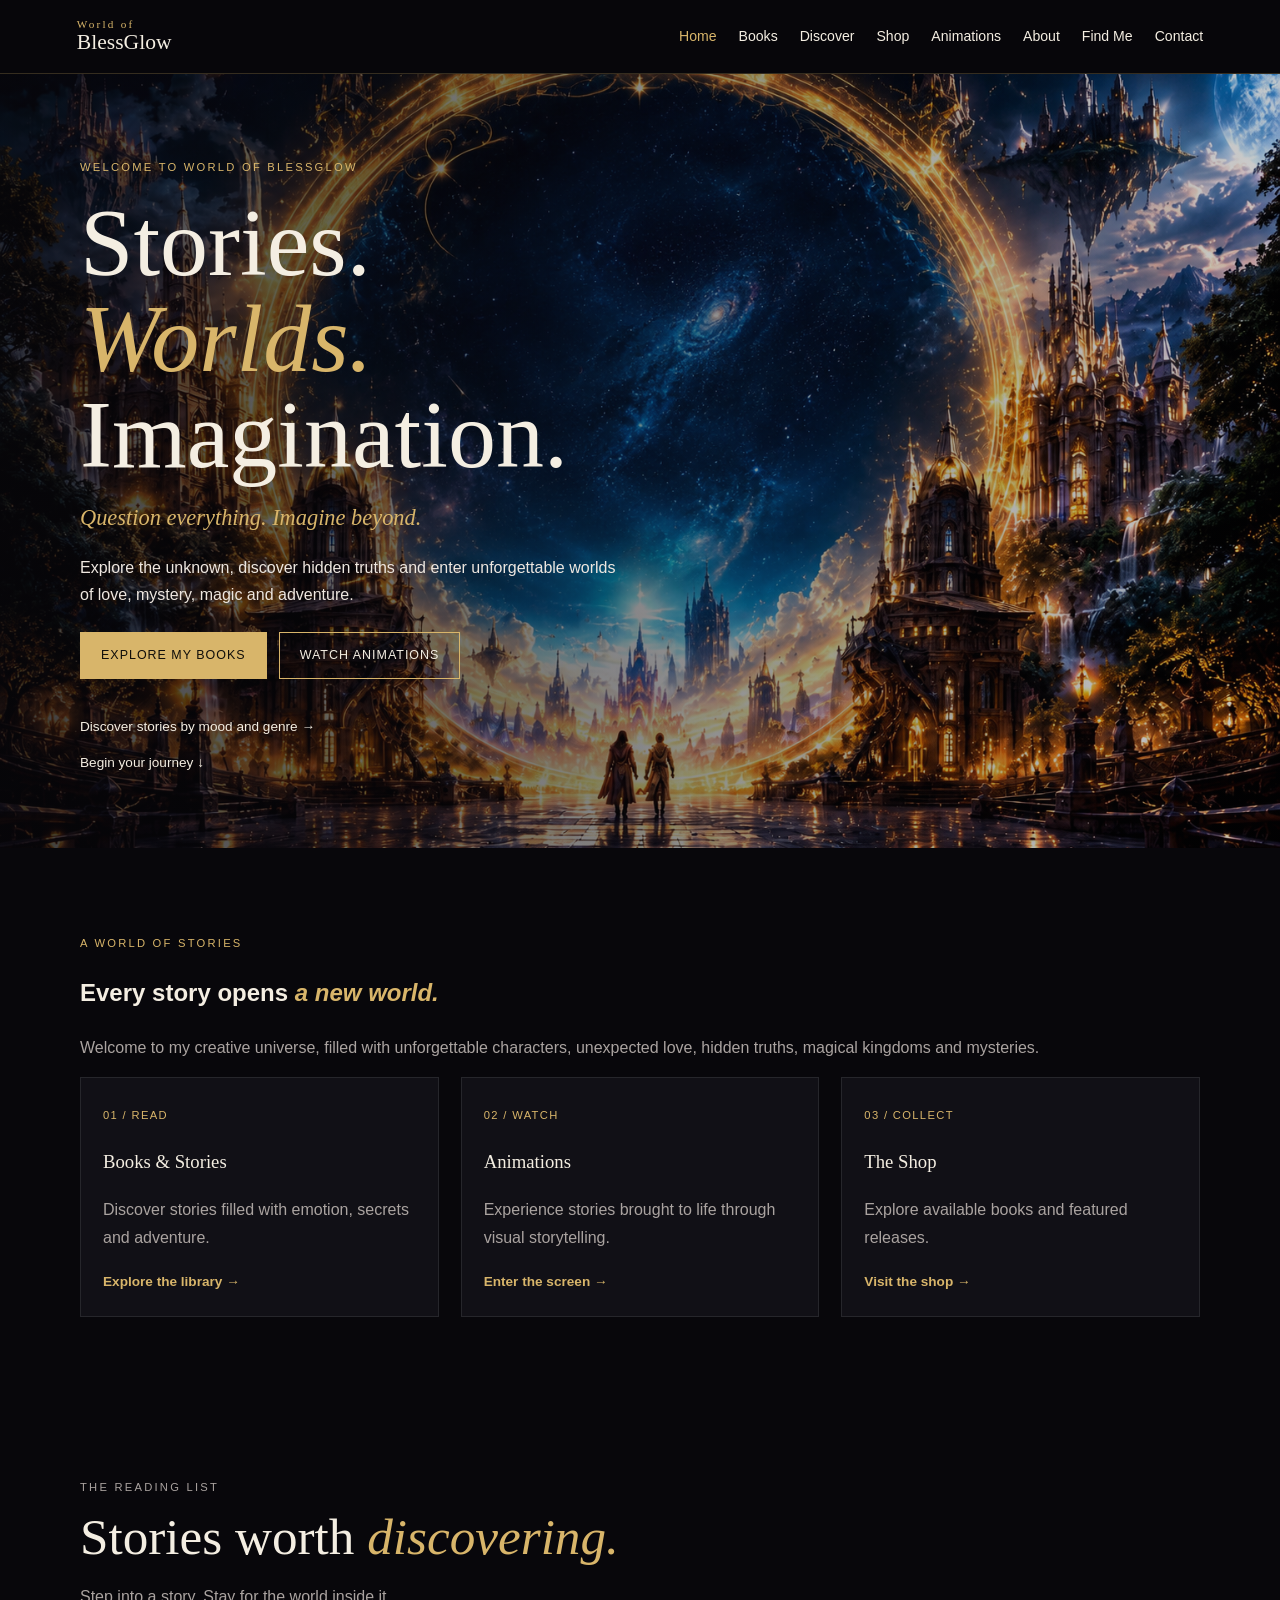
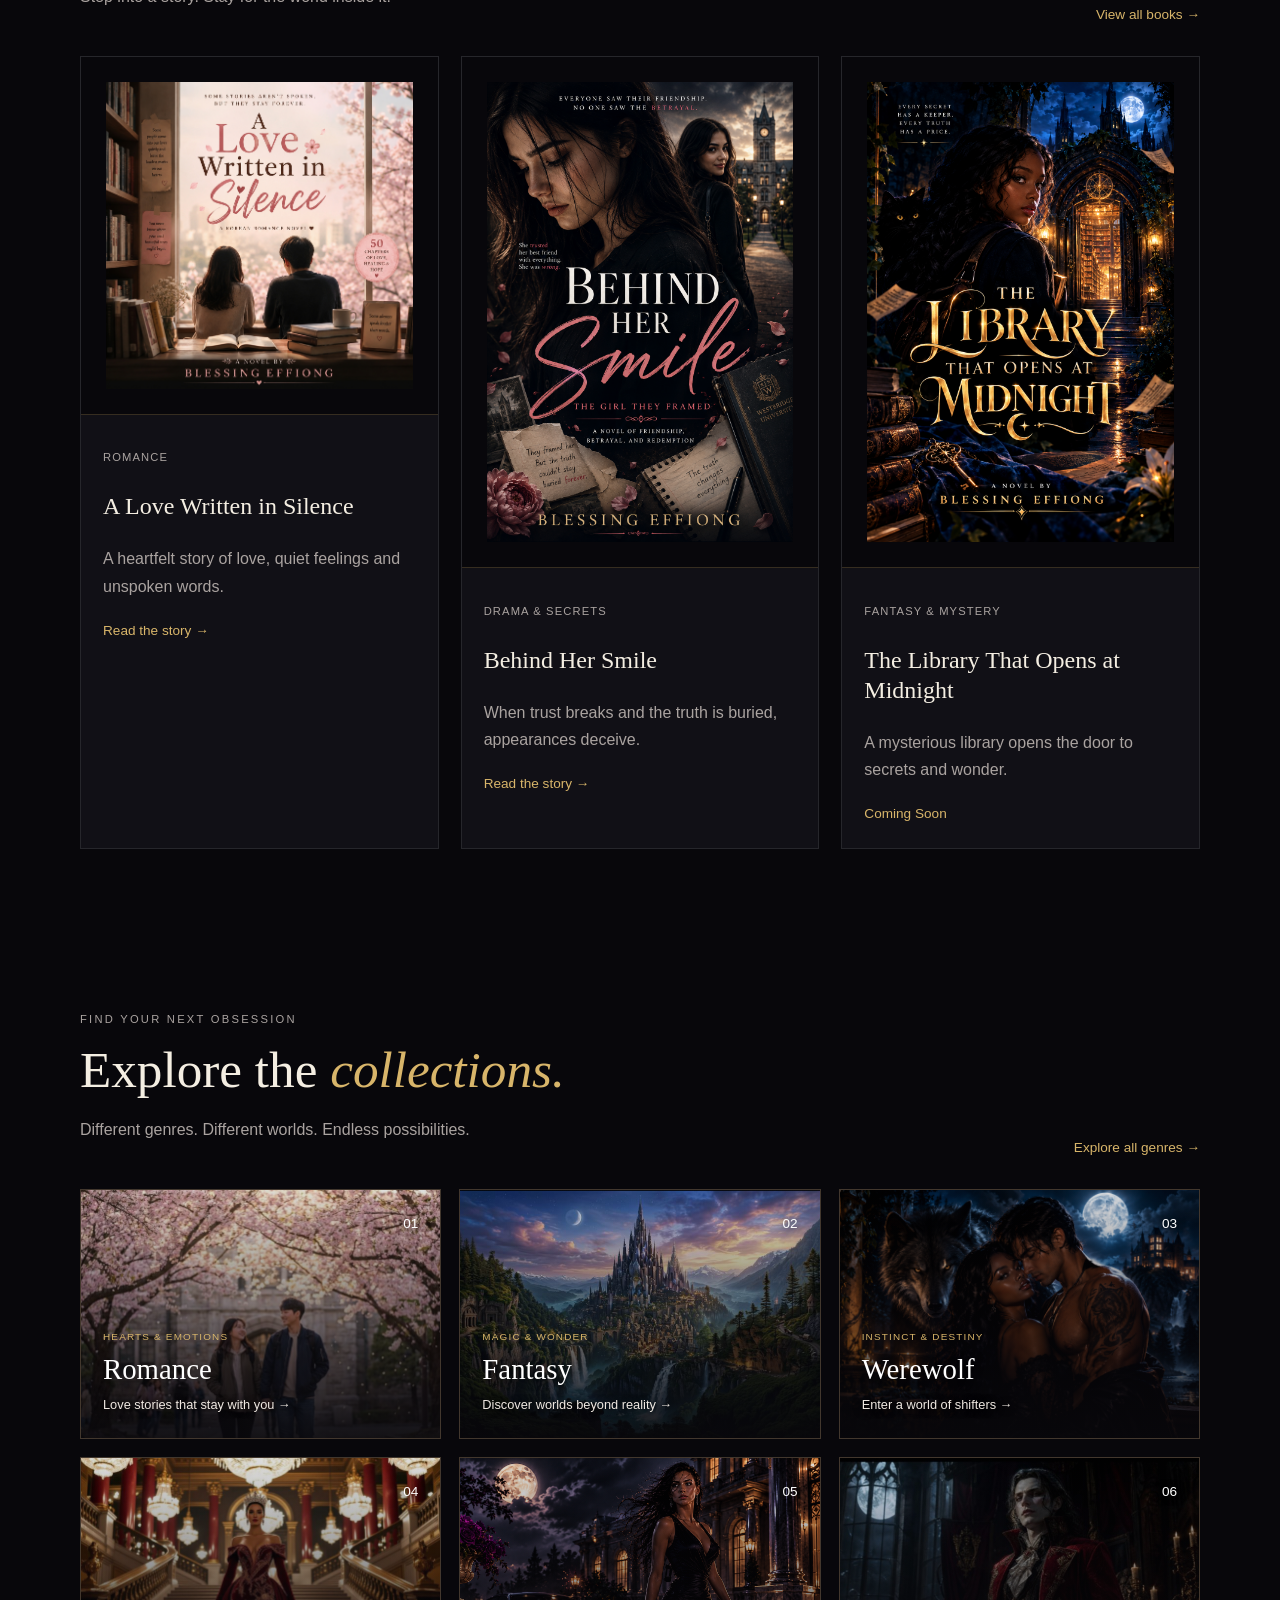
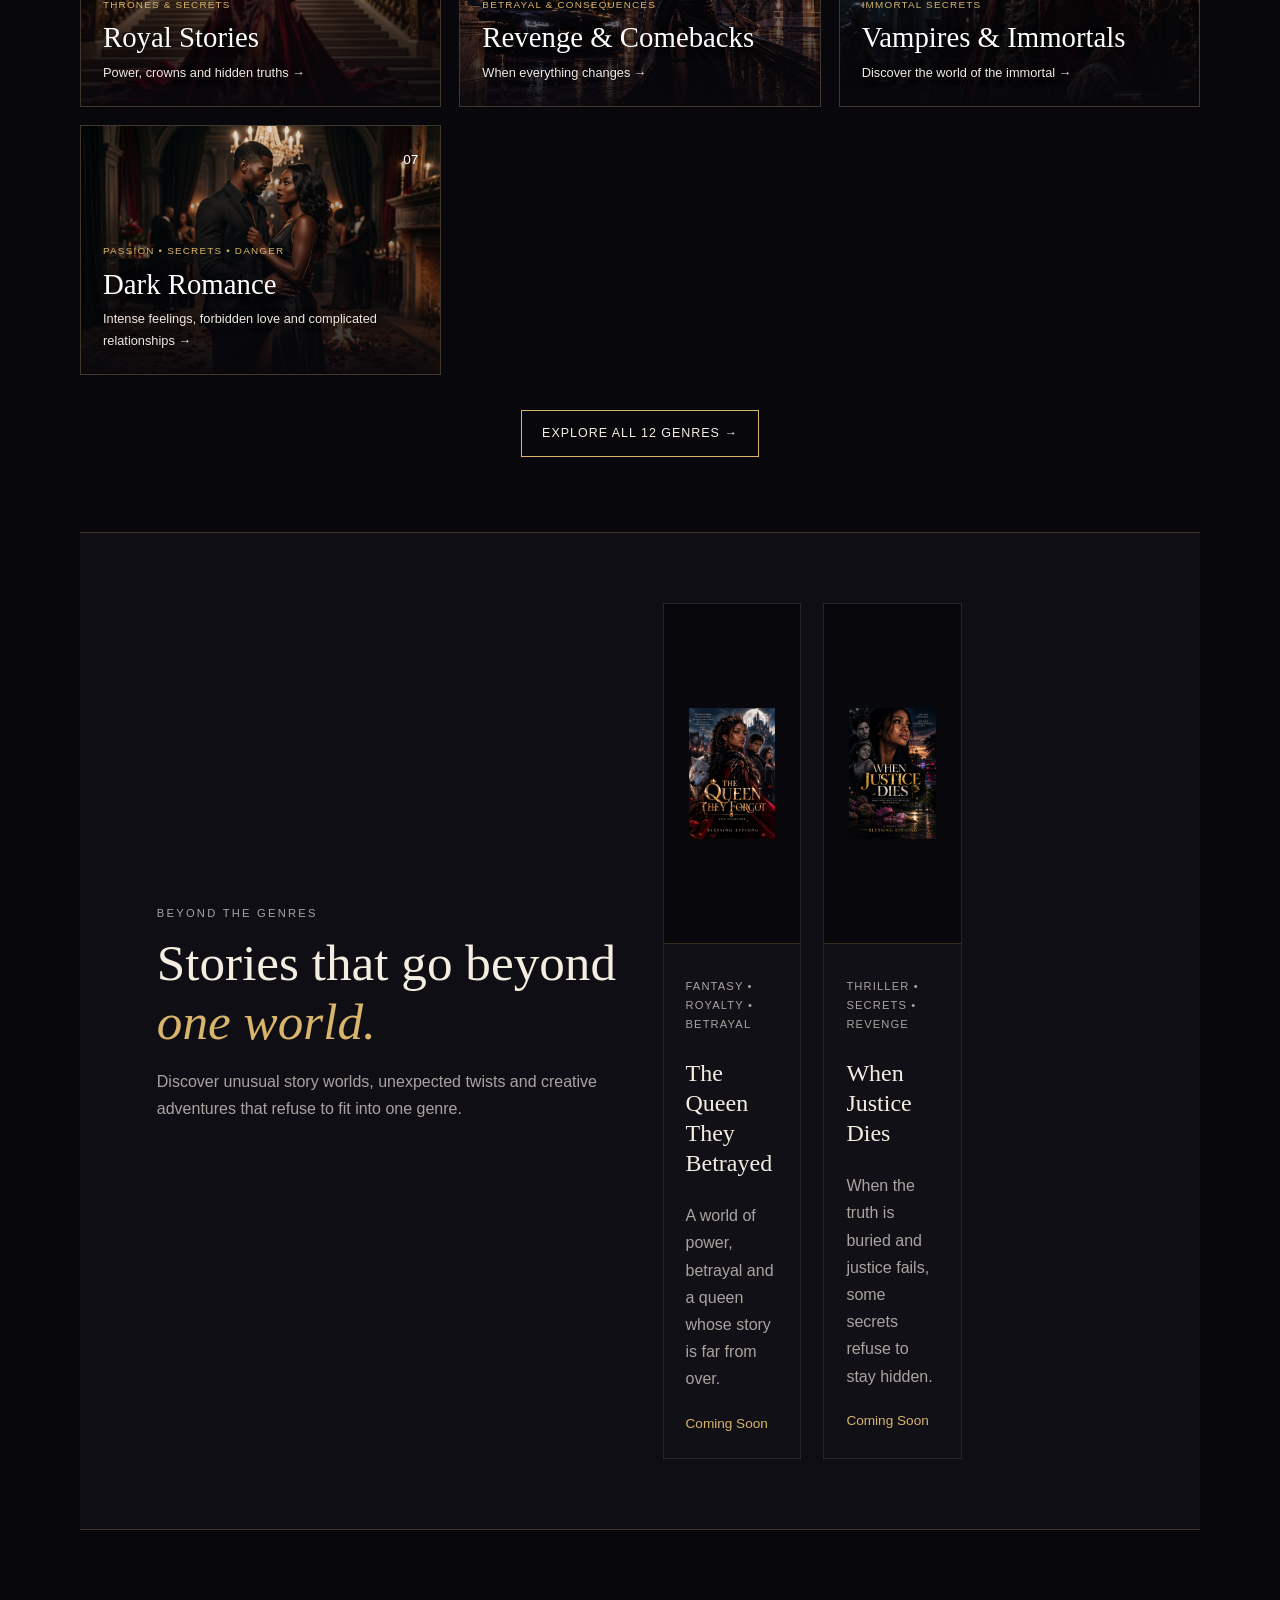
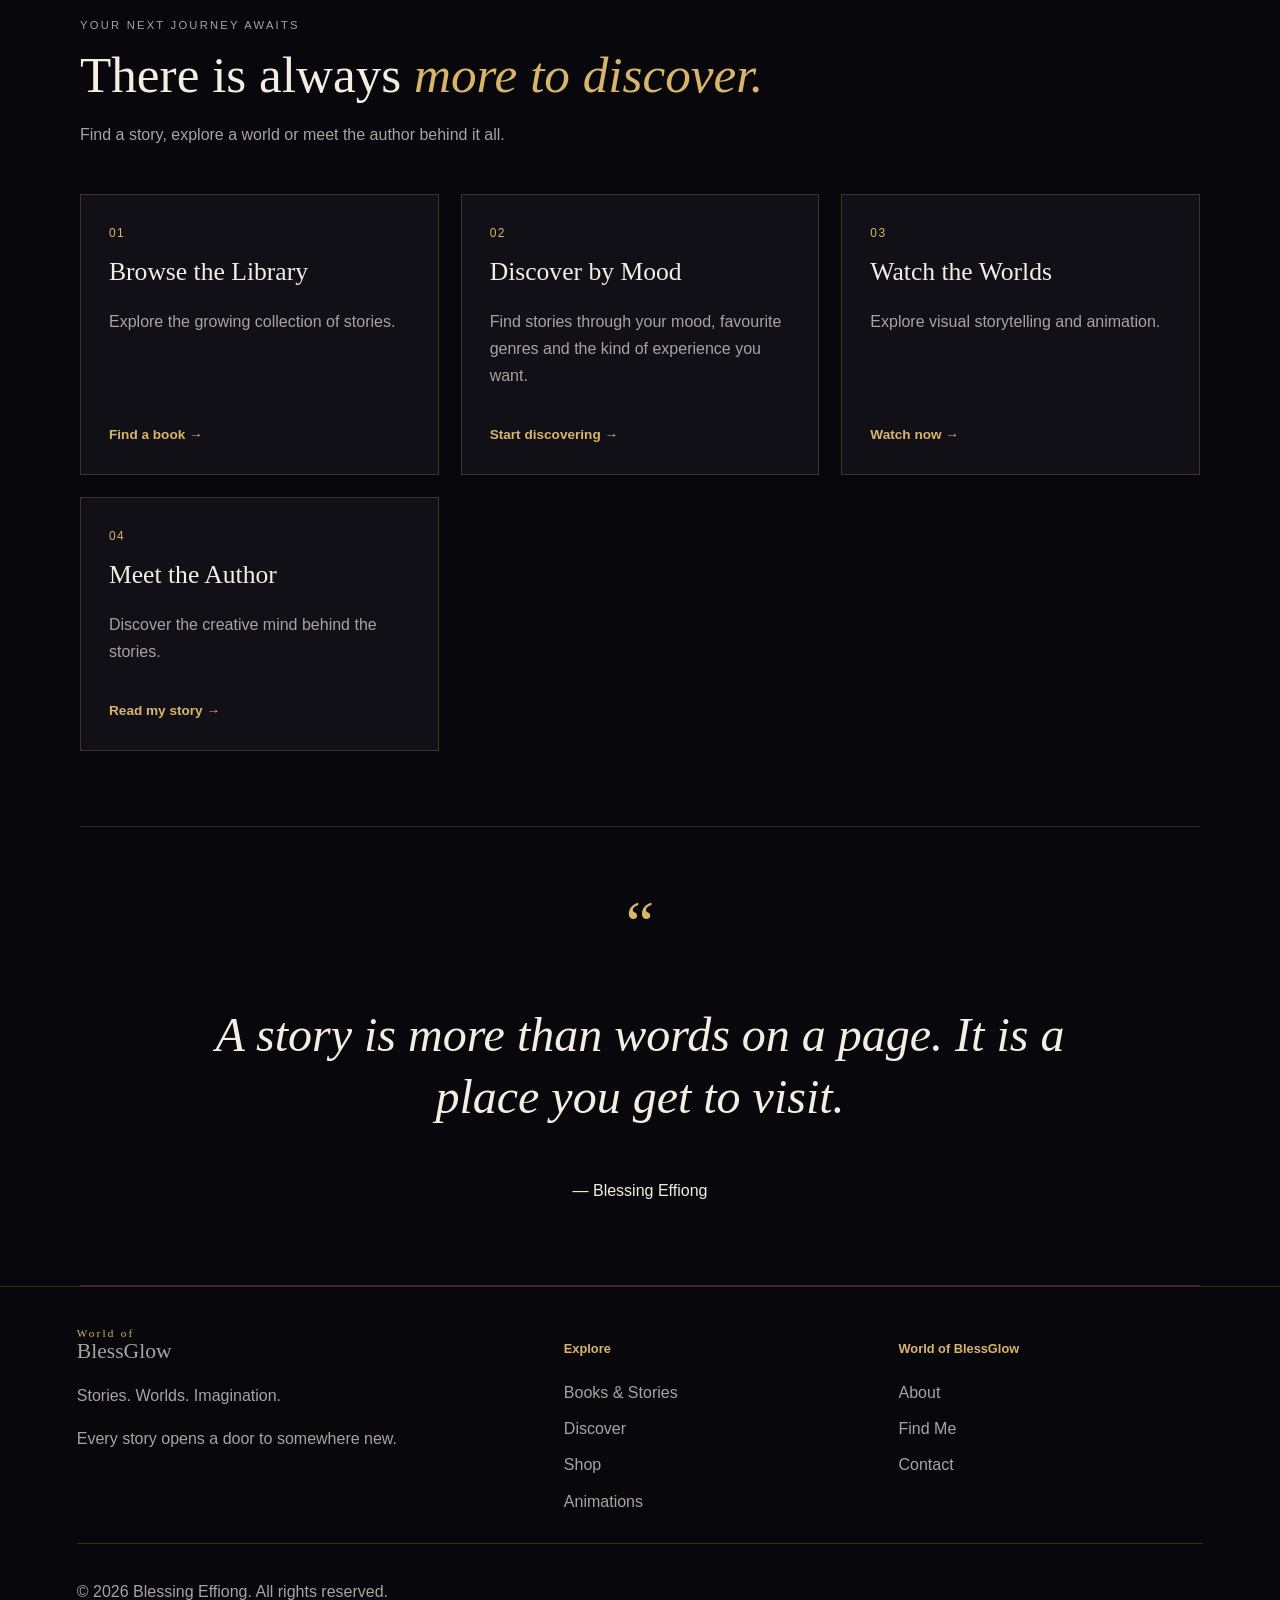
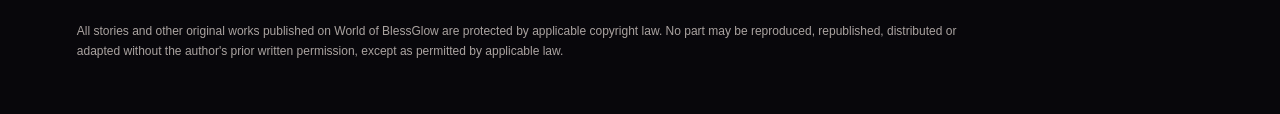
==== commit e8fc8b46: "Update index.html" ====
--- a/index.html
+++ b/index.html
@@ -343,29 +343,79 @@
     </section>
 
     <!-- BEYOND THE GENRES -->
-    <section class="beyond-section">
-      <div class="beyond-art" aria-hidden="true">
-        <div class="beyond-orbit"></div>
-        <div class="beyond-light"></div>
-        <span>BEYOND<br>THE<br>EXPECTED</span>
-      </div>
-
-      <div class="beyond-copy">
-        <p class="eyebrow">BEYOND THE GENRES</p>
-
-        <h2>
-          Some stories refuse to fit <em>one world.</em>
-        </h2>
-
-        <p>
-          Discover unusual story worlds, genre-crossing adventures and
-          creative projects that go beyond the expected.
-        </p>
-
-        <a class="btn btn-gold" href="discover.html">
-          Find Your Next Story
-        </a>
-      </div>
+    <section class="section beyond-section">
+
+      <div class="section-heading">
+        <div>
+          <p class="eyebrow">BEYOND THE GENRES</p>
+
+          <h2>
+            Stories that go beyond <em>one world.</em>
+          </h2>
+
+          <p>
+            Discover unusual story worlds, unexpected twists and
+            creative adventures that refuse to fit into one genre.
+          </p>
+        </div>
+      </div>
+
+      <div class="featured-book-grid">
+
+        <!-- THE QUEEN THEY BETRAYED -->
+        <article class="featured-book">
+
+          <div class="featured-cover">
+            <img
+              src="queen-they-betrayed.png"
+              alt="The Queen They Betrayed book cover"
+              style="width:100%;height:100%;object-fit:cover;display:block;"
+            >
+          </div>
+
+          <div class="featured-book-info">
+            <p class="book-category">FANTASY • ROYALTY • BETRAYAL</p>
+
+            <h3>The Queen They Betrayed</h3>
+
+            <p>
+              A world of power, betrayal and a queen whose story
+              is far from over.
+            </p>
+
+            <span class="text-link">Coming Soon</span>
+          </div>
+
+        </article>
+
+        <!-- WHEN JUSTICE DIES -->
+        <article class="featured-book">
+
+          <div class="featured-cover">
+            <img
+              src="when-justice-dies.png"
+              alt="When Justice Dies book cover"
+              style="width:100%;height:100%;object-fit:cover;display:block;"
+            >
+          </div>
+
+          <div class="featured-book-info">
+            <p class="book-category">THRILLER • SECRETS • REVENGE</p>
+
+            <h3>When Justice Dies</h3>
+
+            <p>
+              When the truth is buried and justice fails,
+              some secrets refuse to stay hidden.
+            </p>
+
+            <span class="text-link">Coming Soon</span>
+          </div>
+
+        </article>
+
+      </div>
+
     </section>
 
     <!-- DISCOVER MORE -->
@@ -479,4 +529,4 @@
   <script src="script.js"></script>
 
 </body>
-        </html>
+              </html>
--- a/style.css
+++ b/style.css
@@ -451,3 +451,20 @@
   .discover-card { padding: 24px; }
                                                       }
     
+/* FEATURED BOOK COVERS — UNIFIED BLACK BACKGROUND */
+
+.featured-cover,
+.featured-cover.love-cover,
+.featured-cover.smile-cover,
+.featured-cover.library-cover {
+    background: #08070b !important;
+    background-image: none !important;
+}
+
+/* Keep actual book covers fitted neatly */
+.featured-cover img {
+    display: block;
+    width: 100%;
+    height: 100%;
+    object-fit: cover;
+}
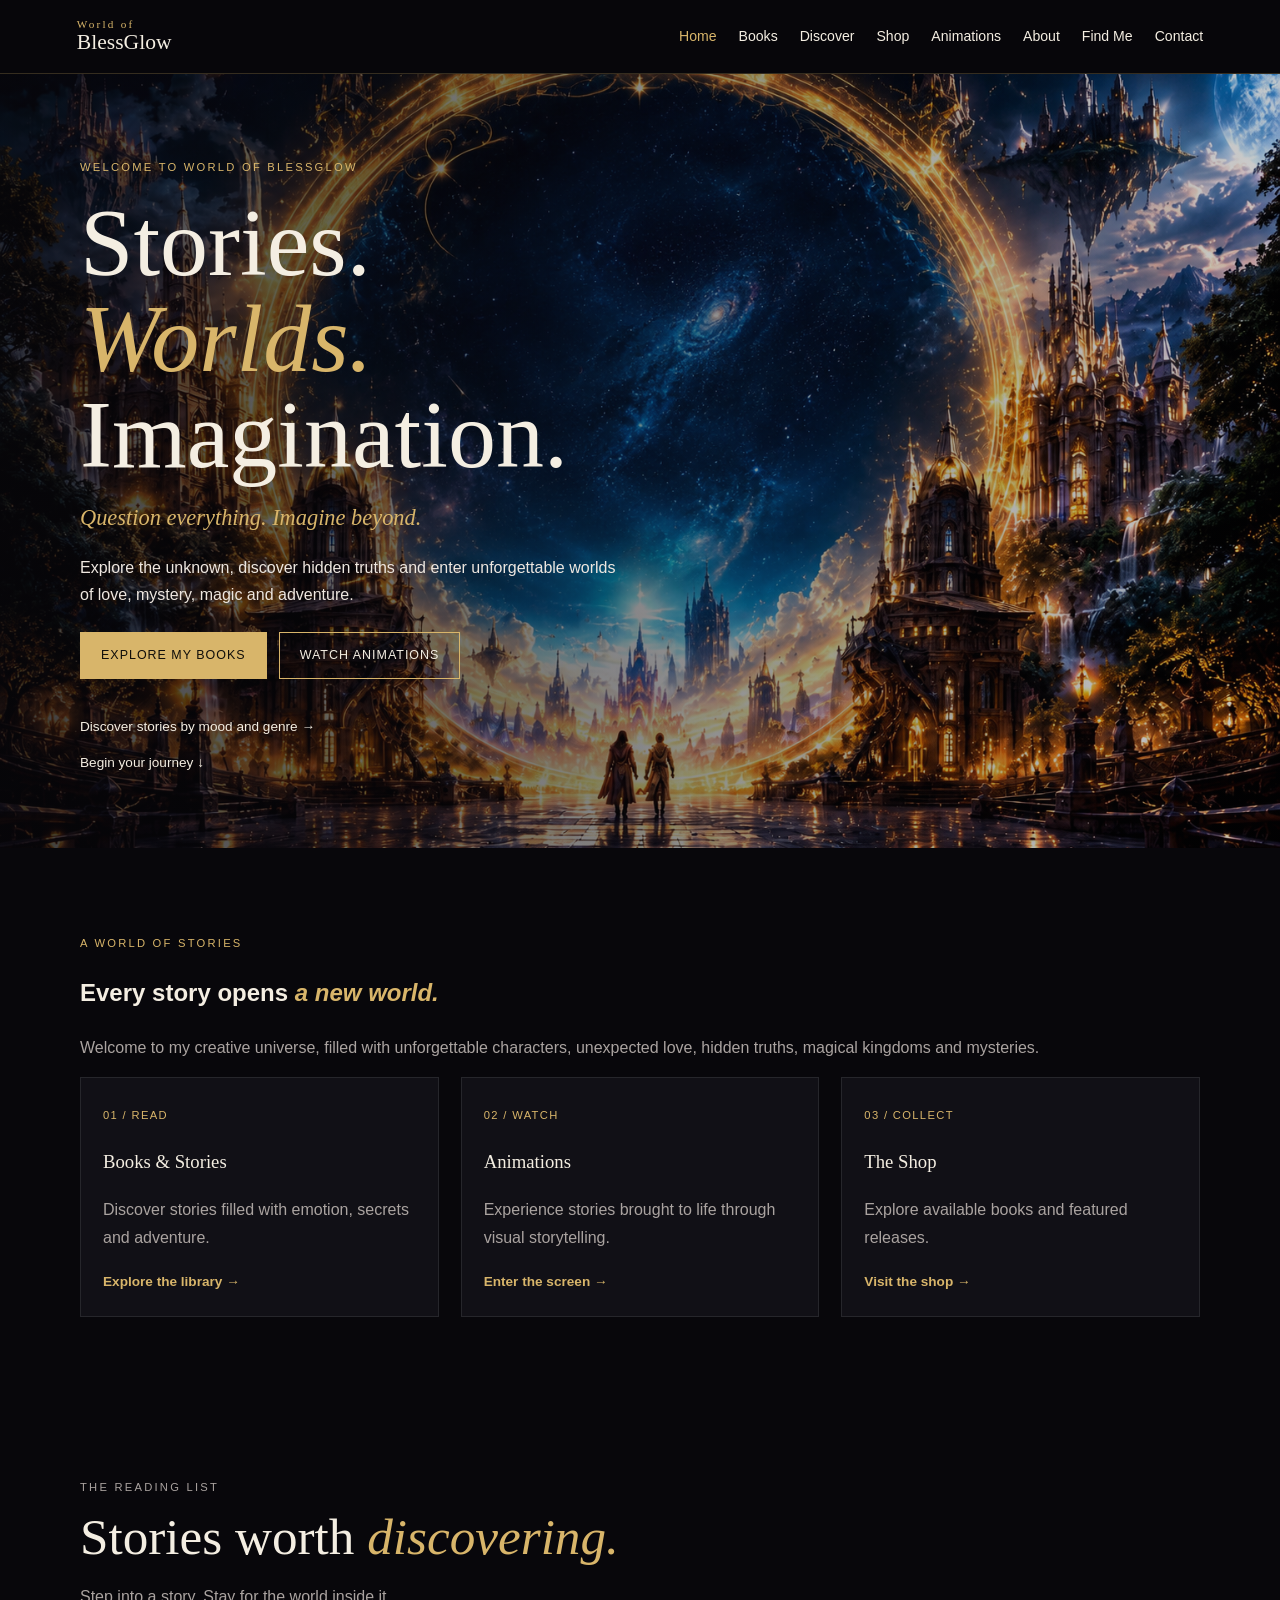
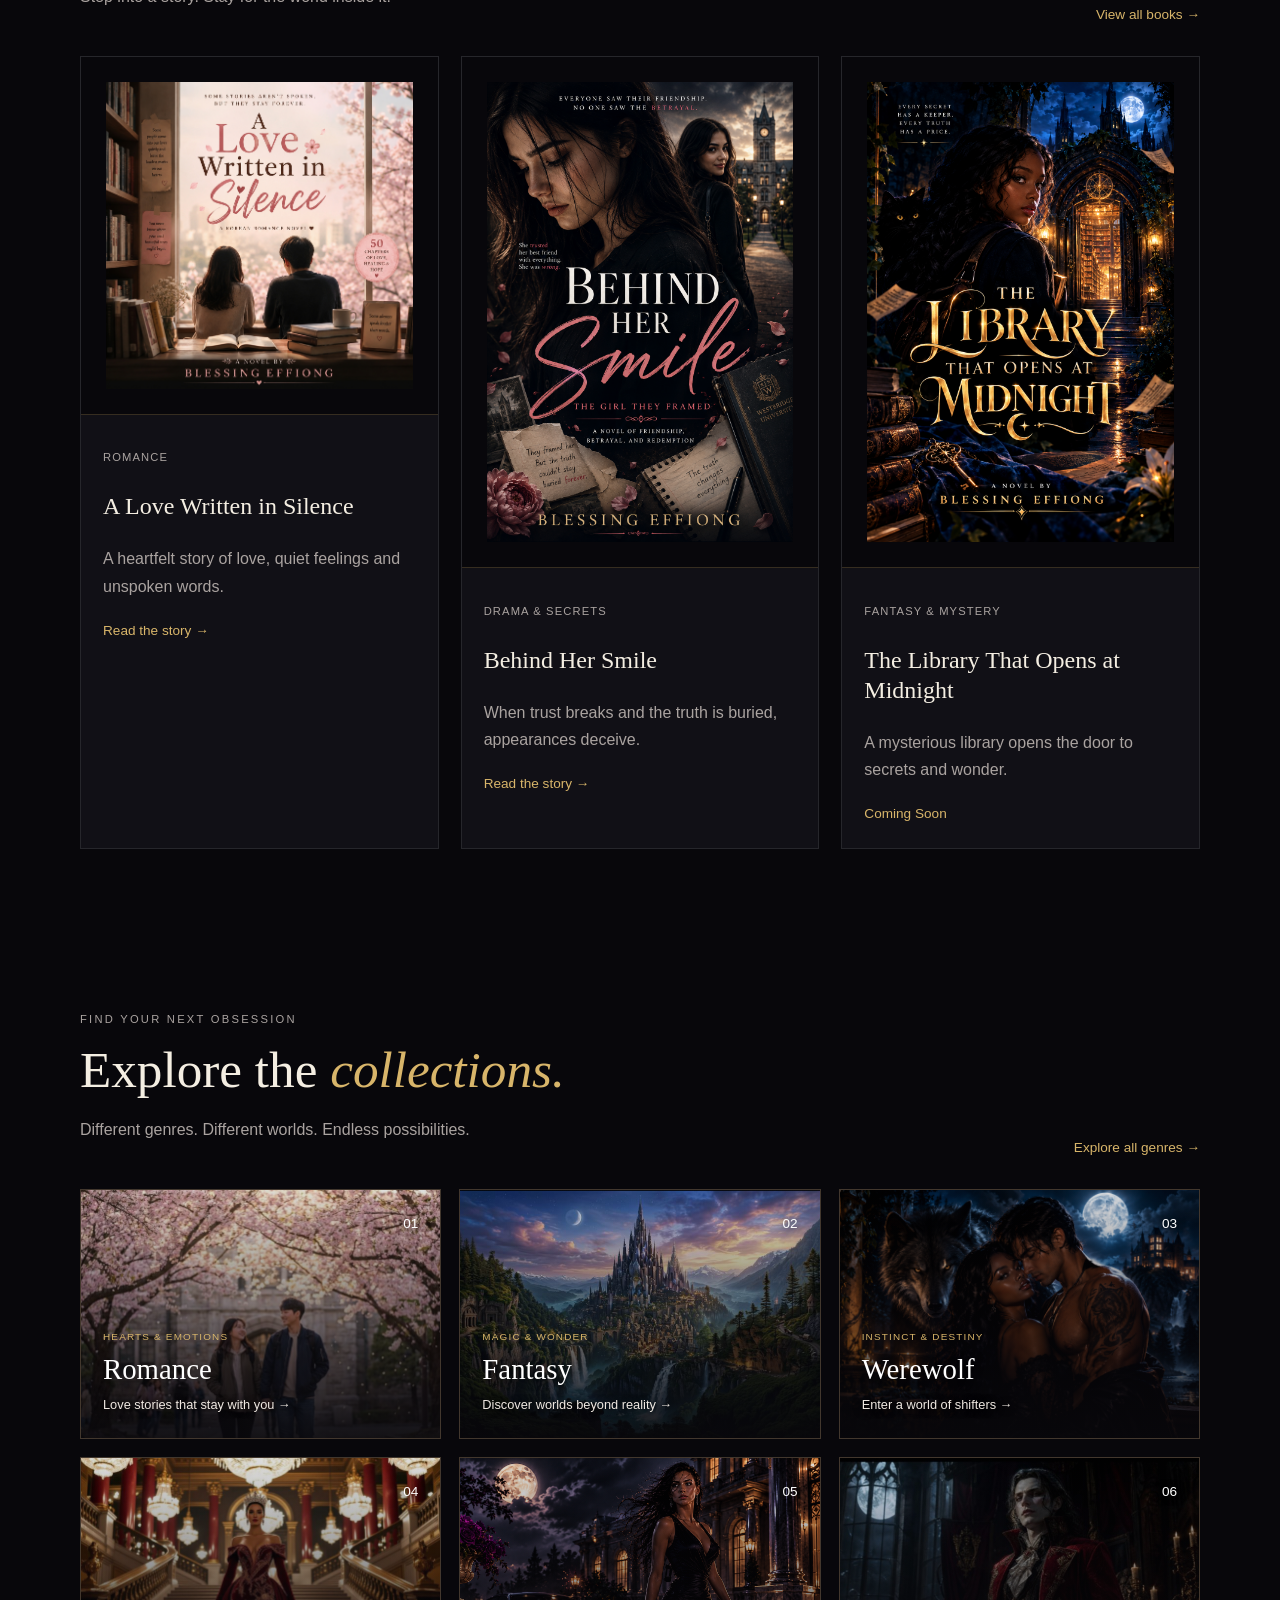
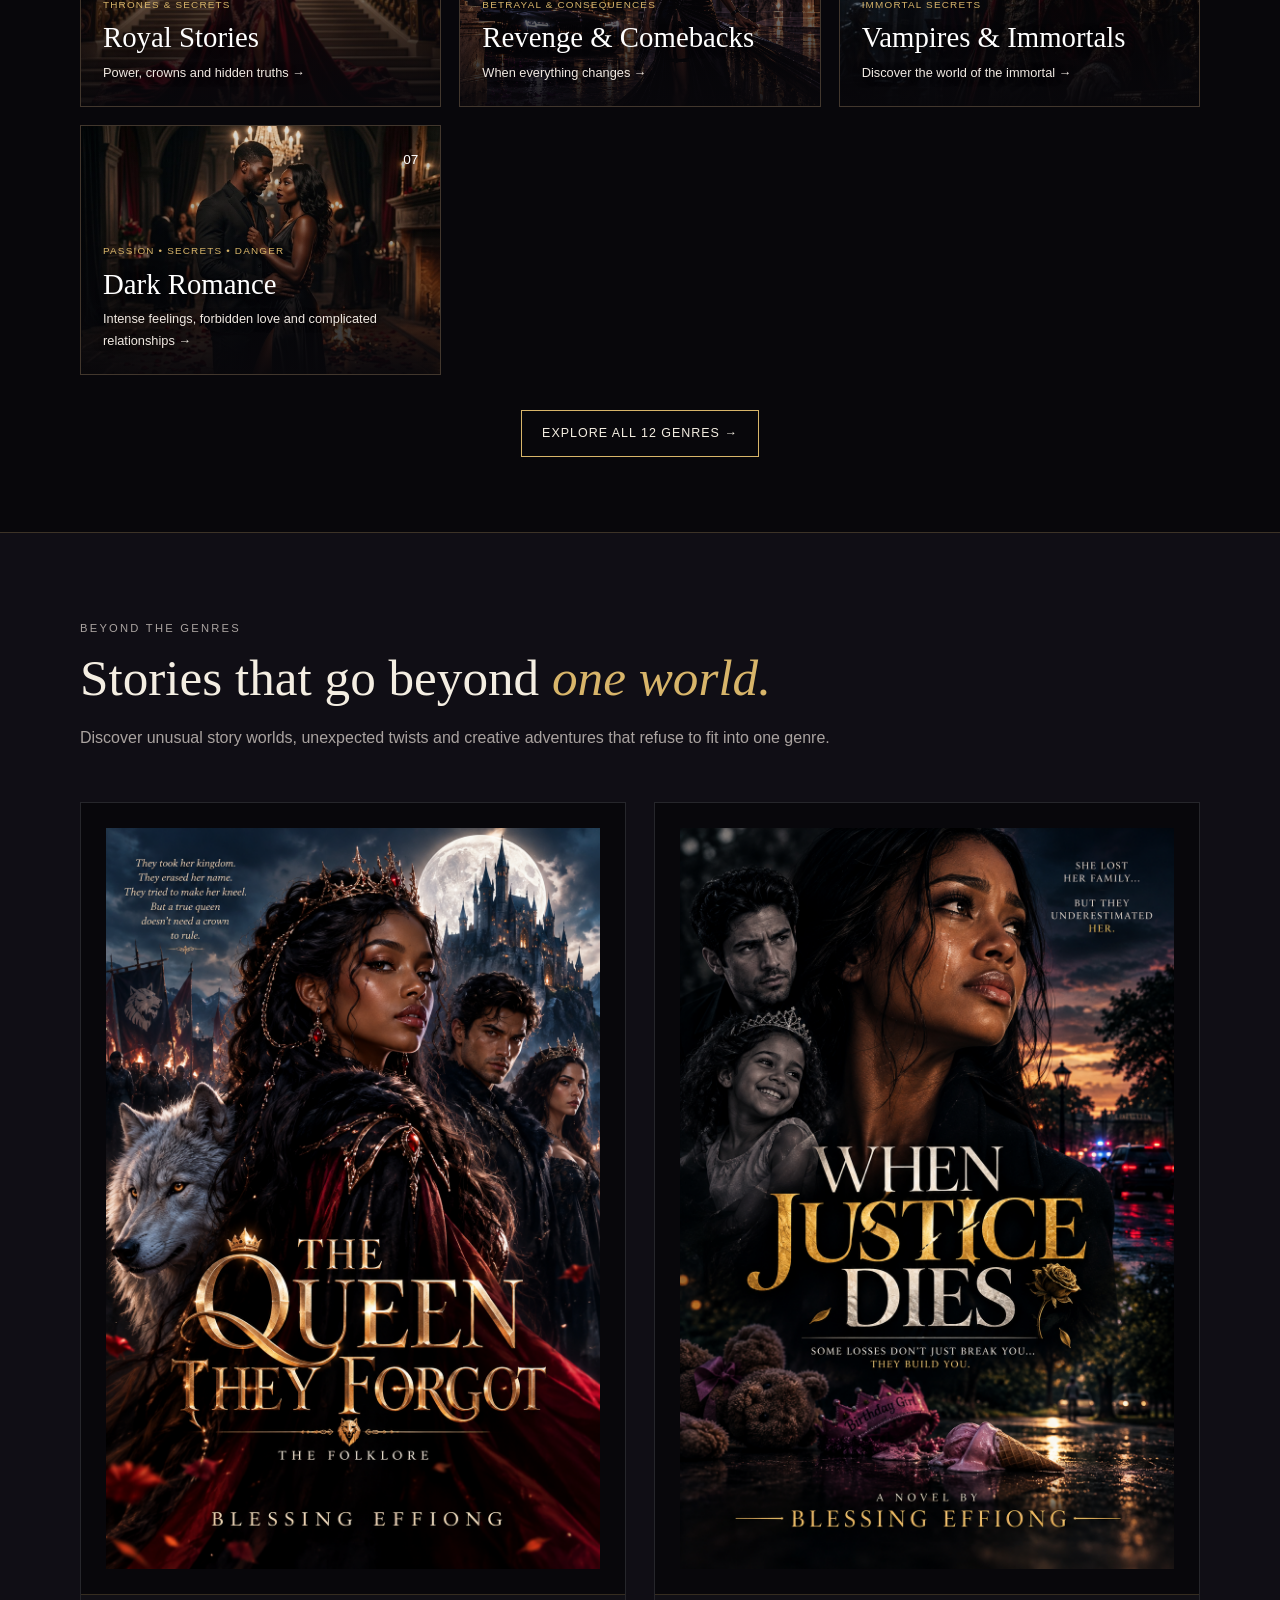
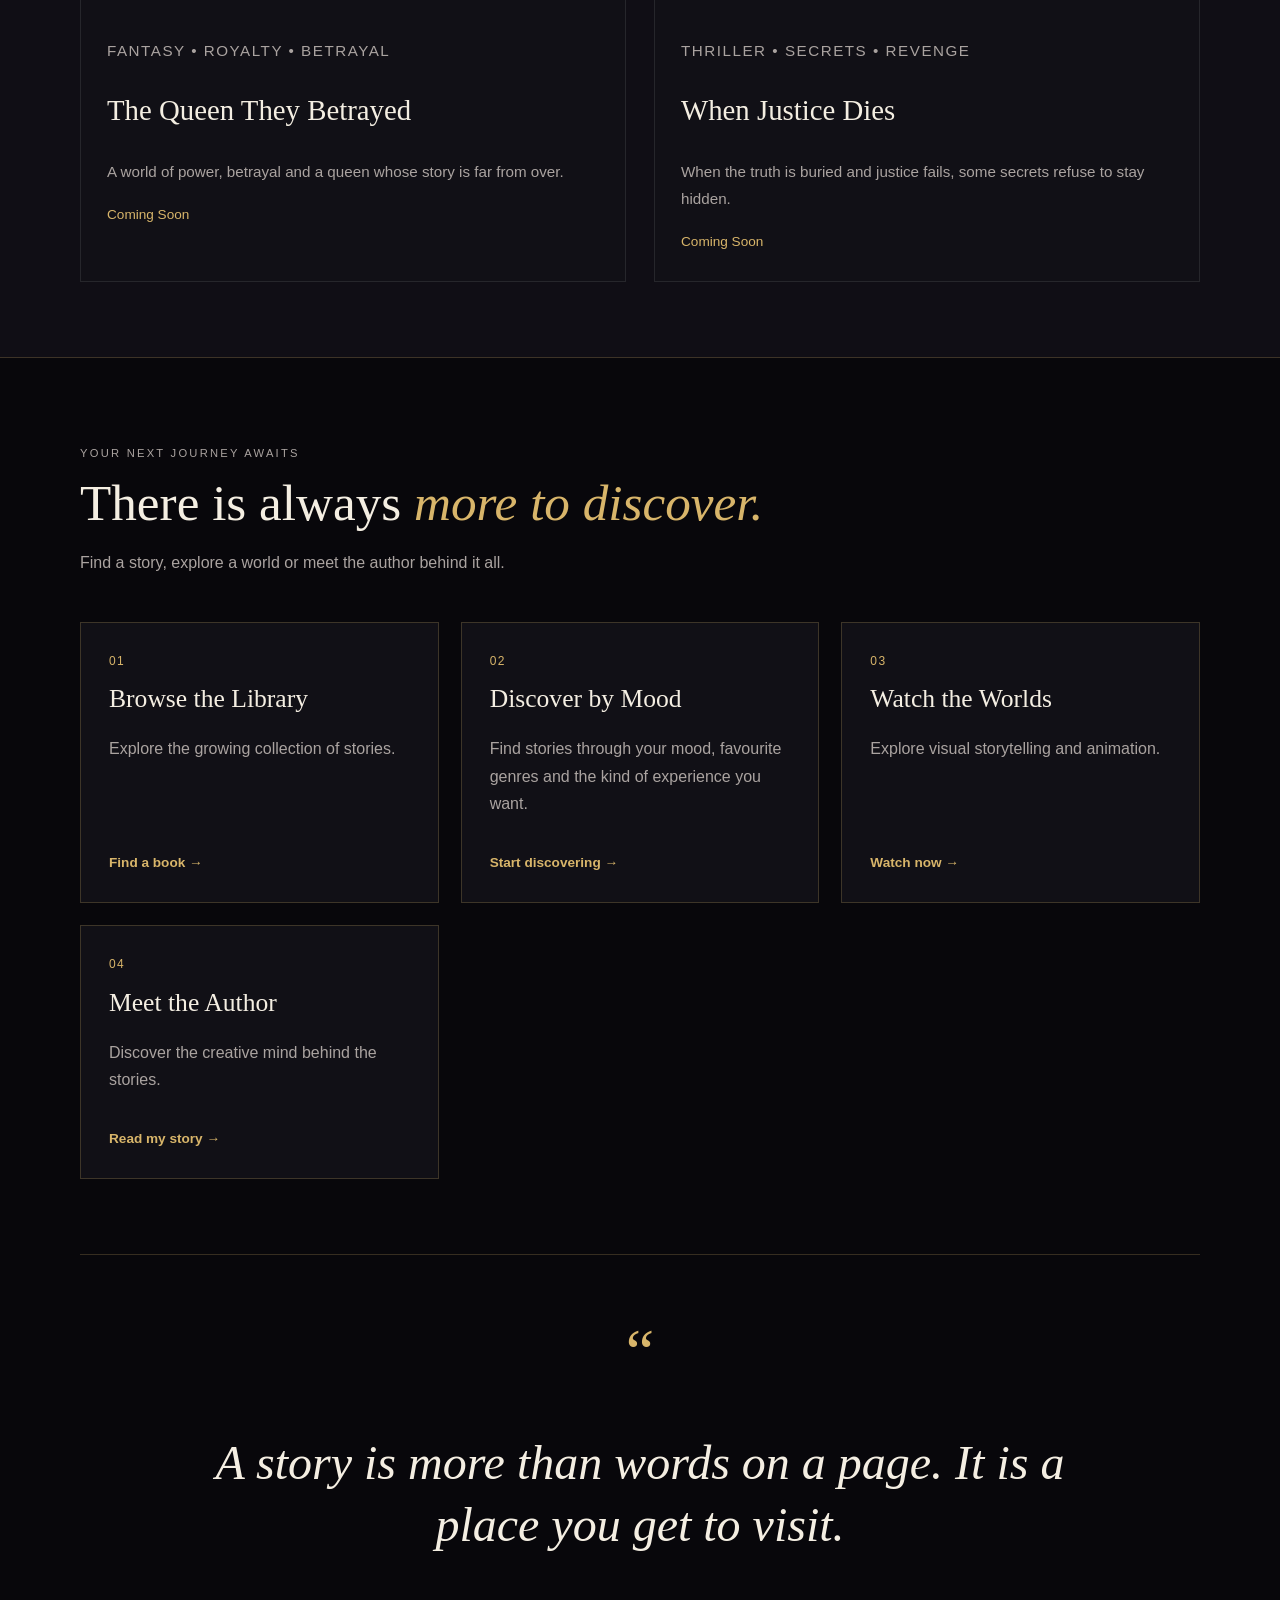
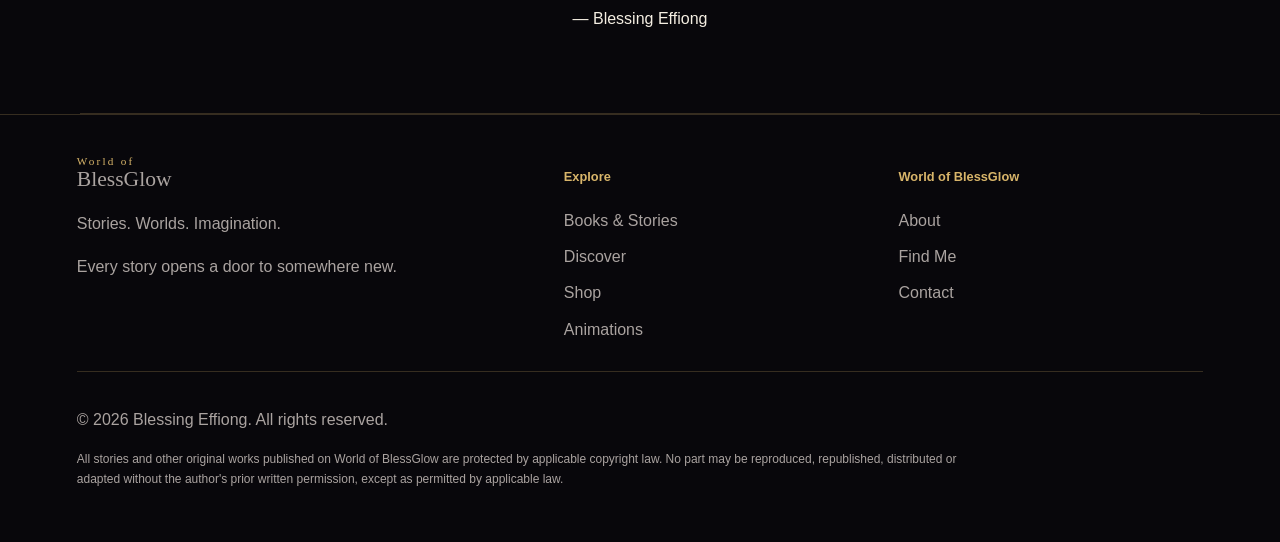
==== commit aebfb2ec: "Update index.html" ====
--- a/index.html
+++ b/index.html
@@ -360,7 +360,8 @@
         </div>
       </div>
 
-      <div class="featured-book-grid">
+      <!-- UPDATED: TWO-COLUMN STORY GRID -->
+      <div class="featured-book-grid beyond-book-grid">
 
         <!-- THE QUEEN THEY BETRAYED -->
         <article class="featured-book">
--- a/style.css
+++ b/style.css
@@ -11,8 +11,14 @@
   --sans: Arial, Helvetica, sans-serif;
 }
 
-* { box-sizing: border-box; }
-html { scroll-behavior: smooth; }
+* {
+  box-sizing: border-box;
+}
+
+html {
+  scroll-behavior: smooth;
+}
+
 body {
   margin: 0;
   background: var(--bg);
@@ -20,12 +26,30 @@
   font-family: var(--sans);
   line-height: 1.7;
 }
-a { color: inherit; text-decoration: none; }
-img { display: block; max-width: 100%; }
-button, input, textarea { font: inherit; }
-button, a { -webkit-tap-highlight-color: transparent; }
+
+a {
+  color: inherit;
+  text-decoration: none;
+}
+
+img {
+  display: block;
+  max-width: 100%;
+}
+
+button,
+input,
+textarea {
+  font: inherit;
+}
+
+button,
+a {
+  -webkit-tap-highlight-color: transparent;
+}
 
 /* HEADER AND NAVIGATION */
+
 .site-header {
   position: sticky;
   top: 0;
@@ -39,16 +63,34 @@
   border-bottom: 1px solid var(--line);
   backdrop-filter: blur(14px);
 }
-.brand { font: 1.35rem var(--serif); }
+
+.brand {
+  font: 1.35rem var(--serif);
+}
+
 .brand span {
   display: block;
   color: var(--gold);
   font-size: .7rem;
   letter-spacing: .2em;
 }
-.nav { display: flex; align-items: center; gap: 22px; font-size: .88rem; }
-.nav a { transition: color .2s ease; }
-.nav a:hover, .nav a.active { color: var(--gold); }
+
+.nav {
+  display: flex;
+  align-items: center;
+  gap: 22px;
+  font-size: .88rem;
+}
+
+.nav a {
+  transition: color .2s ease;
+}
+
+.nav a:hover,
+.nav a.active {
+  color: var(--gold);
+}
+
 .menu-toggle {
   display: none;
   padding: 4px 8px;
@@ -60,6 +102,7 @@
 }
 
 /* HOMEPAGE HERO */
+
 .hero-home {
   position: relative;
   isolation: isolate;
@@ -70,11 +113,14 @@
   overflow: hidden;
   background: #090810;
 }
-.hero-image, .hero-shade {
+
+.hero-image,
+.hero-shade {
   position: absolute;
   inset: 0;
   pointer-events: none;
 }
+
 .hero-image {
   z-index: -2;
   background-image: url("blessglow-hero.png");
@@ -82,31 +128,69 @@
   background-size: cover;
   background-repeat: no-repeat;
 }
+
 .hero-shade {
   z-index: -1;
-  background: linear-gradient(90deg, rgba(8, 7, 11, .78), rgba(8, 7, 11, .43) 58%, rgba(8, 7, 11, .2));
-}
+  background: linear-gradient(
+    90deg,
+    rgba(8, 7, 11, .78),
+    rgba(8, 7, 11, .43) 58%,
+    rgba(8, 7, 11, .2)
+  );
+}
+
 .hero-home .hero-content {
   width: min(1120px, 88%);
   margin: auto;
   padding: 70px 0;
 }
+
 .eyebrow {
   color: var(--gold);
   font-size: .7rem;
   letter-spacing: .2em;
   text-transform: uppercase;
 }
-.hero-home h1, .page-hero h1 {
+
+.hero-home h1,
+.page-hero h1 {
   margin: 18px 0;
   font: 400 clamp(3rem, 8vw, 6rem)/1 var(--serif);
 }
-.hero-home h1 em, h2 em { color: var(--gold); }
-.hero-slogan { color: var(--gold); font: italic 1.4rem var(--serif); }
-.hero-text { max-width: 540px; color: #eee7e0; }
-.hero-buttons { display: flex; flex-wrap: wrap; gap: 12px; margin: 24px 0; }
-.hero-discover { display: inline-block; margin-top: 12px; color: var(--cream); font-size: .85rem; }
-.hero-discover:hover { color: var(--gold); }
+
+.hero-home h1 em,
+h2 em {
+  color: var(--gold);
+}
+
+.hero-slogan {
+  color: var(--gold);
+  font: italic 1.4rem var(--serif);
+}
+
+.hero-text {
+  max-width: 540px;
+  color: #eee7e0;
+}
+
+.hero-buttons {
+  display: flex;
+  flex-wrap: wrap;
+  gap: 12px;
+  margin: 24px 0;
+}
+
+.hero-discover {
+  display: inline-block;
+  margin-top: 12px;
+  color: var(--cream);
+  font-size: .85rem;
+}
+
+.hero-discover:hover {
+  color: var(--gold);
+}
+
 .btn {
   display: inline-block;
   padding: 12px 20px;
@@ -115,18 +199,35 @@
   letter-spacing: .08em;
   text-align: center;
   text-transform: uppercase;
-  transition: opacity .2s, background .2s, color .2s, transform .2s;
-}
-.btn-gold { background: var(--gold); color: #100e0a; }
-.btn-outline { color: var(--cream); }
-.btn:hover { opacity: .9; transform: translateY(-2px); }
+  transition:
+    opacity .2s,
+    background .2s,
+    color .2s,
+    transform .2s;
+}
+
+.btn-gold {
+  background: var(--gold);
+  color: #100e0a;
+}
+
+.btn-outline {
+  color: var(--cream);
+}
+
+.btn:hover {
+  opacity: .9;
+  transform: translateY(-2px);
+}
 
 /* SHARED SECTIONS AND HEADINGS */
+
 .section {
   width: min(1120px, 88%);
   margin: auto;
   padding: 75px 0;
 }
+
 .section-heading {
   display: flex;
   align-items: end;
@@ -134,40 +235,88 @@
   gap: 24px;
   margin-bottom: 30px;
 }
-.section-heading h2, .beyond-copy h2 {
+
+.section-heading h2,
+.beyond-copy h2 {
   margin: 0;
   font: 400 clamp(2rem, 4vw, 3.5rem)/1.15 var(--serif);
 }
-.section-heading p, .lead { color: var(--muted); }
-.text-link, .feature-card b { color: var(--gold); font-size: .85rem; }
-.text-link:hover, .feature-card b:hover { text-decoration: underline; }
+
+.section-heading p,
+.lead {
+  color: var(--muted);
+}
+
+.text-link,
+.feature-card b {
+  color: var(--gold);
+  font-size: .85rem;
+}
+
+.text-link:hover,
+.feature-card b:hover {
+  text-decoration: underline;
+}
 
 /* WELCOME FEATURE CARDS */
-.feature-grid, .shop-grid, .video-grid, .social-grid {
+
+.feature-grid,
+.shop-grid,
+.video-grid,
+.social-grid {
   display: grid;
   grid-template-columns: repeat(3, minmax(0, 1fr));
   gap: 22px;
 }
-.feature-card, .book-card, .product, .video-card, .social-card {
+
+.feature-card,
+.book-card,
+.product,
+.video-card,
+.social-card {
   padding: 22px;
   border: 1px solid rgba(255, 255, 255, .09);
   background: var(--panel);
 }
-.feature-card { transition: transform .25s ease, border-color .25s ease; }
-.feature-card:hover { transform: translateY(-4px); border-color: var(--gold); }
-.feature-card > span { color: var(--gold); font-size: .7rem; letter-spacing: .12em; }
-.feature-card h3, .about-layout h2, .contact-layout h2 {
+
+.feature-card {
+  transition: transform .25s ease, border-color .25s ease;
+}
+
+.feature-card:hover {
+  transform: translateY(-4px);
+  border-color: var(--gold);
+}
+
+.feature-card > span {
+  color: var(--gold);
+  font-size: .7rem;
+  letter-spacing: .12em;
+}
+
+.feature-card h3,
+.about-layout h2,
+.contact-layout h2 {
   font-family: var(--serif);
   font-weight: 400;
 }
-.feature-card p, .book-info p, .product p, .video-card p, .social-card p { color: var(--muted); }
+
+.feature-card p,
+.book-info p,
+.product p,
+.video-card p,
+.social-card p {
+  color: var(--muted);
+}
 
 /* FEATURED HOMEPAGE BOOKS */
+
 .featured-book-grid {
   display: grid;
   grid-template-columns: repeat(3, minmax(0, 1fr));
   gap: 22px;
 }
+
 .featured-book {
   min-width: 0;
   overflow: hidden;
@@ -175,7 +324,12 @@
   background: var(--panel);
   transition: transform .25s ease, border-color .25s ease;
 }
-.featured-book:hover { transform: translateY(-4px); border-color: var(--line); }
+
+.featured-book:hover {
+  transform: translateY(-4px);
+  border-color: var(--line);
+}
+
 .featured-cover {
   min-height: 340px;
   padding: 25px;
@@ -188,28 +342,61 @@
   font-family: var(--serif);
   border-bottom: 1px solid var(--line);
 }
-.love-cover { background: linear-gradient(145deg, #55303e, #17101b); }
-.smile-cover { background: linear-gradient(145deg, #302034, #100d15); }
-.library-cover { background: linear-gradient(145deg, #554326, #111016); }
-.cover-kicker, .cover-author {
+
+.love-cover,
+.smile-cover,
+.library-cover {
+  background: #08070b;
+}
+
+.cover-kicker,
+.cover-author {
   color: var(--gold);
   font: .65rem var(--sans);
   letter-spacing: .15em;
 }
-.cover-title { font-size: 2rem; line-height: 1.15; }
-.cover-subtitle { color: var(--gold); font: .7rem var(--sans); letter-spacing: .08em; }
-.featured-book-info { padding: 22px; }
-.book-category { color: var(--gold); font-size: .7rem; letter-spacing: .1em; }
-.featured-book-info h3 { font: 400 1.5rem/1.25 var(--serif); }
-.featured-book-info h3 a:hover { color: var(--gold); }
-.featured-book-info p { color: var(--muted); }
-
-/* SEVEN GENRE COLLECTIONS — IMAGE FILES IN REPOSITORY ROOT */
+
+.cover-title {
+  font-size: 2rem;
+  line-height: 1.15;
+}
+
+.cover-subtitle {
+  color: var(--gold);
+  font: .7rem var(--sans);
+  letter-spacing: .08em;
+}
+
+.featured-book-info {
+  padding: 22px;
+}
+
+.book-category {
+  color: var(--gold);
+  font-size: .7rem;
+  letter-spacing: .1em;
+}
+
+.featured-book-info h3 {
+  font: 400 1.5rem/1.25 var(--serif);
+}
+
+.featured-book-info h3 a:hover {
+  color: var(--gold);
+}
+
+.featured-book-info p {
+  color: var(--muted);
+}
+
+/* SEVEN GENRE COLLECTIONS */
+
 .genre-grid {
   display: grid;
   grid-template-columns: repeat(3, minmax(0, 1fr));
   gap: 18px;
 }
+
 .genre-card {
   position: relative;
   isolation: isolate;
@@ -224,6 +411,7 @@
   background: #17131c;
   transition: border-color .25s ease, transform .25s ease;
 }
+
 .genre-card::before {
   content: "";
   position: absolute;
@@ -234,6 +422,7 @@
   background-repeat: no-repeat;
   transition: transform .45s ease;
 }
+
 .genre-card::after {
   content: "";
   position: absolute;
@@ -246,36 +435,122 @@
     rgba(8, 7, 11, .12) 100%
   );
 }
-.genre-card:hover { border-color: var(--gold); transform: translateY(-3px); }
-.genre-card:hover::before { transform: scale(1.05); }
-.genre-romance::before { background-image: url("romance-collection.png"); }
-.genre-fantasy::before { background-image: url("fantasy-collection.png"); }
-.genre-werewolf::before { background-image: url("werewolf-collection.png"); }
-.genre-royal::before { background-image: url("royal-collection.png"); }
-.genre-revenge::before { background-image: url("revenge-collection.png"); }
-.genre-vampire::before { background-image: url("vampire-collection.png"); }
-.genre-dark-romance::before { background-image: url("dark-romance-collection.png"); }
-.genre-number { align-self: flex-end; color: #fff; font-size: .85rem; text-shadow: 0 1px 8px rgba(0, 0, 0, .8); }
-.genre-copy { display: flex; flex-direction: column; gap: 7px; }
-.genre-copy small { color: var(--gold); font-size: .62rem; letter-spacing: .12em; }
+
+.genre-card:hover {
+  border-color: var(--gold);
+  transform: translateY(-3px);
+}
+
+.genre-card:hover::before {
+  transform: scale(1.05);
+}
+
+.genre-romance::before {
+  background-image: url("romance-collection.png");
+}
+
+.genre-fantasy::before {
+  background-image: url("fantasy-collection.png");
+}
+
+.genre-werewolf::before {
+  background-image: url("werewolf-collection.png");
+}
+
+.genre-royal::before {
+  background-image: url("royal-collection.png");
+}
+
+.genre-revenge::before {
+  background-image: url("revenge-collection.png");
+}
+
+.genre-vampire::before {
+  background-image: url("vampire-collection.png");
+}
+
+.genre-dark-romance::before {
+  background-image: url("dark-romance-collection.png");
+}
+
+.genre-number {
+  align-self: flex-end;
+  color: #fff;
+  font-size: .85rem;
+  text-shadow: 0 1px 8px rgba(0, 0, 0, .8);
+}
+
+.genre-copy {
+  display: flex;
+  flex-direction: column;
+  gap: 7px;
+}
+
+.genre-copy small {
+  color: var(--gold);
+  font-size: .62rem;
+  letter-spacing: .12em;
+}
+
 .genre-copy strong {
   color: #fff;
   font: 400 1.8rem/1.2 var(--serif);
   overflow-wrap: anywhere;
   text-shadow: 0 2px 10px rgba(0, 0, 0, .65);
 }
-.genre-copy > span { color: #f0e9e2; font-size: .8rem; text-shadow: 0 1px 8px rgba(0, 0, 0, .8); }
-
-/* BEYOND THE GENRES SPOTLIGHT */
+
+.genre-copy > span {
+  color: #f0e9e2;
+  font-size: .8rem;
+  text-shadow: 0 1px 8px rgba(0, 0, 0, .8);
+}
+
+/* BEYOND THE GENRES — FULL-WIDTH STORY SHOWCASE */
+
 .beyond-section {
-  display: grid;
-  grid-template-columns: minmax(0, 1fr) minmax(0, 1fr);
-  align-items: center;
-  gap: 45px;
-  padding: 70px 6%;
+  display: block;
+  width: 100%;
+  padding: 75px 6%;
   border-block: 1px solid var(--line);
   background: #100e15;
 }
+
+.beyond-section .section-heading {
+  width: min(1120px, 100%);
+  margin: 0 auto 35px;
+}
+
+.beyond-book-grid {
+  display: grid;
+  grid-template-columns: repeat(2, minmax(0, 1fr));
+  gap: 28px;
+  width: min(1120px, 100%);
+  margin: auto;
+}
+
+.beyond-book-grid .featured-book {
+  min-width: 0;
+}
+
+.beyond-book-grid .featured-cover {
+  min-height: 420px;
+}
+
+.beyond-book-grid .featured-book-info {
+  padding: 26px;
+}
+
+.beyond-book-grid .featured-book-info h3 {
+  font-size: 1.8rem;
+}
+
+.beyond-book-grid .featured-book-info p {
+  font-size: .95rem;
+  line-height: 1.8;
+}
+
+/* OPTIONAL BEYOND ART ELEMENTS */
+
 .beyond-art {
   position: relative;
   isolation: isolate;
@@ -287,7 +562,13 @@
   border: 1px solid var(--line);
   background: radial-gradient(circle, #49324d, #100d15 70%);
 }
-.beyond-art > span { z-index: 1; font: 2.5rem/1.1 var(--serif); letter-spacing: .08em; }
+
+.beyond-art > span {
+  z-index: 1;
+  font: 2.5rem/1.1 var(--serif);
+  letter-spacing: .08em;
+}
+
 .beyond-orbit {
   position: absolute;
   width: 210px;
@@ -295,6 +576,7 @@
   border: 1px solid rgba(216, 181, 106, .45);
   border-radius: 50%;
 }
+
 .beyond-light {
   position: absolute;
   width: 120px;
@@ -303,14 +585,19 @@
   background: rgba(216, 181, 106, .13);
   filter: blur(25px);
 }
-.beyond-copy p:not(.eyebrow) { color: var(--muted); }
+
+.beyond-copy p:not(.eyebrow) {
+  color: var(--muted);
+}
 
 /* DISCOVER MORE CARDS */
+
 .discover-grid {
   display: grid;
   grid-template-columns: repeat(3, minmax(0, 1fr));
   gap: 22px;
 }
+
 .discover-card {
   display: flex;
   flex-direction: column;
@@ -320,22 +607,60 @@
   padding: 28px;
   background: var(--panel);
   border: 1px solid var(--line);
-  transition: transform .25s ease, border-color .25s ease, background .25s ease;
-}
-.discover-card:hover { transform: translateY(-4px); border-color: var(--gold); background: #15121b; }
-.discover-card > span { color: var(--gold); font-size: .75rem; letter-spacing: .12em; }
-.discover-card h3 { margin: 12px 0 4px; color: var(--cream); font: 400 1.6rem/1.25 var(--serif); }
-.discover-card p { flex: 1; color: var(--muted); }
-.discover-card b { margin-top: 18px; color: var(--gold); font-size: .85rem; }
+  transition:
+    transform .25s ease,
+    border-color .25s ease,
+    background .25s ease;
+}
+
+.discover-card:hover {
+  transform: translateY(-4px);
+  border-color: var(--gold);
+  background: #15121b;
+}
+
+.discover-card > span {
+  color: var(--gold);
+  font-size: .75rem;
+  letter-spacing: .12em;
+}
+
+.discover-card h3 {
+  margin: 12px 0 4px;
+  color: var(--cream);
+  font: 400 1.6rem/1.25 var(--serif);
+}
+
+.discover-card p {
+  flex: 1;
+  color: var(--muted);
+}
+
+.discover-card b {
+  margin-top: 18px;
+  color: var(--gold);
+  font-size: .85rem;
+}
 
 /* OTHER PAGES: HERO, BOOKS, SHOP, VIDEOS, ABOUT, CONTACT */
-.page-hero { padding: 80px 6%; text-align: center; }
+
+.page-hero {
+  padding: 80px 6%;
+  text-align: center;
+}
+
 .book-grid {
   display: grid;
   grid-template-columns: repeat(2, minmax(0, 1fr));
   gap: 25px;
 }
-.book-card { display: grid; grid-template-columns: 150px minmax(0, 1fr); gap: 20px; }
+
+.book-card {
+  display: grid;
+  grid-template-columns: 150px minmax(0, 1fr);
+  gap: 20px;
+}
+
 .cover {
   min-height: 240px;
   padding: 18px;
@@ -348,31 +673,78 @@
   background: linear-gradient(145deg, #40372c, #17131a);
   border: 1px solid var(--line);
 }
-.book-cover-image img { width: 100%; aspect-ratio: 3 / 4; object-fit: contain; }
-.product { display: grid; grid-template-columns: 180px minmax(0, 1fr); gap: 25px; }
-.tag, .price, .email-link { color: var(--gold); }
-.quote-section { padding: 65px 6%; text-align: center; border-block: 1px solid var(--line); }
-.quote-section blockquote { font: italic clamp(1.6rem, 4vw, 3rem)/1.3 var(--serif); }
-.quote-mark { color: var(--gold); font: 4rem/1 var(--serif); }
-.about-layout, .contact-layout {
+
+.book-cover-image img {
+  width: 100%;
+  aspect-ratio: 3 / 4;
+  object-fit: contain;
+}
+
+.product {
+  display: grid;
+  grid-template-columns: 180px minmax(0, 1fr);
+  gap: 25px;
+}
+
+.tag,
+.price,
+.email-link {
+  color: var(--gold);
+}
+
+.quote-section {
+  padding: 65px 6%;
+  text-align: center;
+  border-block: 1px solid var(--line);
+}
+
+.quote-section blockquote {
+  font: italic clamp(1.6rem, 4vw, 3rem)/1.3 var(--serif);
+}
+
+.quote-mark {
+  color: var(--gold);
+  font: 4rem/1 var(--serif);
+}
+
+.about-layout,
+.contact-layout {
   display: grid;
   grid-template-columns: minmax(0, 1fr) minmax(0, 1fr);
   gap: 40px;
 }
-.portrait-placeholder, .video-placeholder {
+
+.portrait-placeholder,
+.video-placeholder {
   min-height: 250px;
   display: grid;
   place-items: center;
   background: #17131c;
   border: 1px solid var(--line);
 }
-.social-card { text-align: center; }
-.social-card span { color: var(--gold); }
+
+.social-card {
+  text-align: center;
+}
+
+.social-card span {
+  color: var(--gold);
+}
 
 /* FORMS */
-form { display: grid; gap: 15px; }
-label { display: grid; gap: 7px; }
-input, textarea {
+
+form {
+  display: grid;
+  gap: 15px;
+}
+
+label {
+  display: grid;
+  gap: 7px;
+}
+
+input,
+textarea {
   width: 100%;
   padding: 12px;
   color: var(--cream);
@@ -380,30 +752,71 @@
   border: 1px solid var(--line);
   font: inherit;
 }
-input:focus, textarea:focus { outline: 1px solid var(--gold); border-color: var(--gold); }
-#form-message { color: var(--gold); }
+
+input:focus,
+textarea:focus {
+  outline: 1px solid var(--gold);
+  border-color: var(--gold);
+}
+
+#form-message {
+  color: var(--gold);
+}
 
 /* FOOTER */
-footer, .site-footer {
+
+footer,
+.site-footer {
   padding: 40px 6%;
   border-top: 1px solid var(--line);
   color: var(--muted);
 }
-.footer-links { display: flex; flex-wrap: wrap; gap: 16px; }
+
+.footer-links {
+  display: flex;
+  flex-wrap: wrap;
+  gap: 16px;
+}
+
 .footer-main {
   display: grid;
   grid-template-columns: 1.5fr 1fr 1fr;
   gap: 30px;
 }
-.footer-column { display: flex; flex-direction: column; gap: 9px; }
-.footer-column h2 { color: var(--gold); font-size: .8rem; }
-.footer-column a:hover { color: var(--gold); }
-.footer-bottom { margin-top: 28px; padding-top: 18px; border-top: 1px solid var(--line); }
-.copyright-notice { max-width: 900px; font-size: .75rem; }
+
+.footer-column {
+  display: flex;
+  flex-direction: column;
+  gap: 9px;
+}
+
+.footer-column h2 {
+  color: var(--gold);
+  font-size: .8rem;
+}
+
+.footer-column a:hover {
+  color: var(--gold);
+}
+
+.footer-bottom {
+  margin-top: 28px;
+  padding-top: 18px;
+  border-top: 1px solid var(--line);
+}
+
+.copyright-notice {
+  max-width: 900px;
+  font-size: .75rem;
+}
 
 /* TABLET */
+
 @media (max-width: 850px) {
-  .menu-toggle { display: block; }
+  .menu-toggle {
+    display: block;
+  }
+
   .nav {
     display: none;
     position: absolute;
@@ -417,54 +830,180 @@
     background: #0b0a0f;
     border-bottom: 1px solid var(--line);
   }
-  .nav.open { display: flex; }
-  .featured-book-grid, .genre-grid { grid-template-columns: repeat(2, minmax(0, 1fr)); }
-  .feature-grid, .video-grid, .social-grid { grid-template-columns: 1fr; }
-  .discover-grid { grid-template-columns: 1fr; }
-  .discover-card { min-height: 180px; }
-  .beyond-section, .about-layout, .contact-layout { grid-template-columns: 1fr; }
-  .footer-main { grid-template-columns: 1fr 1fr; }
+
+  .nav.open {
+    display: flex;
+  }
+
+  .featured-book-grid,
+  .genre-grid {
+    grid-template-columns: repeat(2, minmax(0, 1fr));
+  }
+
+  .feature-grid,
+  .video-grid,
+  .social-grid {
+    grid-template-columns: 1fr;
+  }
+
+  .discover-grid {
+    grid-template-columns: 1fr;
+  }
+
+  .discover-card {
+    min-height: 180px;
+  }
+
+  .about-layout,
+  .contact-layout {
+    grid-template-columns: 1fr;
+  }
+
+  .footer-main {
+    grid-template-columns: 1fr 1fr;
+  }
 }
 
 /* PHONE */
+
 @media (max-width: 520px) {
-  .site-header { padding: 15px 5%; }
-  .brand { font-size: 1.2rem; }
-  .hero-home { min-height: 84vh; min-height: 84svh; }
-  .hero-image { background-position: 60% center; }
-  .hero-shade { background: linear-gradient(90deg, rgba(8, 7, 11, .84), rgba(8, 7, 11, .52)); }
-  .hero-home .hero-content { width: 90%; padding: 55px 0; }
-  .hero-home h1 { font-size: clamp(2.8rem, 13vw, 4rem); }
-  .hero-slogan { font-size: 1.2rem; }
-  .hero-buttons { align-items: stretch; }
-  .hero-buttons .btn { width: 100%; }
-  .section { width: 90%; padding: 55px 0; }
-  .section-heading { align-items: flex-start; flex-direction: column; gap: 10px; }
-  .featured-book-grid, .genre-grid, .book-grid, .shop-grid, .footer-main { grid-template-columns: 1fr; }
-  .featured-cover { min-height: 300px; }
-  .book-card, .product { grid-template-columns: 1fr; }
-  .genre-card { min-height: 230px; }
-  .genre-copy strong { font-size: 1.65rem; }
-  .beyond-section { padding: 45px 5%; gap: 28px; }
-  .beyond-art { min-height: 240px; }
-  .beyond-art > span { font-size: 2rem; }
-  .discover-card { padding: 24px; }
-                                                      }
-    
+  .site-header {
+    padding: 15px 5%;
+  }
+
+  .brand {
+    font-size: 1.2rem;
+  }
+
+  .hero-home {
+    min-height: 84vh;
+    min-height: 84svh;
+  }
+
+  .hero-image {
+    background-position: 60% center;
+  }
+
+  .hero-shade {
+    background: linear-gradient(
+      90deg,
+      rgba(8, 7, 11, .84),
+      rgba(8, 7, 11, .52)
+    );
+  }
+
+  .hero-home .hero-content {
+    width: 90%;
+    padding: 55px 0;
+  }
+
+  .hero-home h1 {
+    font-size: clamp(2.8rem, 13vw, 4rem);
+  }
+
+  .hero-slogan {
+    font-size: 1.2rem;
+  }
+
+  .hero-buttons {
+    align-items: stretch;
+  }
+
+  .hero-buttons .btn {
+    width: 100%;
+  }
+
+  .section {
+    width: 90%;
+    padding: 55px 0;
+  }
+
+  .section-heading {
+    align-items: flex-start;
+    flex-direction: column;
+    gap: 10px;
+  }
+
+  .featured-book-grid,
+  .genre-grid,
+  .book-grid,
+  .shop-grid,
+  .footer-main {
+    grid-template-columns: 1fr;
+  }
+
+  .featured-cover {
+    min-height: 300px;
+  }
+
+  /* BEYOND THE GENRES ON PHONES */
+
+  .beyond-section {
+    padding: 50px 5%;
+  }
+
+  .beyond-section .section-heading {
+    margin-bottom: 25px;
+  }
+
+  .beyond-book-grid {
+    grid-template-columns: 1fr;
+    gap: 22px;
+  }
+
+  .beyond-book-grid .featured-cover {
+    min-height: 320px;
+  }
+
+  .beyond-book-grid .featured-book-info {
+    padding: 22px;
+  }
+
+  .beyond-book-grid .featured-book-info h3 {
+    font-size: 1.55rem;
+  }
+
+  .beyond-art {
+    min-height: 240px;
+  }
+
+  .beyond-art > span {
+    font-size: 2rem;
+  }
+
+  .book-card,
+  .product {
+    grid-template-columns: 1fr;
+  }
+
+  .genre-card {
+    min-height: 230px;
+  }
+
+  .genre-copy strong {
+    font-size: 1.65rem;
+  }
+
+  .discover-card {
+    padding: 24px;
+  }
+}
+
 /* FEATURED BOOK COVERS — UNIFIED BLACK BACKGROUND */
 
 .featured-cover,
 .featured-cover.love-cover,
 .featured-cover.smile-cover,
 .featured-cover.library-cover {
-    background: #08070b !important;
-    background-image: none !important;
-}
-
-/* Keep actual book covers fitted neatly */
+  background: #08070b !important;
+  background-image: none !important;
+}
+
+/* KEEP ACTUAL BOOK COVER IMAGES FITTED NEATLY */
+
 .featured-cover img {
-    display: block;
-    width: 100%;
-    height: 100%;
-    object-fit: cover;
-}
+  display: block;
+  width: 100%;
+  height: 100%;
+  object-fit: cover;
+  }
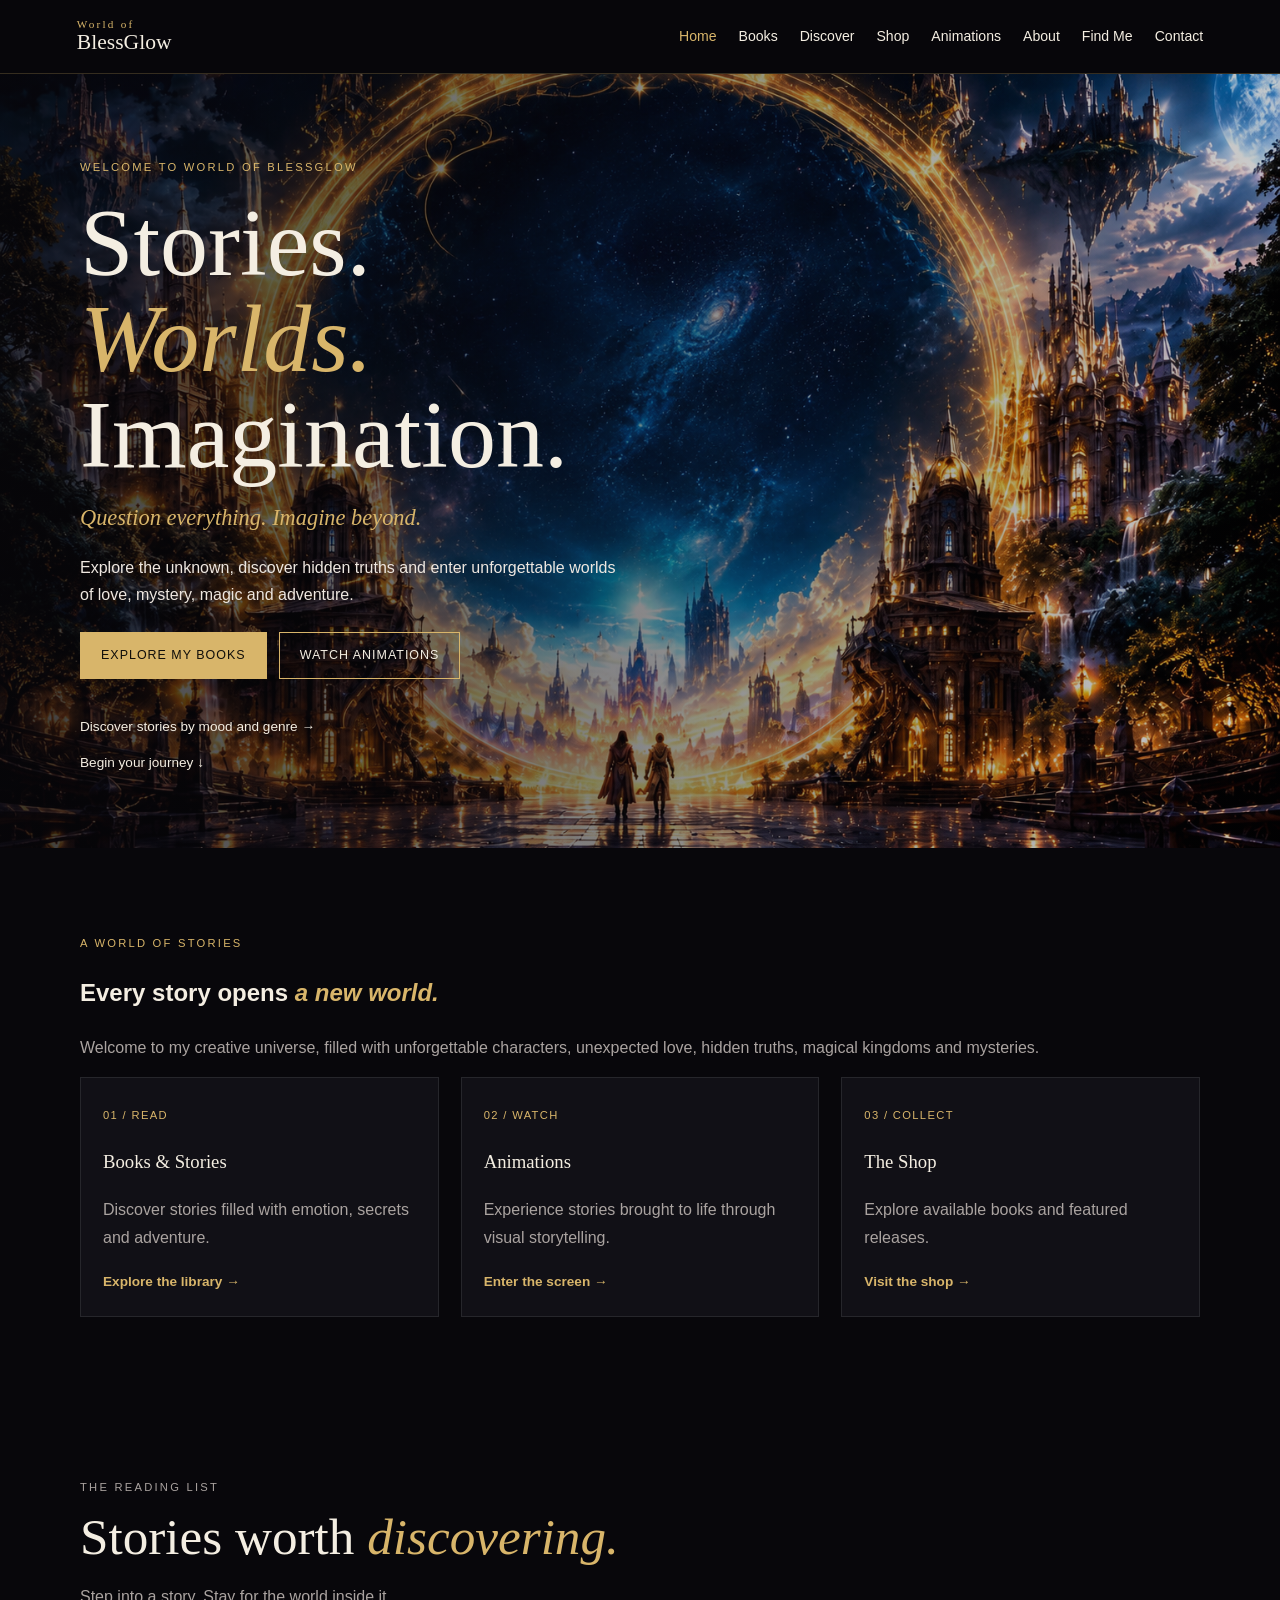
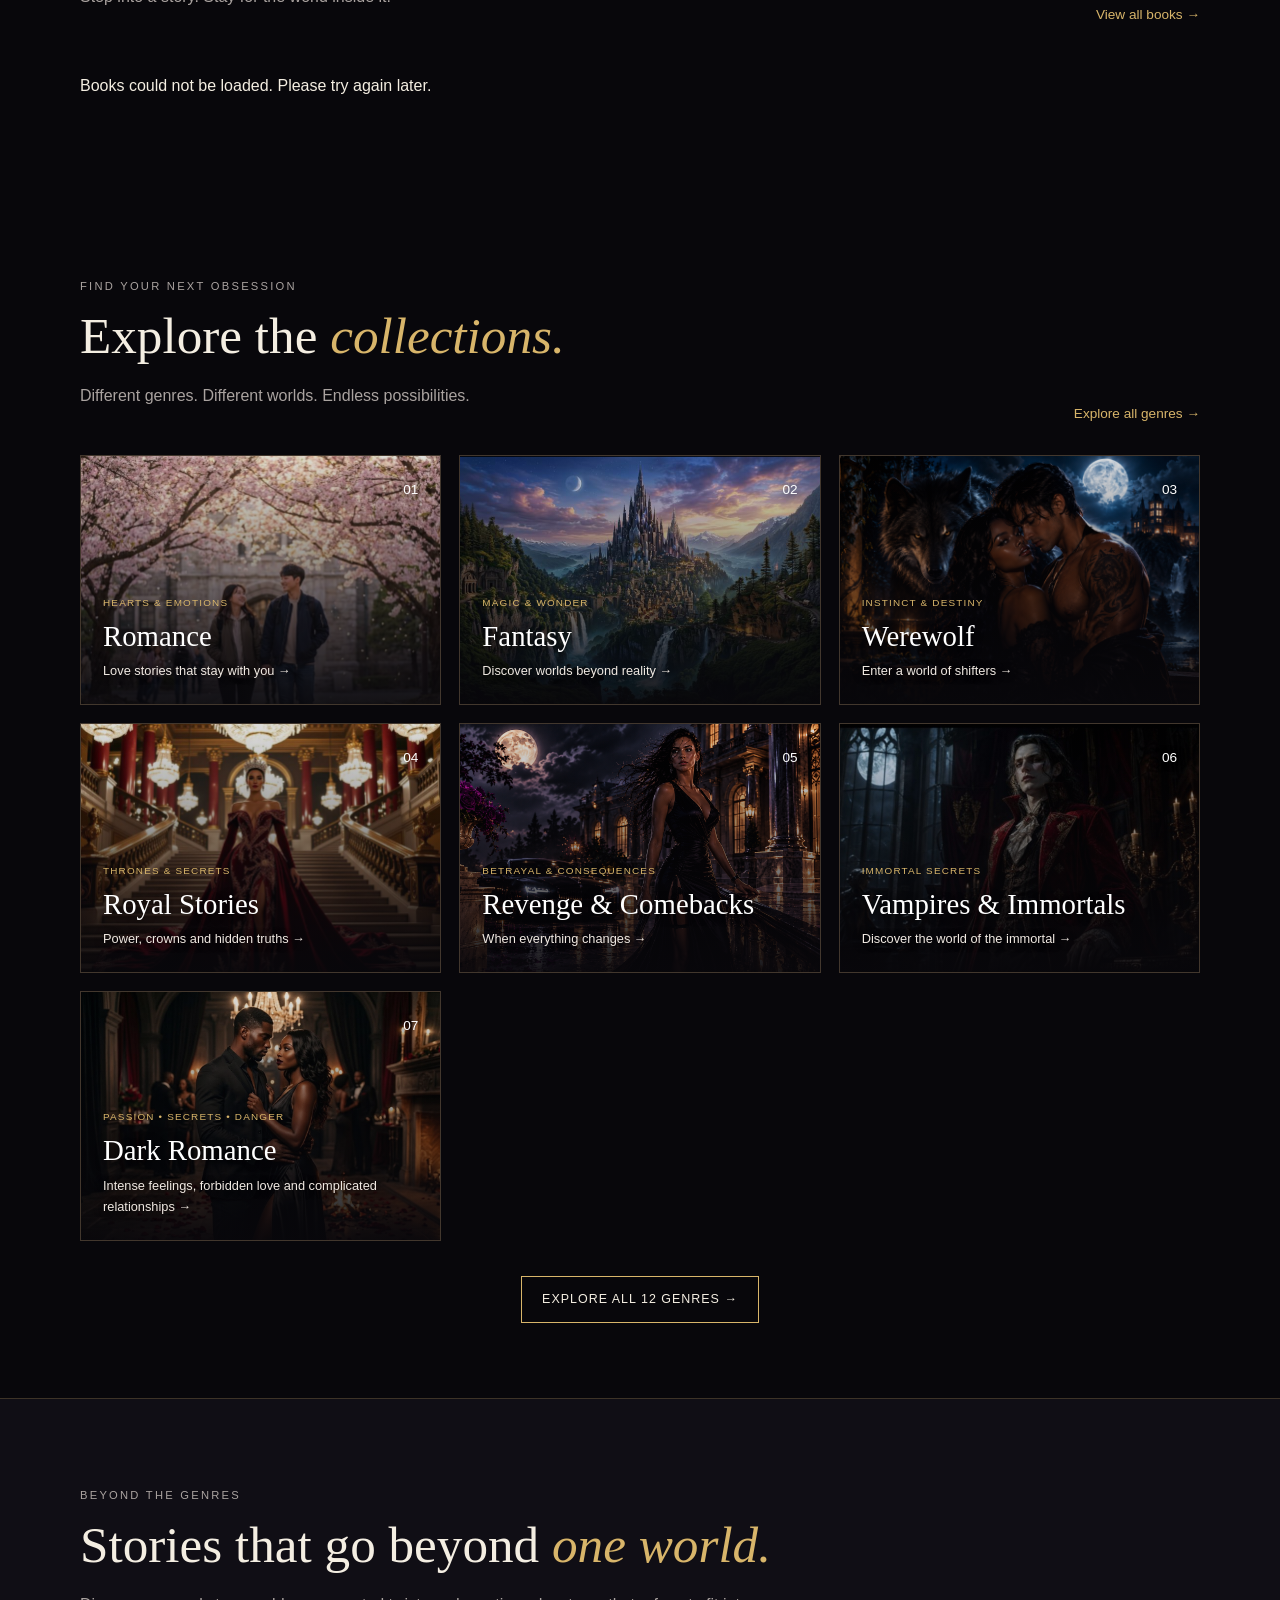
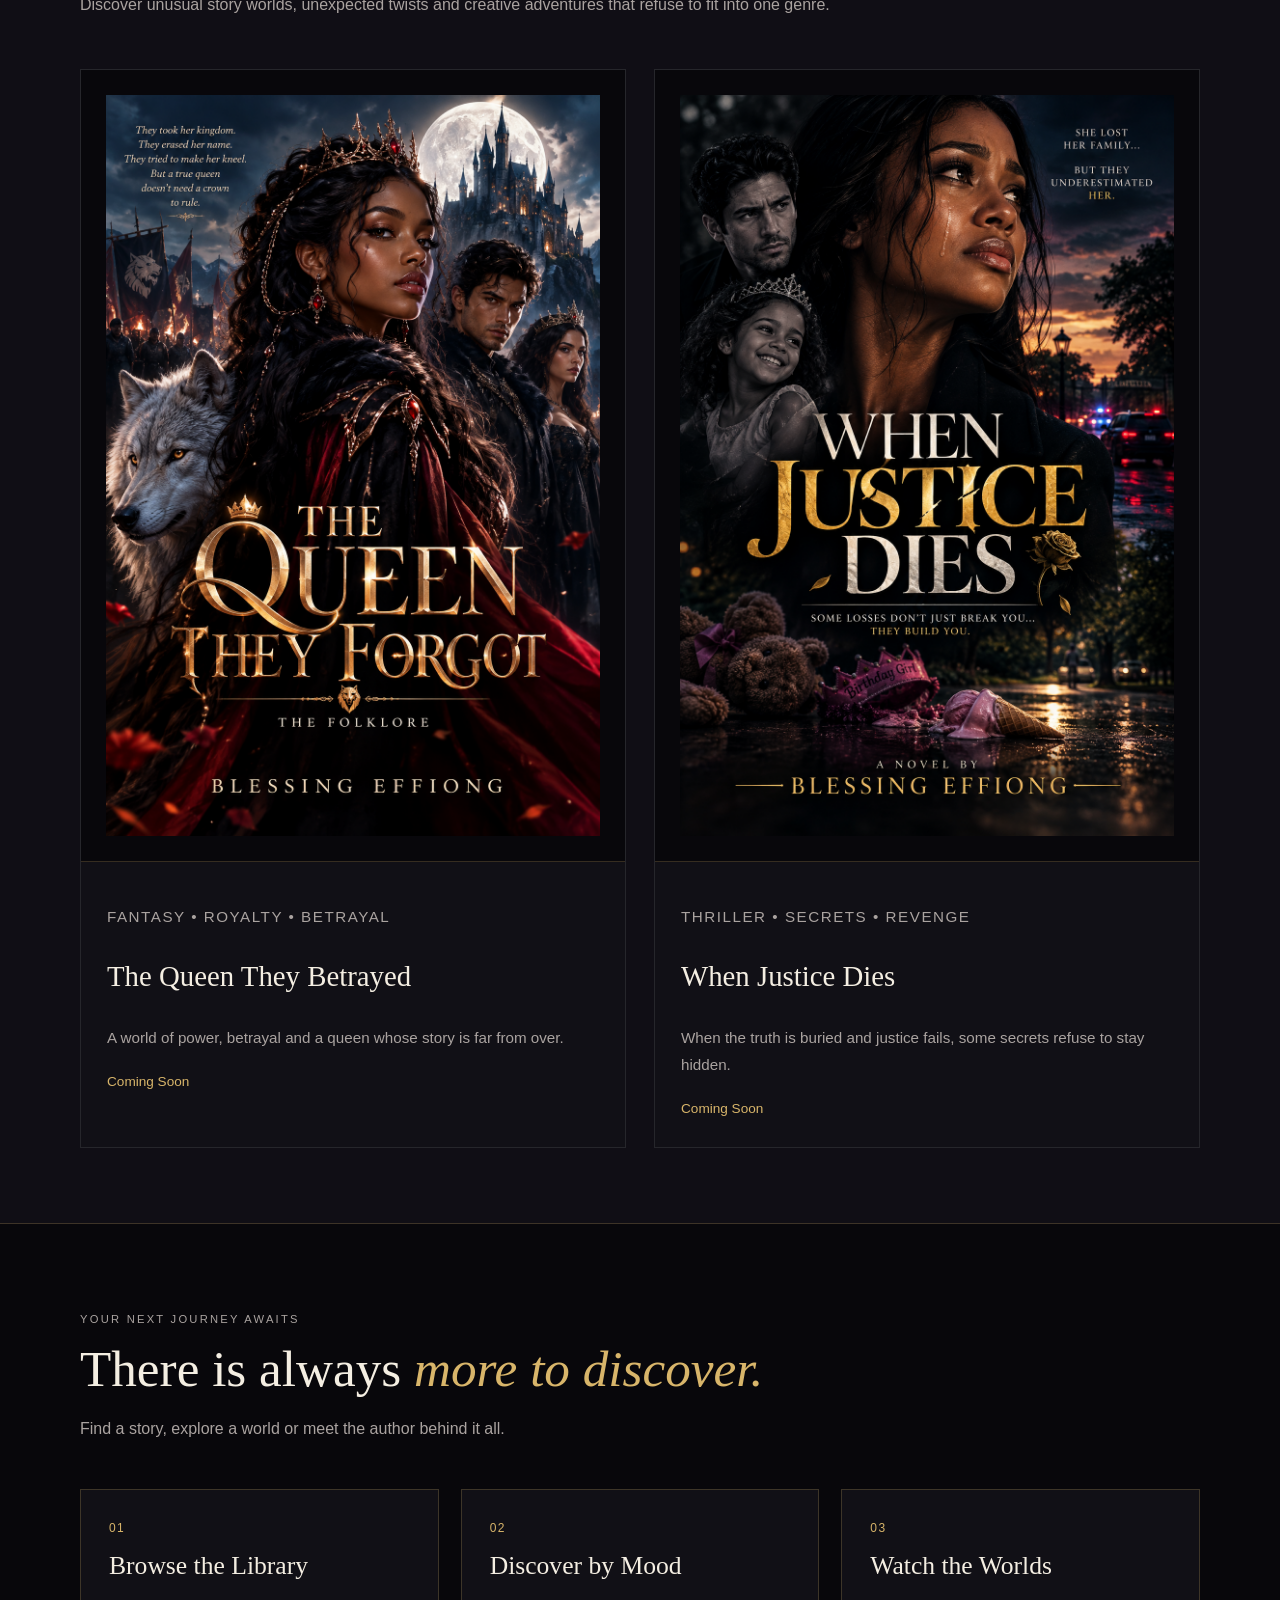
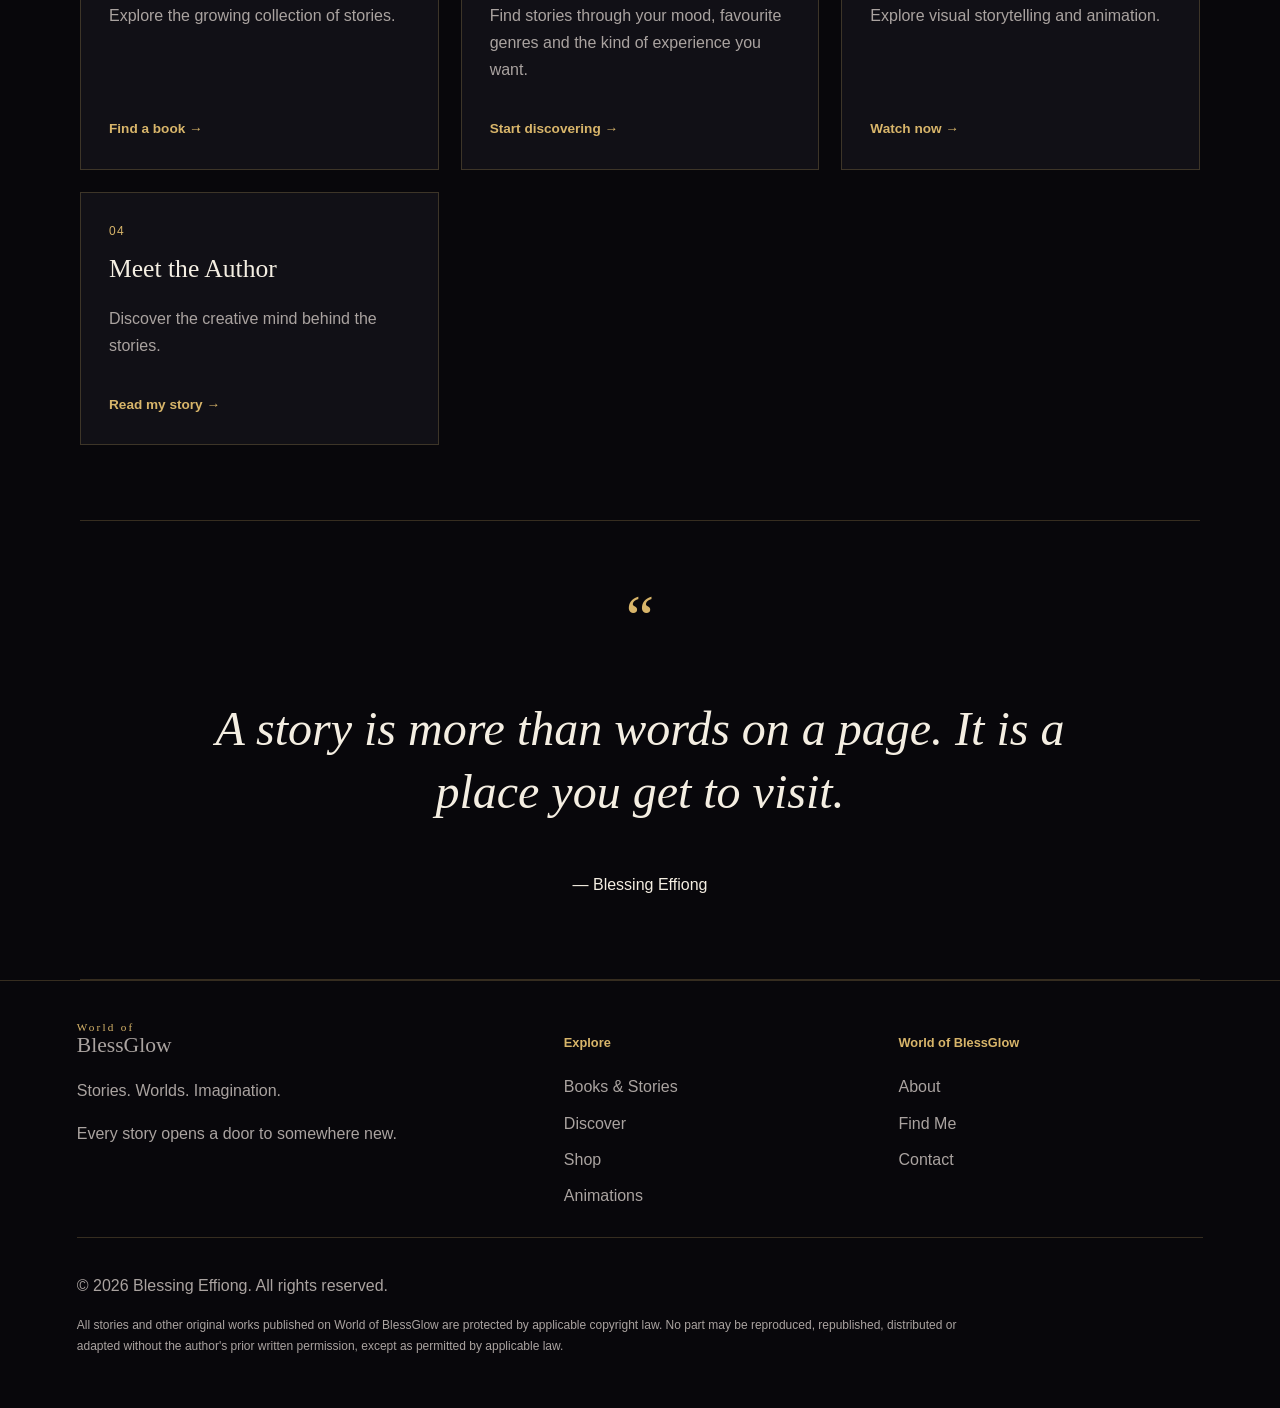
==== commit e48c4863: "Update index.html" ====
--- a/index.html
+++ b/index.html
@@ -1,533 +1,356 @@
+
 <!DOCTYPE html>
 <html lang="en">
 <head>
-  <meta charset="UTF-8">
-  <meta name="viewport" content="width=device-width, initial-scale=1.0">
-
-  <title>World of BlessGlow | Stories. Worlds. Imagination.</title>
-  <meta name="description" content="Discover original books, romance, fantasy, royal stories, vampire worlds, dark romance, mysteries and animations by Blessing Effiong.">
-  <meta name="theme-color" content="#08070b">
-
-  <link rel="stylesheet" href="style.css">
+<meta charset="UTF-8">
+<meta name="viewport" content="width=device-width,initial-scale=1">
+<title>World of BlessGlow | Stories. Worlds. Imagination.</title>
+<meta name="description" content="Discover original books, romance, fantasy, royal stories, vampire worlds, dark romance, mysteries and animations by Blessing Effiong.">
+<meta name="theme-color" content="#08070b">
+<link rel="stylesheet" href="style.css">
 </head>
 
 <body>
 
-  <!-- HEADER -->
-  <header class="site-header">
-    <a class="brand" href="index.html">
-      <span>World of</span>
-      BlessGlow
-    </a>
-
-    <button
-      class="menu-toggle"
-      type="button"
-      aria-label="Open navigation menu"
-      aria-expanded="false"
-      aria-controls="main-navigation"
-    >☰</button>
-
-    <nav class="nav" id="main-navigation" aria-label="Main navigation">
-      <a class="active" href="index.html" aria-current="page">Home</a>
-      <a href="books.html">Books</a>
-      <a href="discover.html">Discover</a>
-      <a href="shop.html">Shop</a>
-      <a href="animations.html">Animations</a>
-      <a href="about.html">About</a>
-      <a href="find-me.html">Find Me</a>
-      <a href="contact.html">Contact</a>
-    </nav>
-  </header>
-
-  <main>
-
-    <!-- HERO -->
-    <section class="hero hero-home">
-      <div
-        class="hero-image"
-        role="img"
-        aria-label="A glowing portal into a magical world"
-      ></div>
-
-      <div class="hero-shade"></div>
-
-      <div class="hero-content">
-        <p class="eyebrow">WELCOME TO WORLD OF BLESSGLOW</p>
-
-        <h1>
-          Stories.<br>
-          <em>Worlds.</em><br>
-          Imagination.
-        </h1>
-
-        <p class="hero-slogan">
-          Question everything. Imagine beyond.
-        </p>
-
-        <p class="hero-text">
-          Explore the unknown, discover hidden truths and enter
-          unforgettable worlds of love, mystery, magic and adventure.
-        </p>
-
-        <div class="hero-buttons">
-          <a class="btn btn-gold" href="books.html">
-            Explore My Books
-          </a>
-
-          <a class="btn btn-outline" href="animations.html">
-            Watch Animations
-          </a>
-        </div>
-
-        <a class="hero-discover" href="discover.html">
-          Discover stories by mood and genre →
-        </a>
-
-        <br>
-
-        <a class="hero-discover" href="#discover">
-          Begin your journey ↓
-        </a>
-      </div>
-    </section>
-
-    <!-- WELCOME -->
-    <section class="section intro" id="discover">
-      <p class="eyebrow">A WORLD OF STORIES</p>
-
-      <h2>Every story opens <em>a new world.</em></h2>
-
-      <p class="lead">
-        Welcome to my creative universe, filled with unforgettable
-        characters, unexpected love, hidden truths, magical kingdoms
-        and mysteries.
-      </p>
-
-      <div class="feature-grid">
-
-        <a class="feature-card" href="books.html">
-          <span>01 / READ</span>
-          <h3>Books &amp; Stories</h3>
-          <p>
-            Discover stories filled with emotion, secrets and adventure.
-          </p>
-          <b>Explore the library →</b>
-        </a>
-
-        <a class="feature-card" href="animations.html">
-          <span>02 / WATCH</span>
-          <h3>Animations</h3>
-          <p>
-            Experience stories brought to life through visual storytelling.
-          </p>
-          <b>Enter the screen →</b>
-        </a>
-
-        <a class="feature-card" href="shop.html">
-          <span>03 / COLLECT</span>
-          <h3>The Shop</h3>
-          <p>
-            Explore available books and featured releases.
-          </p>
-          <b>Visit the shop →</b>
-        </a>
-
-      </div>
-    </section>
-
-    <!-- FEATURED BOOKS -->
-    <section class="section home-featured">
-      <div class="section-heading">
-        <div>
-          <p class="eyebrow">THE READING LIST</p>
-          <h2>Stories worth <em>discovering.</em></h2>
-          <p>Step into a story. Stay for the world inside it.</p>
-        </div>
-
-        <a class="text-link" href="books.html">
-          View all books →
-        </a>
-      </div>
-
-      <div class="featured-book-grid">
-
-        <!-- BOOK 1 -->
-        <article class="featured-book">
-          <a
-            class="featured-cover love-cover"
-            href="read-love.html"
-            aria-label="Read A Love Written in Silence"
-          >
-            <img
-              src="20260710_225250_0000.jpg"
-              alt="A Love Written in Silence book cover"
-              style="width:100%;height:100%;object-fit:cover;display:block;"
-            >
-          </a>
-
-          <div class="featured-book-info">
-            <p class="book-category">ROMANCE</p>
-
-            <h3>
-              <a href="read-love.html">A Love Written in Silence</a>
-            </h3>
-
-            <p>
-              A heartfelt story of love, quiet feelings and unspoken words.
-            </p>
-
-            <a class="text-link" href="read-love.html">
-              Read the story →
-            </a>
-          </div>
-        </article>
-
-        <!-- BOOK 2 -->
-        <article class="featured-book">
-          <a
-            class="featured-cover smile-cover"
-            href="read-smile.html"
-            aria-label="Read Behind Her Smile: The Girl They Framed"
-          >
-            <img
-              src="file_00000000aea081f4b70cba513cf1c0d8.png"
-              alt="Behind Her Smile: The Girl They Framed book cover"
-              style="width:100%;height:100%;object-fit:cover;display:block;"
-            >
-          </a>
-
-          <div class="featured-book-info">
-            <p class="book-category">DRAMA &amp; SECRETS</p>
-
-            <h3>
-              <a href="read-smile.html">Behind Her Smile</a>
-            </h3>
-
-            <p>
-              When trust breaks and the truth is buried, appearances deceive.
-            </p>
-
-            <a class="text-link" href="read-smile.html">
-              Read the story →
-            </a>
-          </div>
-        </article>
-
-        <!-- BOOK 3 -->
-        <article class="featured-book">
-          <div
-            class="featured-cover library-cover"
-            aria-label="The Library That Opens at Midnight book cover"
-          >
-            <img
-              src="library-cover.png"
-              alt="The Library That Opens at Midnight book cover"
-              style="width:100%;height:100%;object-fit:cover;display:block;"
-            >
-          </div>
-
-          <div class="featured-book-info">
-            <p class="book-category">FANTASY &amp; MYSTERY</p>
-
-            <h3>The Library That Opens at Midnight</h3>
-
-            <p>
-              A mysterious library opens the door to secrets and wonder.
-            </p>
-
-            <span class="text-link">Coming Soon</span>
-          </div>
-        </article>
-
-      </div>
-    </section>
-
-    <!-- SEVEN FEATURED GENRE COLLECTIONS -->
-    <section class="section home-collections">
-      <div class="section-heading">
-        <div>
-          <p class="eyebrow">FIND YOUR NEXT OBSESSION</p>
-          <h2>Explore the <em>collections.</em></h2>
-          <p>
-            Different genres. Different worlds. Endless possibilities.
-          </p>
-        </div>
-
-        <a class="text-link" href="discover.html">
-          Explore all genres →
-        </a>
-      </div>
-
-      <div class="genre-grid">
-
-        <!-- 01 ROMANCE -->
-        <a class="genre-card genre-romance" href="discover.html">
-          <span class="genre-number">01</span>
-          <span class="genre-copy">
-            <small>HEARTS &amp; EMOTIONS</small>
-            <strong>Romance</strong>
-            <span>Love stories that stay with you →</span>
-          </span>
-        </a>
-
-        <!-- 02 FANTASY -->
-        <a class="genre-card genre-fantasy" href="discover.html">
-          <span class="genre-number">02</span>
-          <span class="genre-copy">
-            <small>MAGIC &amp; WONDER</small>
-            <strong>Fantasy</strong>
-            <span>Discover worlds beyond reality →</span>
-          </span>
-        </a>
-
-        <!-- 03 WEREWOLF -->
-        <a class="genre-card genre-werewolf" href="discover.html">
-          <span class="genre-number">03</span>
-          <span class="genre-copy">
-            <small>INSTINCT &amp; DESTINY</small>
-            <strong>Werewolf</strong>
-            <span>Enter a world of shifters →</span>
-          </span>
-        </a>
-
-        <!-- 04 ROYAL STORIES -->
-        <a class="genre-card genre-royal" href="discover.html">
-          <span class="genre-number">04</span>
-          <span class="genre-copy">
-            <small>THRONES &amp; SECRETS</small>
-            <strong>Royal Stories</strong>
-            <span>Power, crowns and hidden truths →</span>
-          </span>
-        </a>
-
-        <!-- 05 REVENGE & COMEBACKS -->
-        <a class="genre-card genre-revenge" href="discover.html">
-          <span class="genre-number">05</span>
-          <span class="genre-copy">
-            <small>BETRAYAL &amp; CONSEQUENCES</small>
-            <strong>Revenge &amp; Comebacks</strong>
-            <span>When everything changes →</span>
-          </span>
-        </a>
-
-        <!-- 06 VAMPIRES -->
-        <a class="genre-card genre-vampire" href="discover.html">
-          <span class="genre-number">06</span>
-          <span class="genre-copy">
-            <small>IMMORTAL SECRETS</small>
-            <strong>Vampires &amp; Immortals</strong>
-            <span>Discover the world of the immortal →</span>
-          </span>
-        </a>
-
-        <!-- 07 DARK ROMANCE -->
-        <a class="genre-card genre-dark-romance" href="discover.html">
-          <span class="genre-number">07</span>
-          <span class="genre-copy">
-            <small>PASSION • SECRETS • DANGER</small>
-            <strong>Dark Romance</strong>
-            <span>
-              Intense feelings, forbidden love and complicated relationships →
-            </span>
-          </span>
-        </a>
-
-      </div>
-
-      <div style="text-align:center;margin-top:35px;">
-        <a class="btn btn-outline" href="discover.html">
-          Explore All 12 Genres →
-        </a>
-      </div>
-    </section>
-
-    <!-- BEYOND THE GENRES -->
-    <section class="section beyond-section">
-
-      <div class="section-heading">
-        <div>
-          <p class="eyebrow">BEYOND THE GENRES</p>
-
-          <h2>
-            Stories that go beyond <em>one world.</em>
-          </h2>
-
-          <p>
-            Discover unusual story worlds, unexpected twists and
-            creative adventures that refuse to fit into one genre.
-          </p>
-        </div>
-      </div>
-
-      <!-- UPDATED: TWO-COLUMN STORY GRID -->
-      <div class="featured-book-grid beyond-book-grid">
-
-        <!-- THE QUEEN THEY BETRAYED -->
-        <article class="featured-book">
-
-          <div class="featured-cover">
-            <img
-              src="queen-they-betrayed.png"
-              alt="The Queen They Betrayed book cover"
-              style="width:100%;height:100%;object-fit:cover;display:block;"
-            >
-          </div>
-
-          <div class="featured-book-info">
-            <p class="book-category">FANTASY • ROYALTY • BETRAYAL</p>
-
-            <h3>The Queen They Betrayed</h3>
-
-            <p>
-              A world of power, betrayal and a queen whose story
-              is far from over.
-            </p>
-
-            <span class="text-link">Coming Soon</span>
-          </div>
-
-        </article>
-
-        <!-- WHEN JUSTICE DIES -->
-        <article class="featured-book">
-
-          <div class="featured-cover">
-            <img
-              src="when-justice-dies.png"
-              alt="When Justice Dies book cover"
-              style="width:100%;height:100%;object-fit:cover;display:block;"
-            >
-          </div>
-
-          <div class="featured-book-info">
-            <p class="book-category">THRILLER • SECRETS • REVENGE</p>
-
-            <h3>When Justice Dies</h3>
-
-            <p>
-              When the truth is buried and justice fails,
-              some secrets refuse to stay hidden.
-            </p>
-
-            <span class="text-link">Coming Soon</span>
-          </div>
-
-        </article>
-
-      </div>
-
-    </section>
-
-    <!-- DISCOVER MORE -->
-    <section class="section discover-section">
-      <div class="section-heading">
-        <div>
-          <p class="eyebrow">YOUR NEXT JOURNEY AWAITS</p>
-          <h2>There is always <em>more to discover.</em></h2>
-          <p>
-            Find a story, explore a world or meet the author behind it all.
-          </p>
-        </div>
-      </div>
-
-      <div class="discover-grid">
-
-        <a class="discover-card" href="books.html">
-          <span>01</span>
-          <h3>Browse the Library</h3>
-          <p>Explore the growing collection of stories.</p>
-          <b>Find a book →</b>
-        </a>
-
-        <a class="discover-card" href="discover.html">
-          <span>02</span>
-          <h3>Discover by Mood</h3>
-          <p>
-            Find stories through your mood, favourite genres
-            and the kind of experience you want.
-          </p>
-          <b>Start discovering →</b>
-        </a>
-
-        <a class="discover-card" href="animations.html">
-          <span>03</span>
-          <h3>Watch the Worlds</h3>
-          <p>Explore visual storytelling and animation.</p>
-          <b>Watch now →</b>
-        </a>
-
-        <a class="discover-card" href="about.html">
-          <span>04</span>
-          <h3>Meet the Author</h3>
-          <p>Discover the creative mind behind the stories.</p>
-          <b>Read my story →</b>
-        </a>
-
-      </div>
-    </section>
-
-    <!-- QUOTE -->
-    <section class="section quote-section">
-      <div class="quote-mark" aria-hidden="true">“</div>
-
-      <blockquote>
-        A story is more than words on a page. It is a place you get to visit.
-      </blockquote>
-
-      <p>— Blessing Effiong</p>
-    </section>
-
-  </main>
-
-  <!-- FOOTER -->
-  <footer class="site-footer">
-    <div class="footer-main">
-
-      <div class="footer-brand">
-        <a class="brand" href="index.html">
-          <span>World of</span>
-          BlessGlow
-        </a>
-
-        <p>Stories. Worlds. Imagination.</p>
-        <p class="footer-tagline">
-          Every story opens a door to somewhere new.
-        </p>
-      </div>
-
-      <div class="footer-column">
-        <h2>Explore</h2>
-        <a href="books.html">Books &amp; Stories</a>
-        <a href="discover.html">Discover</a>
-        <a href="shop.html">Shop</a>
-        <a href="animations.html">Animations</a>
-      </div>
-
-      <div class="footer-column">
-        <h2>World of BlessGlow</h2>
-        <a href="about.html">About</a>
-        <a href="find-me.html">Find Me</a>
-        <a href="contact.html">Contact</a>
-      </div>
-
-    </div>
-
-    <div class="footer-bottom">
-      <p class="copyright">
-        © 2026 Blessing Effiong. All rights reserved.
-      </p>
-
-      <p class="copyright-notice">
-        All stories and other original works published on World of BlessGlow
-        are protected by applicable copyright law. No part may be reproduced,
-        republished, distributed or adapted without the author's prior written
-        permission, except as permitted by applicable law.
-      </p>
-    </div>
-  </footer>
-
-  <script src="script.js"></script>
+<header class="site-header">
+<a class="brand" href="index.html"><span>World of</span> BlessGlow</a>
+
+<button class="menu-toggle" type="button"
+aria-label="Open navigation menu"
+aria-expanded="false"
+aria-controls="main-navigation">☰</button>
+
+<nav class="nav" id="main-navigation" aria-label="Main navigation">
+<a class="active" href="index.html" aria-current="page">Home</a>
+<a href="books.html">Books</a>
+<a href="discover.html">Discover</a>
+<a href="shop.html">Shop</a>
+<a href="animations.html">Animations</a>
+<a href="about.html">About</a>
+<a href="find-me.html">Find Me</a>
+<a href="contact.html">Contact</a>
+</nav>
+</header>
+
+<main>
+
+<!-- HERO -->
+<section class="hero hero-home">
+<div class="hero-image" role="img" aria-label="A glowing portal into a magical world"></div>
+<div class="hero-shade"></div>
+
+<div class="hero-content">
+<p class="eyebrow">WELCOME TO WORLD OF BLESSGLOW</p>
+
+<h1>Stories.<br><em>Worlds.</em><br>Imagination.</h1>
+
+<p class="hero-slogan">Question everything. Imagine beyond.</p>
+
+<p class="hero-text">
+Explore the unknown, discover hidden truths and enter
+unforgettable worlds of love, mystery, magic and adventure.
+</p>
+
+<div class="hero-buttons">
+<a class="btn btn-gold" href="books.html">Explore My Books</a>
+<a class="btn btn-outline" href="animations.html">Watch Animations</a>
+</div>
+
+<a class="hero-discover" href="discover.html">Discover stories by mood and genre →</a>
+<br>
+<a class="hero-discover" href="#discover">Begin your journey ↓</a>
+</div>
+</section>
+
+<!-- WELCOME -->
+<section class="section intro" id="discover">
+<p class="eyebrow">A WORLD OF STORIES</p>
+<h2>Every story opens <em>a new world.</em></h2>
+
+<p class="lead">
+Welcome to my creative universe, filled with unforgettable
+characters, unexpected love, hidden truths, magical kingdoms
+and mysteries.
+</p>
+
+<div class="feature-grid">
+
+<a class="feature-card" href="books.html">
+<span>01 / READ</span>
+<h3>Books &amp; Stories</h3>
+<p>Discover stories filled with emotion, secrets and adventure.</p>
+<b>Explore the library →</b>
+</a>
+
+<a class="feature-card" href="animations.html">
+<span>02 / WATCH</span>
+<h3>Animations</h3>
+<p>Experience stories brought to life through visual storytelling.</p>
+<b>Enter the screen →</b>
+</a>
+
+<a class="feature-card" href="shop.html">
+<span>03 / COLLECT</span>
+<h3>The Shop</h3>
+<p>Explore available books and featured releases.</p>
+<b>Visit the shop →</b>
+</a>
+
+</div>
+</section>
+
+<!-- FEATURED BOOKS: NOW LOADED FROM SUPABASE -->
+<section class="section home-featured">
+
+<div class="section-heading">
+<div>
+<p class="eyebrow">THE READING LIST</p>
+<h2>Stories worth <em>discovering.</em></h2>
+<p>Step into a story. Stay for the world inside it.</p>
+</div>
+
+<a class="text-link" href="books.html">View all books →</a>
+</div>
+
+<div class="featured-book-grid" id="featured-books">
+<p class="loading">Loading featured stories...</p>
+</div>
+
+</section>
+
+<!-- SEVEN FEATURED GENRE COLLECTIONS -->
+<section class="section home-collections">
+
+<div class="section-heading">
+<div>
+<p class="eyebrow">FIND YOUR NEXT OBSESSION</p>
+<h2>Explore the <em>collections.</em></h2>
+<p>Different genres. Different worlds. Endless possibilities.</p>
+</div>
+
+<a class="text-link" href="discover.html">Explore all genres →</a>
+</div>
+
+<div class="genre-grid">
+
+<a class="genre-card genre-romance" href="discover.html">
+<span class="genre-number">01</span>
+<span class="genre-copy">
+<small>HEARTS &amp; EMOTIONS</small>
+<strong>Romance</strong>
+<span>Love stories that stay with you →</span>
+</span>
+</a>
+
+<a class="genre-card genre-fantasy" href="discover.html">
+<span class="genre-number">02</span>
+<span class="genre-copy">
+<small>MAGIC &amp; WONDER</small>
+<strong>Fantasy</strong>
+<span>Discover worlds beyond reality →</span>
+</span>
+</a>
+
+<a class="genre-card genre-werewolf" href="discover.html">
+<span class="genre-number">03</span>
+<span class="genre-copy">
+<small>INSTINCT &amp; DESTINY</small>
+<strong>Werewolf</strong>
+<span>Enter a world of shifters →</span>
+</span>
+</a>
+
+<a class="genre-card genre-royal" href="discover.html">
+<span class="genre-number">04</span>
+<span class="genre-copy">
+<small>THRONES &amp; SECRETS</small>
+<strong>Royal Stories</strong>
+<span>Power, crowns and hidden truths →</span>
+</span>
+</a>
+
+<a class="genre-card genre-revenge" href="discover.html">
+<span class="genre-number">05</span>
+<span class="genre-copy">
+<small>BETRAYAL &amp; CONSEQUENCES</small>
+<strong>Revenge &amp; Comebacks</strong>
+<span>When everything changes →</span>
+</span>
+</a>
+
+<a class="genre-card genre-vampire" href="discover.html">
+<span class="genre-number">06</span>
+<span class="genre-copy">
+<small>IMMORTAL SECRETS</small>
+<strong>Vampires &amp; Immortals</strong>
+<span>Discover the world of the immortal →</span>
+</span>
+</a>
+
+<a class="genre-card genre-dark-romance" href="discover.html">
+<span class="genre-number">07</span>
+<span class="genre-copy">
+<small>PASSION • SECRETS • DANGER</small>
+<strong>Dark Romance</strong>
+<span>Intense feelings, forbidden love and complicated relationships →</span>
+</span>
+</a>
+
+</div>
+
+<div style="text-align:center;margin-top:35px;">
+<a class="btn btn-outline" href="discover.html">Explore All 12 Genres →</a>
+</div>
+
+</section>
+
+<!-- BEYOND THE GENRES -->
+<section class="section beyond-section">
+
+<div class="section-heading">
+<div>
+<p class="eyebrow">BEYOND THE GENRES</p>
+<h2>Stories that go beyond <em>one world.</em></h2>
+<p>
+Discover unusual story worlds, unexpected twists and
+creative adventures that refuse to fit into one genre.
+</p>
+</div>
+</div>
+
+<div class="featured-book-grid beyond-book-grid">
+
+<article class="featured-book">
+<div class="featured-cover">
+<img src="queen-they-betrayed.png"
+alt="The Queen They Betrayed book cover"
+style="width:100%;height:100%;object-fit:cover;display:block;">
+</div>
+
+<div class="featured-book-info">
+<p class="book-category">FANTASY • ROYALTY • BETRAYAL</p>
+<h3>The Queen They Betrayed</h3>
+<p>A world of power, betrayal and a queen whose story is far from over.</p>
+<span class="text-link">Coming Soon</span>
+</div>
+</article>
+
+<article class="featured-book">
+<div class="featured-cover">
+<img src="when-justice-dies.png"
+alt="When Justice Dies book cover"
+style="width:100%;height:100%;object-fit:cover;display:block;">
+</div>
+
+<div class="featured-book-info">
+<p class="book-category">THRILLER • SECRETS • REVENGE</p>
+<h3>When Justice Dies</h3>
+<p>When the truth is buried and justice fails, some secrets refuse to stay hidden.</p>
+<span class="text-link">Coming Soon</span>
+</div>
+</article>
+
+</div>
+</section>
+
+<!-- DISCOVER MORE -->
+<section class="section discover-section">
+
+<div class="section-heading">
+<div>
+<p class="eyebrow">YOUR NEXT JOURNEY AWAITS</p>
+<h2>There is always <em>more to discover.</em></h2>
+<p>Find a story, explore a world or meet the author behind it all.</p>
+</div>
+</div>
+
+<div class="discover-grid">
+
+<a class="discover-card" href="books.html">
+<span>01</span>
+<h3>Browse the Library</h3>
+<p>Explore the growing collection of stories.</p>
+<b>Find a book →</b>
+</a>
+
+<a class="discover-card" href="discover.html">
+<span>02</span>
+<h3>Discover by Mood</h3>
+<p>Find stories through your mood, favourite genres and the kind of experience you want.</p>
+<b>Start discovering →</b>
+</a>
+
+<a class="discover-card" href="animations.html">
+<span>03</span>
+<h3>Watch the Worlds</h3>
+<p>Explore visual storytelling and animation.</p>
+<b>Watch now →</b>
+</a>
+
+<a class="discover-card" href="about.html">
+<span>04</span>
+<h3>Meet the Author</h3>
+<p>Discover the creative mind behind the stories.</p>
+<b>Read my story →</b>
+</a>
+
+</div>
+</section>
+
+<!-- QUOTE -->
+<section class="section quote-section">
+<div class="quote-mark" aria-hidden="true">“</div>
+<blockquote>
+A story is more than words on a page. It is a place you get to visit.
+</blockquote>
+<p>— Blessing Effiong</p>
+</section>
+
+</main>
+
+<!-- FOOTER -->
+<footer class="site-footer">
+
+<div class="footer-main">
+
+<div class="footer-brand">
+<a class="brand" href="index.html"><span>World of</span> BlessGlow</a>
+<p>Stories. Worlds. Imagination.</p>
+<p class="footer-tagline">Every story opens a door to somewhere new.</p>
+</div>
+
+<div class="footer-column">
+<h2>Explore</h2>
+<a href="books.html">Books &amp; Stories</a>
+<a href="discover.html">Discover</a>
+<a href="shop.html">Shop</a>
+<a href="animations.html">Animations</a>
+</div>
+
+<div class="footer-column">
+<h2>World of BlessGlow</h2>
+<a href="about.html">About</a>
+<a href="find-me.html">Find Me</a>
+<a href="contact.html">Contact</a>
+</div>
+
+</div>
+
+<div class="footer-bottom">
+<p class="copyright">© 2026 Blessing Effiong. All rights reserved.</p>
+
+<p class="copyright-notice">
+All stories and other original works published on World of BlessGlow
+are protected by applicable copyright law. No part may be reproduced,
+republished, distributed or adapted without the author's prior written
+permission, except as permitted by applicable law.
+</p>
+</div>
+
+</footer>
+
+<script src="script.js" defer></script>
 
 </body>
-              </html>
+                               </html>
+                                                                    
--- a/style.css
+++ b/style.css
@@ -1007,3 +1007,44 @@
   height: 100%;
   object-fit: cover;
   }
+
+.cover-stage{
+ width:170px;
+ height:225px;
+ margin:12px 0;
+ border:1px dashed #806b36;
+ border-radius:8px;
+ background:#090909;
+ display:flex;
+ align-items:center;
+ justify-content:center;
+ overflow:hidden;
+}
+#coverPlaceholder{
+ display:flex;
+ flex-direction:column;
+ align-items:center;
+ gap:9px;
+ color:#d4af37;
+ text-align:center;
+ padding:12px;
+}
+#coverPlaceholder span{
+ font-size:15px;
+ font-weight:bold;
+ letter-spacing:2px;
+}
+#coverPlaceholder small{
+ color:#aaa;
+ font-size:11px;
+}
+#coverPreview{
+ display:none;
+ width:100%;
+ height:100%;
+ max-width:none;
+ max-height:none;
+ object-fit:contain;
+ margin:0;
+ border-radius:0;
+}
